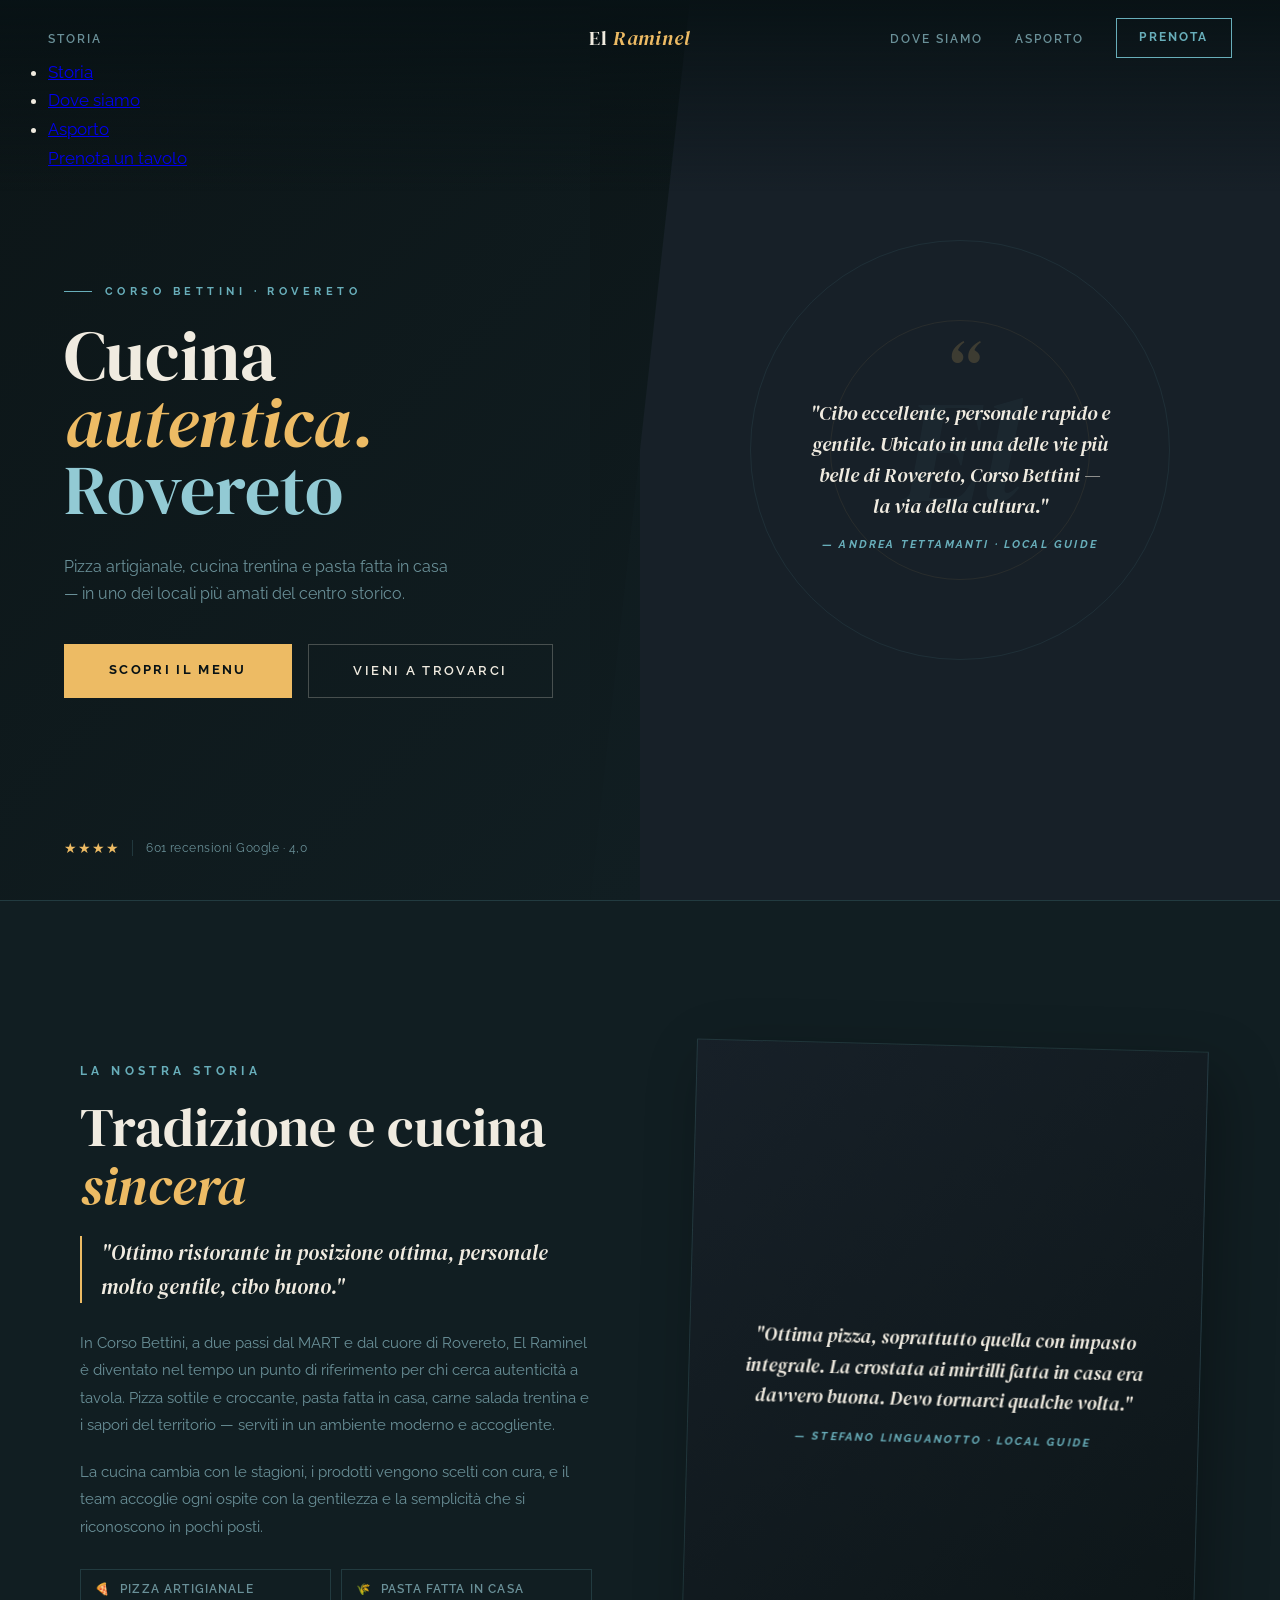
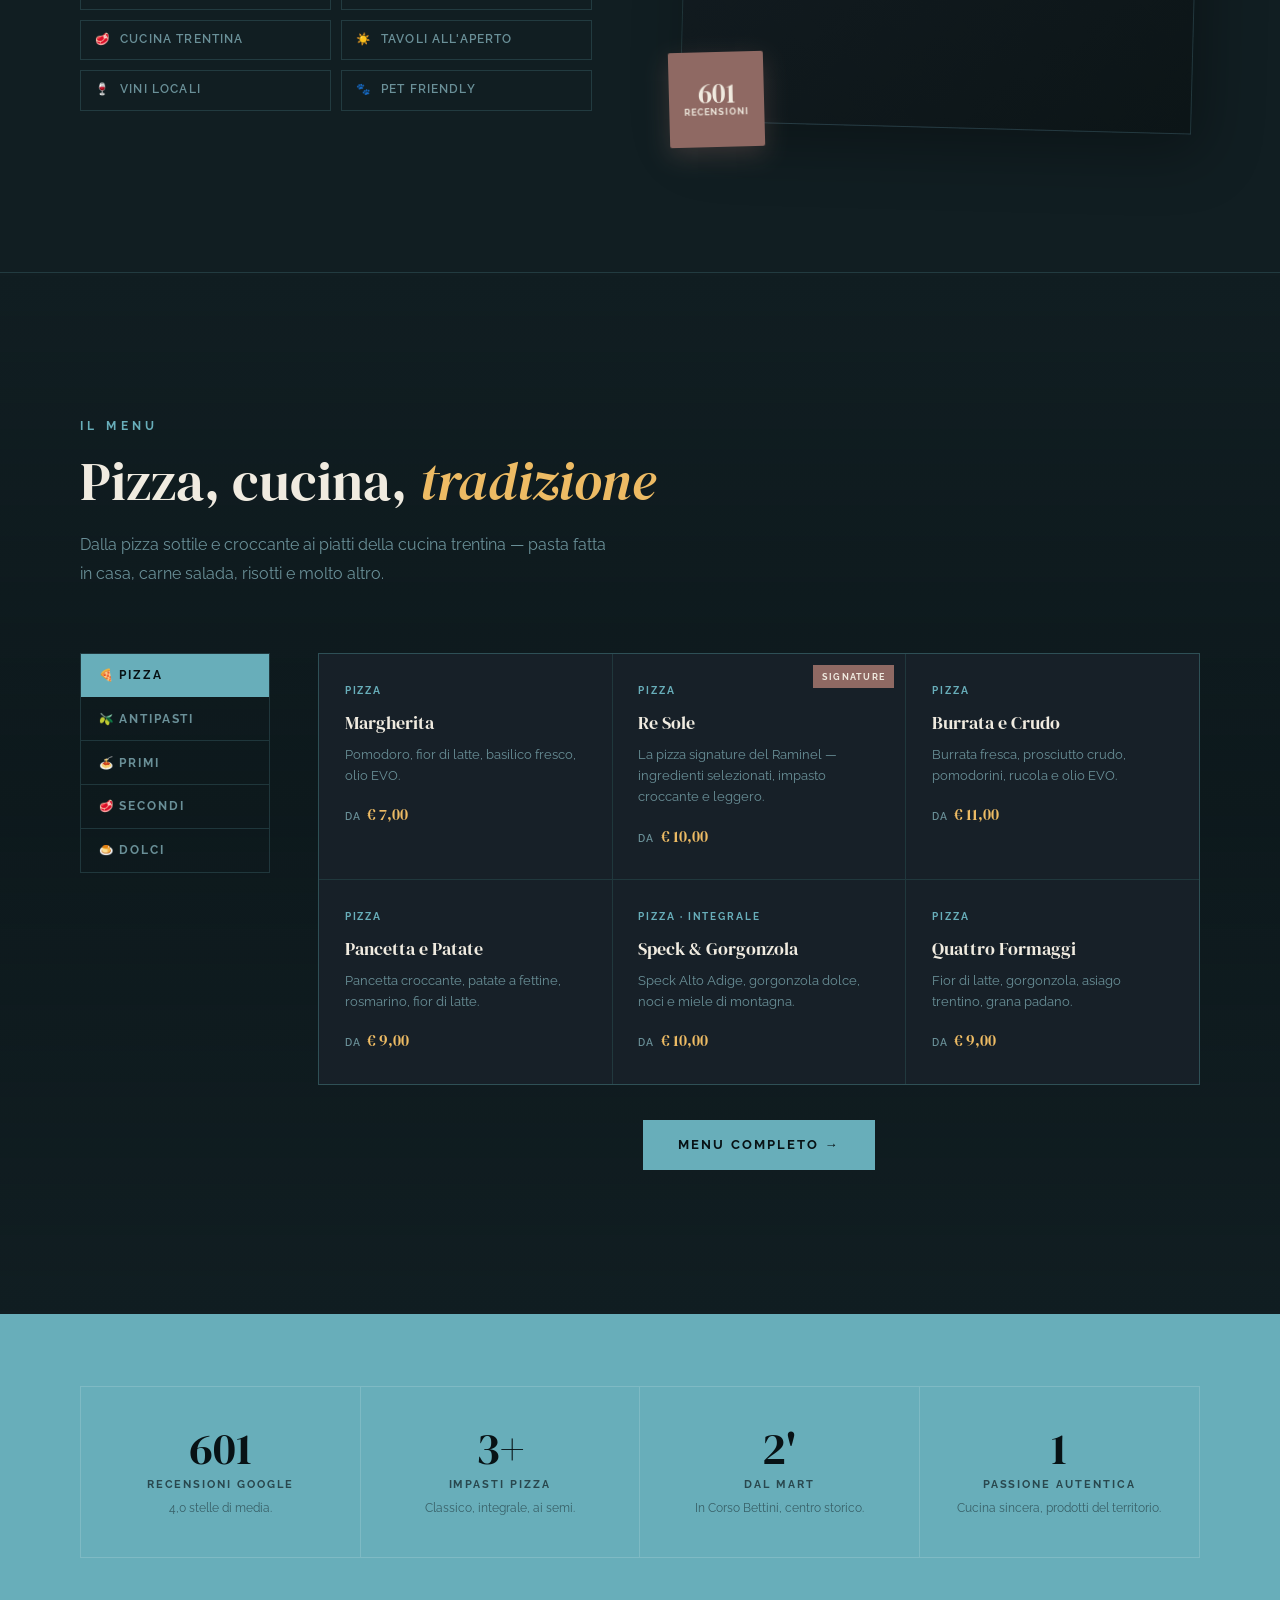
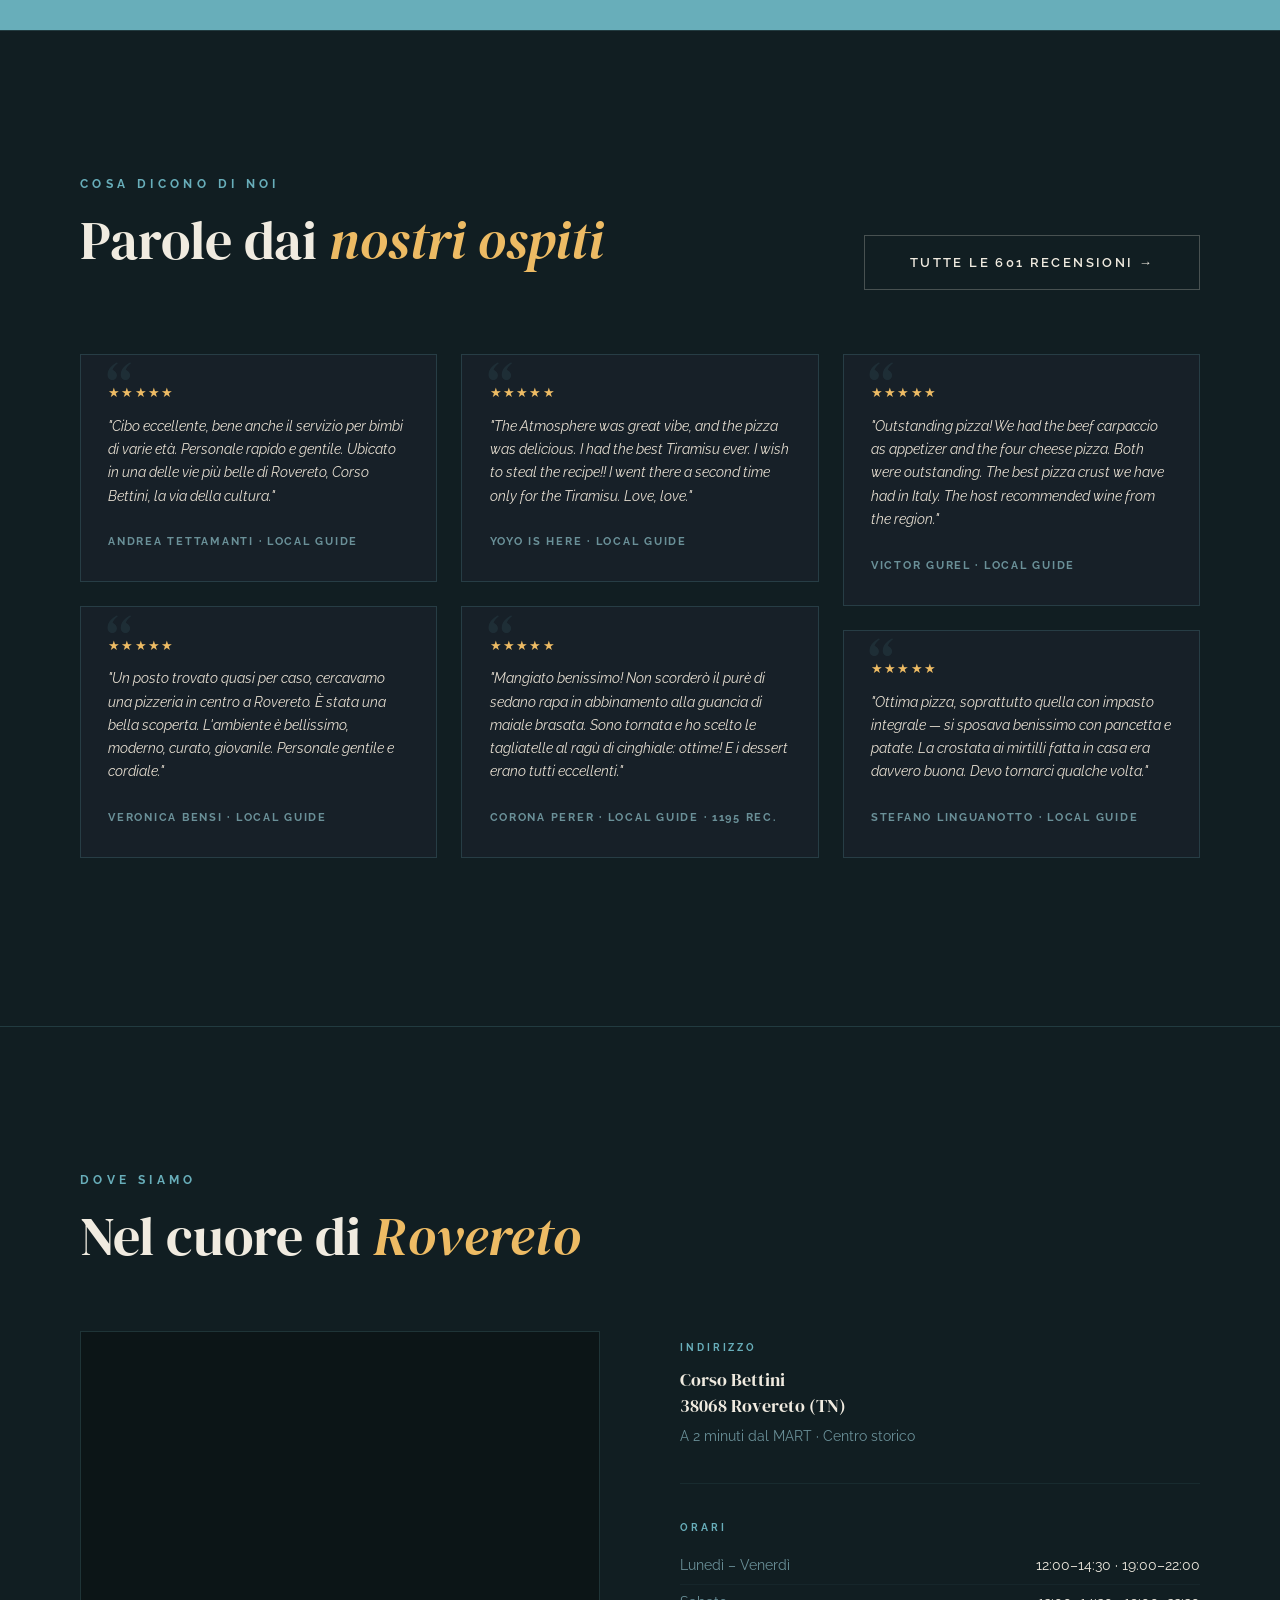
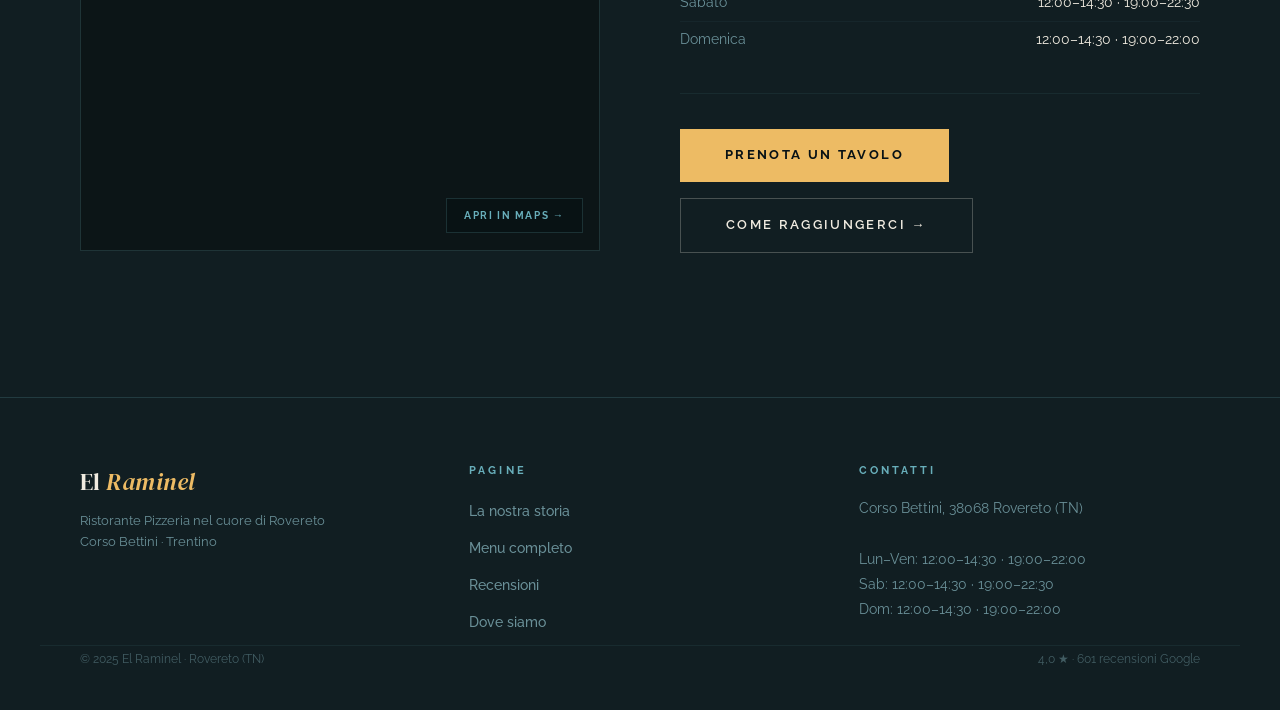
==== index.html @ fda4f600 "Refactor reviews section and update styles" ====
<!DOCTYPE html>
<html lang="it">
<head>
<meta charset="UTF-8">
<meta name="viewport" content="width=device-width, initial-scale=1.0">
<title>El Raminel — Ristorante Pizzeria · Rovereto</title>
<link rel="preconnect" href="https://fonts.googleapis.com">
<link href="https://fonts.googleapis.com/css2?family=DM+Serif+Display:ital@0;1&family=Raleway:ital,wght@0,300;0,400;0,500;0,600;0,700;0,800;1,400&display=swap" rel="stylesheet">
<link rel="stylesheet" href="raminel-base.css">
<link rel="stylesheet" href="raminel-responsive.css">
<style>
.hero {
  position:relative; min-height:100vh; z-index:1;
  display:grid; grid-template-columns:1fr 1fr; overflow:hidden;
}
.hero-left {
  background:linear-gradient(135deg,#0c1517 0%,#111e22 100%);
  padding:10rem 3.5rem 5rem 4rem;
  display:flex; flex-direction:column; justify-content:center;
  position:relative; z-index:1;
}
.hero-left::after {
  content:''; position:absolute; top:0; right:-50px; bottom:0; width:100px;
  background:linear-gradient(135deg,#0c1517 0%,#111e22 100%);
  clip-path:polygon(0 0,0 100%,100% 0); z-index:2;
}
.hero-right {
  background:var(--panel);
  display:flex; align-items:center; justify-content:center;
  position:relative; overflow:hidden;
}
.hero-right::before {
  content:''; position:absolute;
  width:420px; height:420px; border-radius:50%;
  border:1px solid rgba(104,174,186,.1);
  top:50%; left:50%; transform:translate(-50%,-50%);
}
.hero-right::after {
  content:''; position:absolute;
  width:260px; height:260px; border-radius:50%;
  border:1px solid rgba(237,187,100,.08);
  top:50%; left:50%; transform:translate(-50%,-50%);
}
.hero-eyebrow {
  font-size:.7rem; font-weight:700; letter-spacing:.4em; text-transform:uppercase;
  color:var(--teal); margin-bottom:1.4rem;
  display:flex; align-items:center; gap:.8rem;
  opacity:0; animation:fadeUp .8s .1s forwards;
}
.hero-eyebrow::before { content:''; width:28px; height:1px; background:var(--teal); flex-shrink:0; }
.hero-title {
  font-family:'DM Serif Display',serif;
  font-size:clamp(3rem,5.5vw,6rem);
  line-height:.95; font-weight:400; color:var(--cream); margin-bottom:1.8rem;
  opacity:0; animation:fadeUp .9s .25s forwards;
}
.hero-title em { font-style:italic; color:var(--amber); display:block; }
.hero-title span { color:var(--teal-lt); }
.hero-sub {
  font-size:.97rem; color:var(--muted); line-height:1.8; max-width:400px;
  opacity:0; animation:fadeUp .9s .45s forwards;
}
.hero-actions {
  display:flex; gap:1rem; margin-top:2.2rem; flex-wrap:wrap;
  opacity:0; animation:fadeUp .8s .65s forwards;
}
.hero-deco { position:relative; z-index:1; text-align:center; padding:2.5rem; opacity:0; animation:fadeIn 1.2s .5s forwards; }
.hero-deco-bg {
  font-family:'DM Serif Display',serif; font-style:italic;
  font-size:9rem; line-height:1; color:var(--teal); opacity:.05;
  position:absolute; top:50%; left:50%; transform:translate(-50%,-50%);
  white-space:nowrap; pointer-events:none;
}
.hero-quote {
  font-family:'DM Serif Display',serif; font-size:1.25rem; font-style:italic;
  color:var(--cream); line-height:1.55; max-width:300px; position:relative;
}
.hero-quote::before {
  content:'\201C'; font-size:5rem; line-height:.65;
  color:var(--amber); opacity:.18; display:block;
}
.hero-quote-author {
  font-family:'Raleway',sans-serif; font-size:.68rem; font-weight:700;
  letter-spacing:.2em; text-transform:uppercase;
  color:var(--teal); margin-top:.9rem; display:block;
}
.hero-badge {
  position:absolute; bottom:2.5rem; left:4rem;
  display:flex; align-items:center; gap:.8rem;
  opacity:0; animation:fadeUp .8s 1s forwards;
}
.hero-badge-stars { color:var(--amber); font-size:.9rem; letter-spacing:.06em; }
.hero-badge-sep { width:1px; height:16px; background:var(--border); }
.hero-badge-text { font-size:.75rem; color:var(--muted); letter-spacing:.04em; }

.about { padding:9rem 0; border-top:1px solid var(--border); }
.about-grid { display:grid; grid-template-columns:1fr 1fr; gap:6rem; align-items:center; }
.about-intro {
  font-family:'DM Serif Display',serif; font-size:1.3rem; font-style:italic;
  color:var(--cream); line-height:1.6; margin-bottom:1.6rem;
  padding-left:1.2rem; border-left:2px solid var(--amber);
}
.about-body { font-size:.93rem; color:var(--muted); line-height:1.85; margin-bottom:1.2rem; }
.about-features { display:grid; grid-template-columns:1fr 1fr; gap:.6rem; margin-top:1.8rem; }
.feature-tag {
  display:flex; align-items:center; gap:.6rem; padding:.6rem .9rem;
  border:1px solid var(--border);
  font-size:.72rem; font-weight:600; letter-spacing:.1em; text-transform:uppercase;
  color:var(--muted); transition:border-color .2s, color .2s;
}
.feature-tag:hover { border-color:var(--teal); color:var(--cream); }
.feature-tag .icon { color:var(--teal); }
.about-visual { position:relative; }
.about-frame {
  width:100%; aspect-ratio:3/4;
  background:linear-gradient(145deg,var(--panel) 0%,var(--deep) 100%);
  border:1px solid var(--border);
  display:flex; align-items:center; justify-content:center;
  position:relative; overflow:hidden;
  transform:rotate(1.5deg);
  box-shadow:12px 20px 60px rgba(0,0,0,.3);
}
.about-frame-text { text-align:center; padding:2.5rem; position:relative; z-index:1; }
.about-frame-text blockquote {
  font-family:'DM Serif Display',serif; font-size:1.2rem; font-style:italic;
  color:var(--cream); line-height:1.6;
}
.about-frame-text cite {
  display:block; margin-top:1rem;
  font-family:'Raleway',sans-serif; font-size:.68rem; font-weight:700;
  letter-spacing:.2em; text-transform:uppercase; color:var(--teal);
}
.about-badge-float {
  position:absolute; bottom:-1.2rem; left:-1.2rem;
  width:95px; height:95px; background:var(--rose);
  display:flex; flex-direction:column; align-items:center; justify-content:center;
  color:var(--cream); border-radius:2px;
  box-shadow:0 8px 24px rgba(143,105,99,.3); transform:rotate(-1.5deg);
}
.about-badge-float .big-num { font-family:'DM Serif Display',serif; font-size:1.7rem; line-height:1; }
.about-badge-float .small-txt { font-size:.56rem; font-weight:700; letter-spacing:.12em; text-transform:uppercase; text-align:center; line-height:1.3; }

.menu-preview { padding:9rem 0; border-top:1px solid var(--border); background:linear-gradient(to bottom,transparent,rgba(8,18,21,.4),transparent); }
.menu-preview-head { margin-bottom:4rem; }
.menu-preview-layout { display:grid; grid-template-columns:190px 1fr; gap:3rem; align-items:start; }
.menu-tabs-side { display:flex; flex-direction:column; border:1px solid var(--border); position:sticky; top:90px; }
.menu-tab-side {
  font-family:'Raleway',sans-serif; font-size:.72rem; font-weight:700;
  letter-spacing:.16em; text-transform:uppercase;
  background:transparent; color:var(--muted);
  border:none; border-bottom:1px solid var(--border);
  padding:.9rem 1.1rem; cursor:pointer; text-align:left;
  transition:background .2s, color .2s;
}
.menu-tab-side:last-child { border-bottom:none; }
.menu-tab-side.active { background:var(--teal); color:var(--ink); }
.menu-tab-side:hover:not(.active) { background:var(--teal-dim); color:var(--cream); }
.menu-tabs-top { display:none; gap:0; margin-bottom:2rem; border:1px solid var(--border); width:fit-content; }
.menu-tab-top {
  font-family:'Raleway',sans-serif; font-size:.72rem; font-weight:700;
  letter-spacing:.14em; text-transform:uppercase;
  background:transparent; color:var(--muted); border:none;
  border-right:1px solid var(--border); padding:.8rem 1.2rem; cursor:pointer;
  transition:background .2s, color .2s;
}
.menu-tab-top:last-child { border-right:none; }
.menu-tab-top.active { background:var(--teal); color:var(--ink); }
.menu-preview-grid {
  display:grid; grid-template-columns:repeat(3,1fr); gap:1px;
  background:var(--border); border:1px solid var(--border);
}
.menu-item {
  background:var(--panel); padding:1.8rem 1.6rem;
  transition:background .25s; position:relative; overflow:hidden;
}
.menu-item::after {
  content:''; position:absolute; bottom:0; left:0; right:0;
  height:2px; background:var(--teal); opacity:0; transition:opacity .2s;
}
.menu-item:hover { background:var(--panel-lt); }
.menu-item:hover::after { opacity:1; }
.menu-item-cat { font-family:'Raleway',sans-serif; font-size:.6rem; font-weight:700; letter-spacing:.2em; text-transform:uppercase; color:var(--teal); margin-bottom:.5rem; display:block; }
.menu-item-name { font-family:'DM Serif Display',serif; font-size:1.15rem; color:var(--cream); margin-bottom:.35rem; }
.menu-item-desc { font-size:.83rem; color:var(--muted); line-height:1.6; }
.menu-item-price { margin-top:1rem; font-family:'DM Serif Display',serif; font-size:.98rem; color:var(--amber); display:flex; align-items:baseline; gap:.4rem; }
.menu-item-price .from { font-family:'Raleway',sans-serif; font-size:.65rem; font-weight:600; letter-spacing:.1em; text-transform:uppercase; color:var(--muted); }
.menu-special-tag { position:absolute; top:.7rem; right:.7rem; font-family:'Raleway',sans-serif; font-size:.58rem; font-weight:700; letter-spacing:.14em; text-transform:uppercase; background:var(--rose); color:var(--cream); padding:.22rem .55rem; }

.stats-band { background:var(--teal); padding:4.5rem 0; position:relative; z-index:1; }
.stats-band-grid { display:grid; grid-template-columns:repeat(4,1fr); gap:0; border:1px solid rgba(255,255,255,.15); }
.stat-item { padding:2.5rem 1.8rem; text-align:center; border-right:1px solid rgba(255,255,255,.15); }
.stat-item:last-child { border-right:none; }
.stat-num { font-family:'DM Serif Display',serif; font-size:2.8rem; color:var(--ink); line-height:1; display:block; margin-bottom:.3rem; }
.stat-label { font-family:'Raleway',sans-serif; font-size:.68rem; font-weight:700; letter-spacing:.18em; text-transform:uppercase; color:var(--ink); opacity:.65; display:block; margin-bottom:.25rem; }
.stat-desc { font-size:.78rem; color:var(--ink); opacity:.5; line-height:1.5; }

.reviews-section { padding:9rem 0; border-top:1px solid var(--border); }
.reviews-head { margin-bottom:4rem; display:flex; justify-content:space-between; align-items:flex-end; flex-wrap:wrap; gap:1rem; }
.reviews-masonry { columns:3; gap:1.5rem; column-fill:balance; }
.review-card {
  break-inside:avoid; background:var(--panel); border:1px solid var(--border);
  padding:1.7rem; margin-bottom:1.5rem; position:relative; overflow:hidden;
  transition:border-color .2s;
}
.review-card:hover { border-color:rgba(104,174,186,.35); }
.review-card::before {
  content:'\201C'; font-family:'DM Serif Display',serif;
  font-size:4rem; line-height:.6; font-style:italic;
  color:var(--teal); opacity:.1;
  position:absolute; top:.9rem; left:1.1rem;
}
.review-stars { color:var(--amber); font-size:.82rem; letter-spacing:.1em; margin-bottom:.65rem; }
.review-text { font-size:.88rem; font-style:italic; color:var(--warm); line-height:1.65; margin-bottom:1.1rem; }
.review-author { font-family:'Raleway',sans-serif; font-size:.68rem; font-weight:700; letter-spacing:.16em; text-transform:uppercase; color:var(--muted); }
.reviews-cta { text-align:center; margin-top:3rem; }

.location-section { padding:9rem 0; border-top:1px solid var(--border); }
.location-split { display:grid; grid-template-columns:1fr 1fr; gap:5rem; align-items:start; }
.location-map-block { border:1px solid var(--border); overflow:hidden; position:relative; aspect-ratio:1; background:var(--deep); }
.location-map-block iframe { position:absolute; inset:0; width:100%; height:100%; border:0; display:block; filter:saturate(.65) contrast(1.05) brightness(.82) hue-rotate(160deg); }
.location-map-link {
  position:absolute; bottom:1rem; right:1rem; z-index:2;
  font-family:'Raleway',sans-serif; font-size:.65rem; font-weight:700;
  letter-spacing:.15em; text-transform:uppercase; color:var(--teal); text-decoration:none;
  background:rgba(8,18,21,.9); border:1px solid var(--border);
  padding:.48rem 1.1rem; backdrop-filter:blur(8px); transition:border-color .2s;
}
.location-map-link:hover { border-color:var(--teal); }
.info-block { margin-bottom:2.2rem; padding-bottom:2.2rem; border-bottom:1px solid var(--border-s); }
.info-block:last-child { border-bottom:none; margin-bottom:0; }
.info-label { font-family:'Raleway',sans-serif; font-size:.65rem; font-weight:700; letter-spacing:.28em; text-transform:uppercase; color:var(--teal); margin-bottom:.65rem; display:block; }
.info-value { font-family:'DM Serif Display',serif; font-size:1.1rem; color:var(--cream); line-height:1.5; }
.info-sub { font-size:.85rem; color:var(--muted); margin-top:.35rem; }
.hours-row { display:flex; justify-content:space-between; align-items:center; font-size:.88rem; color:var(--cream); padding:.38rem 0; border-bottom:1px solid rgba(104,174,186,.06); }
.hours-row:last-child { border-bottom:none; }
.hours-row .day { color:var(--muted); }
.hours-row.today, .hours-row.today .day { color:var(--amber); }
</style>
</head>
<body>

<nav id="nav">
  <ul class="nav-left">
    <li class="nav-links-item"><a href="#about">Storia</a></li>
  </ul>
  <a href="index.html" class="nav-logo">El <em>Raminel</em></a>
  <ul class="nav-right">
    <li class="nav-links-item"><a href="raminel-dove-siamo.html">Dove siamo</a></li>
    <li class="nav-links-item"><a href="raminel-asporto.html">Asporto</a></li>
    <li><a href="raminel-dove-siamo.html" class="nav-cta">Prenota</a></li>
  </ul>
  <button class="nav-hamburger" id="navHamburger" aria-label="Apri menu" aria-expanded="false">
    <span></span><span></span><span></span>
  </button>
  <ul class="nav-mobile-menu" id="mobileMenu">
    <li><a href="#about">Storia</a></li>
    <li><a href="raminel-dove-siamo.html">Dove siamo</a></li>
    <li><a href="raminel-asporto.html">Asporto</a></li>
    <a href="raminel-dove-siamo.html" class="nav-mobile-cta">Prenota un tavolo</a>
  </ul>
</nav>

<section class="hero">
  <div class="hero-left">
    <p class="hero-eyebrow">Corso Bettini · Rovereto</p>
    <h1 class="hero-title">Cucina<em>autentica.</em><span>Rovereto</span></h1>
    <p class="hero-sub">Pizza artigianale, cucina trentina e pasta fatta in casa — in uno dei locali più amati del centro storico.</p>
    <div class="hero-actions">
      <a href="raminel-menu.html" class="btn-primary">Scopri il menu</a>
      <a href="raminel-dove-siamo.html" class="btn-outline">Vieni a trovarci</a>
    </div>
    <div class="hero-badge">
      <span class="hero-badge-stars">★★★★</span>
      <div class="hero-badge-sep"></div>
      <span class="hero-badge-text">601 recensioni Google · 4,0</span>
    </div>
  </div>
  <div class="hero-right">
    <div class="hero-deco-bg">El</div>
    <div class="hero-deco">
      <blockquote class="hero-quote">
        "Cibo eccellente, personale rapido e gentile. Ubicato in una delle vie più belle di Rovereto, Corso Bettini — la via della cultura."
        <cite class="hero-quote-author">— Andrea Tettamanti · Local Guide</cite>
      </blockquote>
    </div>
  </div>
</section>

<section class="about" id="about">
  <div class="container">
    <div class="about-grid">
      <div class="about-content reveal">
        <span class="section-eyebrow">La nostra storia</span>
        <h2 class="section-title">Tradizione e cucina <em>sincera</em></h2>
        <p class="about-intro">"Ottimo ristorante in posizione ottima, personale molto gentile, cibo buono."</p>
        <p class="about-body">In Corso Bettini, a due passi dal MART e dal cuore di Rovereto, El Raminel è diventato nel tempo un punto di riferimento per chi cerca autenticità a tavola. Pizza sottile e croccante, pasta fatta in casa, carne salada trentina e i sapori del territorio — serviti in un ambiente moderno e accogliente.</p>
        <p class="about-body">La cucina cambia con le stagioni, i prodotti vengono scelti con cura, e il team accoglie ogni ospite con la gentilezza e la semplicità che si riconoscono in pochi posti.</p>
        <div class="about-features">
          <div class="feature-tag"><span class="icon">🍕</span>Pizza artigianale</div>
          <div class="feature-tag"><span class="icon">🌾</span>Pasta fatta in casa</div>
          <div class="feature-tag"><span class="icon">🥩</span>Cucina trentina</div>
          <div class="feature-tag"><span class="icon">☀️</span>Tavoli all'aperto</div>
          <div class="feature-tag"><span class="icon">🍷</span>Vini locali</div>
          <div class="feature-tag"><span class="icon">🐾</span>Pet friendly</div>
        </div>
      </div>
      <div class="about-visual reveal">
        <div class="about-frame">
          <div class="about-frame-text">
            <blockquote>"Ottima pizza, soprattutto quella con impasto integrale. La crostata ai mirtilli fatta in casa era davvero buona. Devo tornarci qualche volta."</blockquote>
            <cite>— Stefano Linguanotto · Local Guide</cite>
          </div>
        </div>
        <div class="about-badge-float">
          <span class="big-num">601</span>
          <span class="small-txt">recensioni</span>
        </div>
      </div>
    </div>
  </div>
</section>

<section class="menu-preview" id="menu">
  <div class="container">
    <div class="menu-preview-head reveal">
      <span class="section-eyebrow">Il menu</span>
      <h2 class="section-title">Pizza, cucina, <em>tradizione</em></h2>
      <p class="section-body">Dalla pizza sottile e croccante ai piatti della cucina trentina — pasta fatta in casa, carne salada, risotti e molto altro.</p>
    </div>
    <div class="menu-preview-layout reveal">
      <div class="menu-tabs-side">
        <button class="menu-tab-side active" data-cat="pizza">🍕 Pizza</button>
        <button class="menu-tab-side" data-cat="antipasti">🫒 Antipasti</button>
        <button class="menu-tab-side" data-cat="primi">🍝 Primi</button>
        <button class="menu-tab-side" data-cat="secondi">🥩 Secondi</button>
        <button class="menu-tab-side" data-cat="dolci">🍮 Dolci</button>
      </div>
      <div>
        <div class="menu-tabs-top" id="menuTabsTop">
          <button class="menu-tab-top active" data-cat="pizza">Pizza</button>
          <button class="menu-tab-top" data-cat="antipasti">Antipasti</button>
          <button class="menu-tab-top" data-cat="primi">Primi</button>
          <button class="menu-tab-top" data-cat="secondi">Secondi</button>
          <button class="menu-tab-top" data-cat="dolci">Dolci</button>
        </div>
        <div class="menu-preview-grid" id="menuPreviewGrid">
          <div class="menu-item" data-cat="pizza"><span class="menu-item-cat">Pizza</span><div class="menu-item-name">Margherita</div><div class="menu-item-desc">Pomodoro, fior di latte, basilico fresco, olio EVO.</div><div class="menu-item-price"><span class="from">da</span>€ 7,00</div></div>
          <div class="menu-item" data-cat="pizza"><span class="menu-special-tag">Signature</span><span class="menu-item-cat">Pizza</span><div class="menu-item-name">Re Sole</div><div class="menu-item-desc">La pizza signature del Raminel — ingredienti selezionati, impasto croccante e leggero.</div><div class="menu-item-price"><span class="from">da</span>€ 10,00</div></div>
          <div class="menu-item" data-cat="pizza"><span class="menu-item-cat">Pizza</span><div class="menu-item-name">Burrata e Crudo</div><div class="menu-item-desc">Burrata fresca, prosciutto crudo, pomodorini, rucola e olio EVO.</div><div class="menu-item-price"><span class="from">da</span>€ 11,00</div></div>
          <div class="menu-item" data-cat="pizza"><span class="menu-item-cat">Pizza</span><div class="menu-item-name">Pancetta e Patate</div><div class="menu-item-desc">Pancetta croccante, patate a fettine, rosmarino, fior di latte.</div><div class="menu-item-price"><span class="from">da</span>€ 9,00</div></div>
          <div class="menu-item" data-cat="pizza"><span class="menu-item-cat">Pizza · Integrale</span><div class="menu-item-name">Speck &amp; Gorgonzola</div><div class="menu-item-desc">Speck Alto Adige, gorgonzola dolce, noci e miele di montagna.</div><div class="menu-item-price"><span class="from">da</span>€ 10,00</div></div>
          <div class="menu-item" data-cat="pizza"><span class="menu-item-cat">Pizza</span><div class="menu-item-name">Quattro Formaggi</div><div class="menu-item-desc">Fior di latte, gorgonzola, asiago trentino, grana padano.</div><div class="menu-item-price"><span class="from">da</span>€ 9,00</div></div>

          <div class="menu-item" data-cat="antipasti"><span class="menu-special-tag">Del territorio</span><span class="menu-item-cat">Antipasto</span><div class="menu-item-name">Carne Salada Trentina</div><div class="menu-item-desc">Affettata finemente con fagioli bianchi, olio EVO e rucola fresca.</div><div class="menu-item-price">€ 10,00</div></div>
          <div class="menu-item" data-cat="antipasti"><span class="menu-item-cat">Antipasto</span><div class="menu-item-name">Carpaccio di Manzo</div><div class="menu-item-desc">Con scaglie di grana, rucola selvatica e limone.</div><div class="menu-item-price">€ 12,00</div></div>
          <div class="menu-item" data-cat="antipasti"><span class="menu-item-cat">Antipasto</span><div class="menu-item-name">Verdure Grigliate</div><div class="menu-item-desc">Selezione stagionale con olio aromatico e erbe del Trentino.</div><div class="menu-item-price">€ 9,00</div></div>
          <div class="menu-item" data-cat="antipasti"><span class="menu-item-cat">Antipasto · Mare</span><div class="menu-item-name">Pepata di Cozze</div><div class="menu-item-desc">Cozze fresche in brodetto di pomodoro e pepe nero. Ottima, genuina.</div><div class="menu-item-price">€ 11,00</div></div>
          <div class="menu-item" data-cat="antipasti"><span class="menu-item-cat">Antipasto</span><div class="menu-item-name">Insalatona El Raminel</div><div class="menu-item-desc">Insalata mista abbondante con ingredienti freschi di stagione.</div><div class="menu-item-price">€ 8,00</div></div>
          <div class="menu-item" data-cat="antipasti"><span class="menu-item-cat">Antipasto</span><div class="menu-item-name">Tomino Caldo</div><div class="menu-item-desc">Tomino gratinato con miele, noci e pane tostato.</div><div class="menu-item-price">€ 9,00</div></div>

          <div class="menu-item" data-cat="primi"><span class="menu-special-tag">Signature</span><span class="menu-item-cat">Primo · Mare</span><div class="menu-item-name">Spaghetti allo Scoglio</div><div class="menu-item-desc">Pasta fresca con frutti di mare, pomodorini, aglio e prezzemolo.</div><div class="menu-item-price">€ 15,00</div></div>
          <div class="menu-item" data-cat="primi"><span class="menu-item-cat">Primo · Terra</span><div class="menu-item-name">Tagliatelle al Ragù di Cinghiale</div><div class="menu-item-desc">Pasta fatta in casa al ragù di cinghiale trentino — lenta cottura.</div><div class="menu-item-price">€ 14,00</div></div>
          <div class="menu-item" data-cat="primi"><span class="menu-item-cat">Primo · Trentino</span><div class="menu-item-name">Canederli</div><div class="menu-item-desc">Canederli allo speck in brodo o asciutti. Tradizione trentina.</div><div class="menu-item-price">€ 12,00</div></div>
          <div class="menu-item" data-cat="primi"><span class="menu-item-cat">Primo</span><div class="menu-item-name">Risotto ai Funghi</div><div class="menu-item-desc">Cremoso con funghi porcini e riduzione di vino bianco trentino.</div><div class="menu-item-price">€ 13,00</div></div>
          <div class="menu-item" data-cat="primi"><span class="menu-item-cat">Primo · Trentino</span><div class="menu-item-name">Risotto Mirtilli &amp; Burrata</div><div class="menu-item-desc">Risotto ai mirtilli neri con burrata pugliese. Abbinamento sorprendente.</div><div class="menu-item-price">€ 14,00</div></div>
          <div class="menu-item" data-cat="primi"><span class="menu-item-cat">Primo · Trentino</span><div class="menu-item-name">Spätzle</div><div class="menu-item-desc">Spätzle trentini con burro, speck e salvia — delicati e avvolgenti.</div><div class="menu-item-price">€ 12,00</div></div>

          <div class="menu-item" data-cat="secondi"><span class="menu-item-cat">Secondo · Terra</span><div class="menu-item-name">Coniglio in Umido</div><div class="menu-item-desc">Coniglio trentino in umido con erbe aromatiche e polenta.</div><div class="menu-item-price">€ 16,00</div></div>
          <div class="menu-item" data-cat="secondi"><span class="menu-item-cat">Secondo</span><div class="menu-item-name">Tagliata di Manzo</div><div class="menu-item-desc">Con rucola, scaglie di grana e olio EVO. Cotta al punto giusto.</div><div class="menu-item-price">€ 18,00</div></div>
          <div class="menu-item" data-cat="secondi"><span class="menu-item-cat">Secondo · Trentino</span><div class="menu-item-name">Guancia di Maiale Brasata</div><div class="menu-item-desc">Brasata lentamente con purè di sedano rapa. Un secondo da antologia.</div><div class="menu-item-price">€ 17,00</div></div>
          <div class="menu-item" data-cat="secondi"><span class="menu-item-cat">Secondo · Mare</span><div class="menu-item-name">Branzino al Forno</div><div class="menu-item-desc">Intero al forno con erbe aromatiche e verdure di stagione.</div><div class="menu-item-price">€ 19,00</div></div>
          <div class="menu-item" data-cat="secondi"><span class="menu-item-cat">Secondo</span><div class="menu-item-name">Costine alla Brace</div><div class="menu-item-desc">Alla brace con salsa BBQ trentina e crauti caramellati.</div><div class="menu-item-price">€ 16,00</div></div>
          <div class="menu-item" data-cat="secondi"><span class="menu-item-cat">Secondo · Trentino</span><div class="menu-item-name">Ragù di Cervo</div><div class="menu-item-desc">Con polenta e mirtilli rossi. I sapori profondi della montagna.</div><div class="menu-item-price">€ 18,00</div></div>

          <div class="menu-item" data-cat="dolci"><span class="menu-special-tag">Top</span><span class="menu-item-cat">Dolce</span><div class="menu-item-name">Tiramisù Fatto in Casa</div><div class="menu-item-desc">"Il miglior tiramisù che abbia mai assaggiato — ci sono tornata solo per questo."</div><div class="menu-item-price">€ 6,00</div></div>
          <div class="menu-item" data-cat="dolci"><span class="menu-item-cat">Dolce</span><div class="menu-item-name">Crème Brûlée</div><div class="menu-item-desc">Aromatizzata alla cannella con semi di papavero. Superlativa.</div><div class="menu-item-price">€ 6,00</div></div>
          <div class="menu-item" data-cat="dolci"><span class="menu-item-cat">Dolce · Fatto in casa</span><div class="menu-item-name">Crostata ai Mirtilli</div><div class="menu-item-desc">Fatta in casa con marmellata di mirtilli del Trentino.</div><div class="menu-item-price">€ 5,00</div></div>
          <div class="menu-item" data-cat="dolci"><span class="menu-item-cat">Dolce</span><div class="menu-item-name">Semifreddo alla Cannella</div><div class="menu-item-desc">Con semi di papavero. Artigianale, delicato, stagionale.</div><div class="menu-item-price">€ 6,00</div></div>
          <div class="menu-item" data-cat="dolci"><span class="menu-item-cat">Dolce</span><div class="menu-item-name">Biscottini della Casa</div><div class="menu-item-desc">Artigianali con il caffè. Un piccolo regalo di fine pasto.</div><div class="menu-item-price">€ 3,00</div></div>
          <div class="menu-item" data-cat="dolci"><span class="menu-item-cat">Dolce · Stagionale</span><div class="menu-item-name">Dolce del Giorno</div><div class="menu-item-desc">Creazione quotidiana della cucina con prodotti stagionali.</div><div class="menu-item-price">€ 6,00</div></div>
        </div>
        <div style="text-align:center;margin-top:2.2rem;">
          <a href="raminel-menu.html" class="btn-teal">Menu completo →</a>
        </div>
      </div>
    </div>
  </div>
</section>

<div class="stats-band">
  <div class="container">
    <div class="stats-band-grid">
      <div class="stat-item"><span class="stat-num">601</span><span class="stat-label">Recensioni Google</span><div class="stat-desc">4,0 stelle di media.</div></div>
      <div class="stat-item"><span class="stat-num">3+</span><span class="stat-label">Impasti pizza</span><div class="stat-desc">Classico, integrale, ai semi.</div></div>
      <div class="stat-item"><span class="stat-num">2'</span><span class="stat-label">Dal MART</span><div class="stat-desc">In Corso Bettini, centro storico.</div></div>
      <div class="stat-item"><span class="stat-num">1</span><span class="stat-label">Passione autentica</span><div class="stat-desc">Cucina sincera, prodotti del territorio.</div></div>
    </div>
  </div>
</div>

<section class="reviews-section" id="reviews">
  <div class="container">
    <div class="reviews-head reveal">
      <div>
        <span class="section-eyebrow">Cosa dicono di noi</span>
        <h2 class="section-title">Parole dai <em>nostri ospiti</em></h2>
      </div>
      <a href="raminel-recensioni.html" class="btn-outline">Tutte le 601 recensioni →</a>
    </div>
    <div class="reviews-masonry reveal">
      <div class="review-card"><div class="review-stars">★★★★★</div><p class="review-text">"Cibo eccellente, bene anche il servizio per bimbi di varie età. Personale rapido e gentile. Ubicato in una delle vie più belle di Rovereto, Corso Bettini, la via della cultura."</p><span class="review-author">Andrea Tettamanti · Local Guide</span></div>
      <div class="review-card"><div class="review-stars">★★★★★</div><p class="review-text">"Un posto trovato quasi per caso, cercavamo una pizzeria in centro a Rovereto. È stata una bella scoperta. L'ambiente è bellissimo, moderno, curato, giovanile. Personale gentile e cordiale."</p><span class="review-author">Veronica Bensi · Local Guide</span></div>
      <div class="review-card"><div class="review-stars">★★★★★</div><p class="review-text">"The Atmosphere was great vibe, and the pizza was delicious. I had the best Tiramisu ever. I wish to steal the recipe!! I went there a second time only for the Tiramisu. Love, love."</p><span class="review-author">Yoyo Is Here · Local Guide</span></div>
      <div class="review-card"><div class="review-stars">★★★★★</div><p class="review-text">"Mangiato benissimo! Non scorderò il purè di sedano rapa in abbinamento alla guancia di maiale brasata. Sono tornata e ho scelto le tagliatelle al ragù di cinghiale: ottime! E i dessert erano tutti eccellenti."</p><span class="review-author">Corona Perer · Local Guide · 1195 rec.</span></div>
      <div class="review-card"><div class="review-stars">★★★★★</div><p class="review-text">"Outstanding pizza! We had the beef carpaccio as appetizer and the four cheese pizza. Both were outstanding. The best pizza crust we have had in Italy. The host recommended wine from the region."</p><span class="review-author">Victor Gurel · Local Guide</span></div>
      <div class="review-card"><div class="review-stars">★★★★★</div><p class="review-text">"Ottima pizza, soprattutto quella con impasto integrale — si sposava benissimo con pancetta e patate. La crostata ai mirtilli fatta in casa era davvero buona. Devo tornarci qualche volta."</p><span class="review-author">Stefano Linguanotto · Local Guide</span></div>
    </div>
  </div>
</section>

<section class="location-section" id="location">
  <div class="container">
    <div class="reveal" style="margin-bottom:4rem;">
      <span class="section-eyebrow">Dove siamo</span>
      <h2 class="section-title">Nel cuore di <em>Rovereto</em></h2>
    </div>
    <div class="location-split">
      <div class="location-map-block reveal">
        <iframe src="https://maps.google.com/maps?q=El+Raminel+Rovereto+Corso+Bettini&output=embed&z=16" loading="lazy" allowfullscreen referrerpolicy="no-referrer-when-downgrade" title="El Raminel"></iframe>
        <a href="https://maps.google.com/?q=El+Raminel+Rovereto" target="_blank" class="location-map-link">Apri in Maps →</a>
      </div>
      <div class="reveal" style="padding-top:.5rem;">
        <div class="info-block">
          <span class="info-label">Indirizzo</span>
          <div class="info-value">Corso Bettini<br>38068 Rovereto (TN)</div>
          <div class="info-sub">A 2 minuti dal MART · Centro storico</div>
        </div>
        <div class="info-block">
          <span class="info-label">Orari</span>
          <div class="hours-row"><span class="day">Lunedì – Venerdì</span><span class="time">12:00–14:30 · 19:00–22:00</span></div>
          <div class="hours-row"><span class="day">Sabato</span><span class="time">12:00–14:30 · 19:00–22:30</span></div>
          <div class="hours-row"><span class="day">Domenica</span><span class="time">12:00–14:30 · 19:00–22:00</span></div>
        </div>
        <div style="display:flex;gap:1rem;flex-wrap:wrap;margin-top:1.5rem;">
          <a href="tel:+390464" class="btn-primary">Prenota un tavolo</a>
          <a href="raminel-dove-siamo.html" class="btn-outline">Come raggiungerci →</a>
        </div>
      </div>
    </div>
  </div>
</section>

<footer>
  <div class="footer-inner">
    <div class="footer-brand">
      <div class="footer-logo">El <em>Raminel</em></div>
      <div class="footer-tagline">Ristorante Pizzeria nel cuore di Rovereto<br>Corso Bettini · Trentino</div>
    </div>
    <div>
      <span class="footer-col-title">Pagine</span>
      <ul class="footer-links">
        <li><a href="#about">La nostra storia</a></li>
        <li><a href="raminel-menu.html">Menu completo</a></li>
        <li><a href="raminel-recensioni.html">Recensioni</a></li>
        <li><a href="raminel-dove-siamo.html">Dove siamo</a></li>
      </ul>
    </div>
    <div>
      <span class="footer-col-title">Contatti</span>
      <div class="footer-address">Corso Bettini, 38068 Rovereto (TN)<br><br>Lun–Ven: 12:00–14:30 · 19:00–22:00<br>Sab: 12:00–14:30 · 19:00–22:30<br>Dom: 12:00–14:30 · 19:00–22:00</div>
    </div>
  </div>
  <div class="footer-bottom">
    <div class="footer-copy">© 2025 El Raminel · Rovereto (TN)</div>
    <div class="footer-copy">4,0 ★ · 601 recensioni Google</div>
  </div>
</footer>

<script>
  const nav = document.getElementById('nav');
  window.addEventListener('scroll', () => nav.classList.toggle('scrolled', window.scrollY > 60));

  document.getElementById('navHamburger').addEventListener('click', function() {
    const open = nav.classList.toggle('nav-open');
    this.setAttribute('aria-expanded', open);
  });
  document.addEventListener('click', e => { if (!nav.contains(e.target)) nav.classList.remove('nav-open'); });

  function handleHash() {
    const hash = window.location.hash; if(!hash) return;
    const t = document.querySelector(hash); if(!t) return;
    t.querySelectorAll('.reveal').forEach(el => el.classList.add('visible'));
    document.querySelectorAll('.reveal').forEach(el => { if(el.getBoundingClientRect().top < window.innerHeight*1.5) el.classList.add('visible'); });
    setTimeout(() => t.scrollIntoView({behavior:'smooth',block:'start'}), 60);
  }
  handleHash(); window.addEventListener('load', handleHash);

  const observer = new IntersectionObserver((entries) => {
    entries.forEach(e => {
      if(e.isIntersecting) {
        const siblings = [...e.target.parentElement.querySelectorAll('.reveal')];
        e.target.style.transitionDelay = `${siblings.indexOf(e.target) * 0.1}s`;
        e.target.classList.add('visible'); observer.unobserve(e.target);
      }
    });
  }, {threshold:0.1});
  document.querySelectorAll('.reveal').forEach(el => observer.observe(el));

  const menuItems = document.querySelectorAll('#menuPreviewGrid .menu-item');
  function filterMenuPreview(cat) { menuItems.forEach(i => { i.style.display = i.dataset.cat === cat ? '' : 'none'; }); }
  filterMenuPreview('pizza');
  document.querySelectorAll('.menu-tab-side, .menu-tab-top').forEach(btn => {
    btn.addEventListener('click', () => {
      document.querySelectorAll('.menu-tab-side, .menu-tab-top').forEach(b => b.classList.toggle('active', b.dataset.cat === btn.dataset.cat));
      filterMenuPreview(btn.dataset.cat);
    });
  });
</script>
</body>
</html>
---- raminel-base.css ----
/*
 * raminel-base.css
 * Base styles for Ristorante Pizzeria El Raminel — Rovereto
 * Fonts: DM Serif Display (display) · Raleway (body)
 */

/* ─── VARIABLES ─── */
:root {
  --ink:       #081215;
  --charcoal:  #111e22;
  --deep:      #0c1517;
  --panel:     #172028;
  --panel-lt:  #1d2c35;
  --cream:     #f0ebe0;
  --warm:      #e5ddd0;
  --teal:      #68aeba;
  --teal-lt:   #92cad4;
  --teal-dim:  rgba(104,174,186,.15);
  --rose:      #8f6963;
  --rose-lt:   #b89490;
  --amber:     #edbb64;
  --amber-lt:  #f5d494;
  --muted:     #6a9098;
  --border:    rgba(104,174,186,.2);
  --border-s:  rgba(104,174,186,.09);
}

/* ─── RESET & BASE ─── */
*, *::before, *::after { margin:0; padding:0; box-sizing:border-box; }
html { scroll-behavior:smooth; scroll-padding-top:74px; }

body {
  background: var(--charcoal);
  color: var(--cream);
  font-family: 'Raleway', sans-serif;
  font-size: 17px;
  line-height: 1.7;
  overflow-x: hidden;
}

/* Subtle noise texture */
body::before {
  content:''; position:fixed; inset:0; z-index:0; pointer-events:none;
  background-image: url("data:image/svg+xml,%3Csvg viewBox='0 0 200 200' xmlns='http://www.w3.org/2000/svg'%3E%3Cfilter id='n'%3E%3CfeTurbulence type='fractalNoise' baseFrequency='.75' numOctaves='4' stitchTiles='stitch'/%3E%3C/filter%3E%3Crect width='100%25' height='100%25' filter='url(%23n)' opacity='.035'/%3E%3C/svg%3E");
  opacity:.5;
}

section { position:relative; z-index:1; }
.container { max-width:1200px; margin:0 auto; padding:0 2.5rem; }

/* ─── NAV — centered logo, links both sides ─── */
nav {
  position:fixed; top:0; left:0; right:0; z-index:100;
  display:grid;
  grid-template-columns: 1fr auto 1fr;
  align-items:center;
  padding:1.1rem 3rem;
  background: linear-gradient(to bottom, rgba(8,18,21,.96) 0%, rgba(8,18,21,0) 100%);
  transition: background .4s;
}
nav.scrolled {
  background: rgba(8,18,21,.97);
  backdrop-filter: blur(14px);
  border-bottom: 1px solid var(--border);
}

.nav-left, .nav-right {
  display:flex; gap:2rem; list-style:none; align-items:center;
}
.nav-right { justify-content:flex-end; }

.nav-links-item a {
  font-family:'Raleway', sans-serif;
  font-size:.78rem; font-weight:600;
  letter-spacing:.16em; text-transform:uppercase;
  color:var(--muted); text-decoration:none;
  transition: color .2s;
}
.nav-links-item a:hover,
.nav-links-item a.active { color:var(--teal-lt); }

.nav-logo {
  font-family:'DM Serif Display', serif;
  font-size:1.25rem; letter-spacing:.04em;
  color:var(--cream); text-decoration:none;
  text-align:center; white-space:nowrap;
}
.nav-logo em { font-style:italic; color:var(--amber); }

.nav-cta {
  font-family:'Raleway', sans-serif;
  font-size:.75rem; font-weight:700;
  letter-spacing:.18em; text-transform:uppercase;
  background:transparent; color:var(--teal);
  border: 1.5px solid var(--teal);
  padding:.55rem 1.4rem; cursor:pointer;
  text-decoration:none; display:inline-block;
  transition: background .2s, color .2s;
}
.nav-cta:hover { background:var(--teal); color:var(--ink); }

/* ─── BUTTONS ─── */
.btn-primary {
  font-family:'Raleway', sans-serif;
  font-size:.82rem; font-weight:700;
  letter-spacing:.18em; text-transform:uppercase;
  background:var(--amber); color:var(--ink);
  border:none; padding:.95rem 2.8rem; cursor:pointer;
  transition: background .2s, transform .15s, box-shadow .2s;
  text-decoration:none; display:inline-block;
}
.btn-primary:hover { background:var(--amber-lt); transform:translateY(-2px); box-shadow:0 8px 28px rgba(237,187,100,.25); }

.btn-outline {
  font-family:'Raleway', sans-serif;
  font-size:.82rem; font-weight:600;
  letter-spacing:.18em; text-transform:uppercase;
  background:transparent; color:var(--cream);
  border: 1.5px solid rgba(240,235,224,.25);
  padding:.95rem 2.8rem; cursor:pointer;
  transition: border-color .2s, color .2s, transform .15s;
  text-decoration:none; display:inline-block;
}
.btn-outline:hover { border-color:var(--teal); color:var(--teal-lt); transform:translateY(-2px); }

.btn-teal {
  font-family:'Raleway', sans-serif;
  font-size:.82rem; font-weight:700;
  letter-spacing:.16em; text-transform:uppercase;
  background:var(--teal); color:var(--ink);
  border:none; padding:.85rem 2.2rem; cursor:pointer;
  text-decoration:none; display:inline-block;
  transition:background .2s, transform .15s;
}
.btn-teal:hover { background:var(--teal-lt); transform:translateY(-1px); }

/* ─── ANIMATIONS ─── */
@keyframes fadeUp {
  from { opacity:0; transform:translateY(22px); }
  to   { opacity:1; transform:translateY(0); }
}
@keyframes fadeIn {
  from { opacity:0; }
  to   { opacity:1; }
}

.reveal {
  opacity:0; transform:translateY(26px);
  transition:opacity .7s ease, transform .7s ease;
}
.reveal.visible { opacity:1; transform:translateY(0); }

/* ─── SECTION COMMONS ─── */
.section-eyebrow {
  font-family:'Raleway', sans-serif;
  font-size:.72rem; font-weight:700;
  letter-spacing:.38em; text-transform:uppercase;
  color:var(--teal); margin-bottom:1rem; display:block;
}
.section-title {
  font-family:'DM Serif Display', serif;
  font-size:clamp(2.2rem,4.5vw,3.4rem);
  line-height:1.1; font-weight:400; color:var(--cream);
  margin-bottom:1.2rem;
}
.section-title em { font-style:italic; color:var(--amber); }
.section-body { font-size:1rem; color:var(--muted); line-height:1.8; max-width:540px; font-weight:400; }

/* ─── PAGE HERO BASE ─── */
.page-hero {
  position:relative; z-index:1;
  padding:10rem 3rem 5rem;
  border-bottom:1px solid var(--border);
  overflow:hidden;
}
.eyebrow {
  font-family:'Raleway', sans-serif;
  font-size:.72rem; font-weight:700;
  letter-spacing:.38em; text-transform:uppercase;
  color:var(--teal); margin-bottom:1rem; display:block;
  opacity:0; animation:fadeUp .7s .1s forwards;
}
.page-title {
  font-family:'DM Serif Display', serif;
  font-size:clamp(2.8rem,6.5vw,5rem);
  font-weight:400; line-height:.98; color:var(--cream);
  opacity:0; animation:fadeUp .8s .25s forwards;
}
.page-title em { display:block; font-style:italic; color:var(--amber); }
.page-sub {
  margin-top:1.4rem; font-size:1rem; color:var(--muted);
  max-width:440px; font-weight:400; line-height:1.8;
  opacity:0; animation:fadeUp .8s .4s forwards;
}

/* ─── FOOTER ─── */
footer {
  position:relative; z-index:1;
  border-top:1px solid var(--border);
  padding:4rem 0 2.5rem;
}
.footer-inner {
  max-width:1200px; margin:0 auto; padding:0 2.5rem;
  display:grid; grid-template-columns:1fr 1fr 1fr;
  gap:3rem; align-items:start;
}
.footer-brand {}
.footer-logo {
  font-family:'DM Serif Display', serif;
  font-size:1.5rem; font-weight:400;
  color:var(--cream); margin-bottom:.4rem;
  letter-spacing:.02em;
}
.footer-logo em { font-style:italic; color:var(--amber); }
.footer-tagline {
  font-size:.82rem; color:var(--muted); line-height:1.6;
  margin-top:.5rem;
}
.footer-col-title {
  font-family:'Raleway', sans-serif;
  font-size:.68rem; font-weight:700;
  letter-spacing:.28em; text-transform:uppercase;
  color:var(--teal); margin-bottom:1rem; display:block;
}
.footer-links {
  display:flex; flex-direction:column; gap:.5rem;
  list-style:none;
}
.footer-links a {
  font-size:.85rem; color:var(--muted); text-decoration:none;
  transition:color .2s; font-weight:500;
}
.footer-links a:hover { color:var(--cream); }
.footer-address {
  font-size:.88rem; color:var(--muted); line-height:1.8; font-weight:400;
}
.footer-bottom {
  max-width:1200px; margin:.6rem auto 0; padding:.2rem 2.5rem 0;
  border-top:1px solid var(--border-s);
  display:flex; justify-content:space-between; align-items:center;
  flex-wrap:wrap; gap:.5rem;
}
.footer-copy { font-size:.75rem; color:var(--muted); opacity:.55; font-weight:400; }

/* ─── NAV HAMBURGER ─── */
.nav-hamburger {
  display:none;
  flex-direction:column;
  justify-content:space-between;
  width:26px; height:18px;
  background:none; border:none; cursor:pointer; padding:0; flex-shrink:0;
}
.nav-hamburger span {
  display:block; width:100%; height:1.5px;
  background:var(--teal-lt); border-radius:2px;
  transition: transform .3s ease, opacity .3s ease;
  transform-origin: center;
}
nav.nav-open .nav-hamburger span:nth-child(1) { transform:translateY(8.25px) rotate(45deg); }
nav.nav-open .nav-hamburger span:nth-child(2) { opacity:0; }
nav.nav-open .nav-hamburger span:nth-child(3) { transform:translateY(-8.25px) rotate(-45deg); }
---- raminel-responsive.css ----
/*
 * raminel-responsive.css
 * Mobile/tablet — desktop layout NEVER touched.
 * 900px tablet | 600px mobile
 */

/* ══════════════════════════════════════
   TABLET ≤ 900px
══════════════════════════════════════ */
@media (max-width: 900px) {

  /* ── Nav: switch to hamburger ── */
  nav {
    grid-template-columns: 1fr auto auto !important;
    padding: .9rem 1.5rem !important;
  }
  .nav-left, .nav-right { display:none !important; }
  .nav-logo { text-align:left; }
  .nav-hamburger { display:flex; }
  .nav-cta { display:none; }

  /* Mobile nav dropdown */
  .nav-left.mobile-open,
  .nav-right.mobile-open { display:none !important; }

  .nav-mobile-menu {
    display:none;
    position:absolute; top:100%; left:0; right:0;
    background:rgba(8,18,21,.98); backdrop-filter:blur(16px);
    border-bottom:1px solid var(--border);
    padding:.5rem 0 1.2rem; flex-direction:column;
  }
  nav.nav-open .nav-mobile-menu { display:flex !important; }

  .nav-mobile-menu li { list-style:none; }
  .nav-mobile-menu a {
    display:block; padding:.85rem 1.8rem;
    font-family:'Raleway', sans-serif; font-size:.85rem; font-weight:600;
    letter-spacing:.14em; text-transform:uppercase;
    color:var(--muted); text-decoration:none;
    border-bottom:1px solid rgba(104,174,186,.07);
    transition:color .2s, background .2s;
  }
  .nav-mobile-menu a:hover, .nav-mobile-menu a.active {
    color:var(--teal-lt); background:rgba(104,174,186,.05);
  }
  .nav-mobile-cta {
    margin: .8rem 1.8rem 0;
    display:inline-block; align-self:flex-start;
    font-family:'Raleway', sans-serif; font-size:.75rem; font-weight:700;
    letter-spacing:.16em; text-transform:uppercase;
    background:var(--teal); color:var(--ink);
    border:none; padding:.6rem 1.5rem; text-decoration:none;
  }

  /* ── Container ── */
  .container { padding: 0 1.5rem; }

  /* ── Page hero ── */
  .page-hero { padding: 9rem 1.5rem 3.5rem !important; }

  /* ── Hero (homepage) ── */
  .hero-split { grid-template-columns: 1fr !important; }
  .hero-deco { display:none; }
  .hero { padding: 6rem 1.5rem 5rem; }
  .hero-title { font-size: clamp(3.2rem,11vw,5.5rem) !important; }
  .hero-actions { flex-direction:column; align-items:flex-start; gap:.8rem; }

  /* ── About ── */
  .about { padding: 6rem 0; }
  .about-grid { grid-template-columns: 1fr !important; gap:3rem !important; }
  .about-visual { max-width:500px; }

  /* ── Menu preview (homepage) ── */
  .menu-preview { padding: 6rem 0; }
  .menu-tabs-side { display:none; }
  .menu-tabs-top { display:flex !important; }
  .menu-preview-grid { grid-template-columns: 1fr 1fr !important; }

  /* ── Stats band ── */
  .stats-band-grid { grid-template-columns: 1fr 1fr !important; }

  /* ── Location ── */
  .location-split { grid-template-columns: 1fr !important; gap:0 !important; }
  .location-map-block { min-height:380px; }

  /* ── Reviews ── */
  .reviews-section { padding:6rem 0; }
  .reviews-masonry { columns: 2 !important; }

  /* ── Menu page ── */
  .menu-page-layout { grid-template-columns: 1fr !important; }
  .menu-sidebar { display:none; }
  .menu-cat-bar { display:flex !important; }
  .menu-search-row { padding:1.5rem 1.5rem 0 !important; }
  .menu-cards-area { padding:2rem 1.5rem 5rem !important; }
  .menu-cards-grid { grid-template-columns: 1fr 1fr !important; }
  .dough-legend { padding:2.5rem 1.5rem !important; grid-template-columns:1fr !important; }

  /* ── Recensioni page ── */
  .recens-hero-grid { grid-template-columns:1fr !important; }
  .score-breakdown { display:none; }
  .recens-filters { padding:1.5rem 1.5rem !important; }
  .recens-main { padding:3rem 1.5rem 6rem !important; }
  .recens-grid { columns:2 !important; }

  /* ── Dove siamo page ── */
  .dove-split { grid-template-columns:1fr !important; }
  .dove-map { border-right:none !important; border-bottom:1px solid var(--border); min-height:400px; }
  .dove-map iframe { min-height:360px; }
  .dove-info { padding:3rem 1.5rem !important; }
  .services-grid { grid-template-columns:1fr 1fr !important; }
  .poi-grid { grid-template-columns:1fr 1fr !important; }
  .neighbourhood { padding:4rem 1.5rem !important; }

  /* ── Footer ── */
  .footer-inner { grid-template-columns:1fr 1fr !important; gap:2rem !important; }
  .footer-bottom { flex-direction:column; align-items:flex-start; }
}

/* ══════════════════════════════════════
   MOBILE ≤ 600px
══════════════════════════════════════ */
@media (max-width: 600px) {

  body { font-size:16px; }
  .container { padding:0 1.2rem; }

  /* ── Nav ── */
  nav { padding:.85rem 1.2rem !important; }

  /* ── Hero ── */
  .hero { padding:7rem 1.2rem 4rem; }
  .hero-title { font-size:clamp(2.6rem,13vw,4rem) !important; }
  .hero-eyebrow { font-size:.68rem; }
  .hero-actions { flex-direction:column; gap:.8rem; }
  .hero-actions .btn-primary,
  .hero-actions .btn-outline { width:100%; text-align:center; }

  /* ── Section titles ── */
  .section-title { font-size:clamp(1.8rem,7vw,2.6rem); }
  .page-title    { font-size:clamp(2.2rem,10vw,3.2rem) !important; }
  .page-hero { padding:8rem 1.2rem 2.5rem !important; }

  /* ── About ── */
  .about { padding:4rem 0; }
  .about-frame { aspect-ratio:3/2; }

  /* ── Menu preview (homepage) ── */
  .menu-preview-grid { grid-template-columns:1fr !important; }
  .menu-tabs-top { flex-wrap:wrap; }

  /* ── Stats band ── */
  .stats-band-grid { grid-template-columns:1fr 1fr !important; }

  /* ── Reviews ── */
  .reviews-masonry { columns:1 !important; }

  /* ── Menu page ── */
  .menu-cards-grid { grid-template-columns:1fr !important; }
  .menu-cat-bar { overflow-x:auto; -webkit-overflow-scrolling:touch; }
  .menu-cat-btn { font-size:.72rem !important; padding:.85rem .9rem !important; white-space:nowrap; }

  /* ── Recensioni ── */
  .recens-grid { columns:1 !important; }
  .hero-score { gap:1.5rem; }
  .score-big { font-size:3.5rem; }

  /* ── Dove siamo ── */
  .dove-map, .dove-map iframe { min-height:280px !important; }
  .services-grid { grid-template-columns:1fr !important; }
  .poi-grid { grid-template-columns:1fr 1fr !important; }
  .cta-row { flex-direction:column; }
  .cta-row .btn-primary,
  .cta-row .btn-outline,
  .cta-row .btn-teal { text-align:center; }

  /* ── Footer ── */
  .footer-inner { grid-template-columns:1fr !important; }
  .footer-bottom { flex-direction:column; align-items:flex-start; }

  /* ── Buttons ── */
  .btn-primary, .btn-outline, .btn-teal { padding:.85rem 2rem; font-size:.8rem; }
}
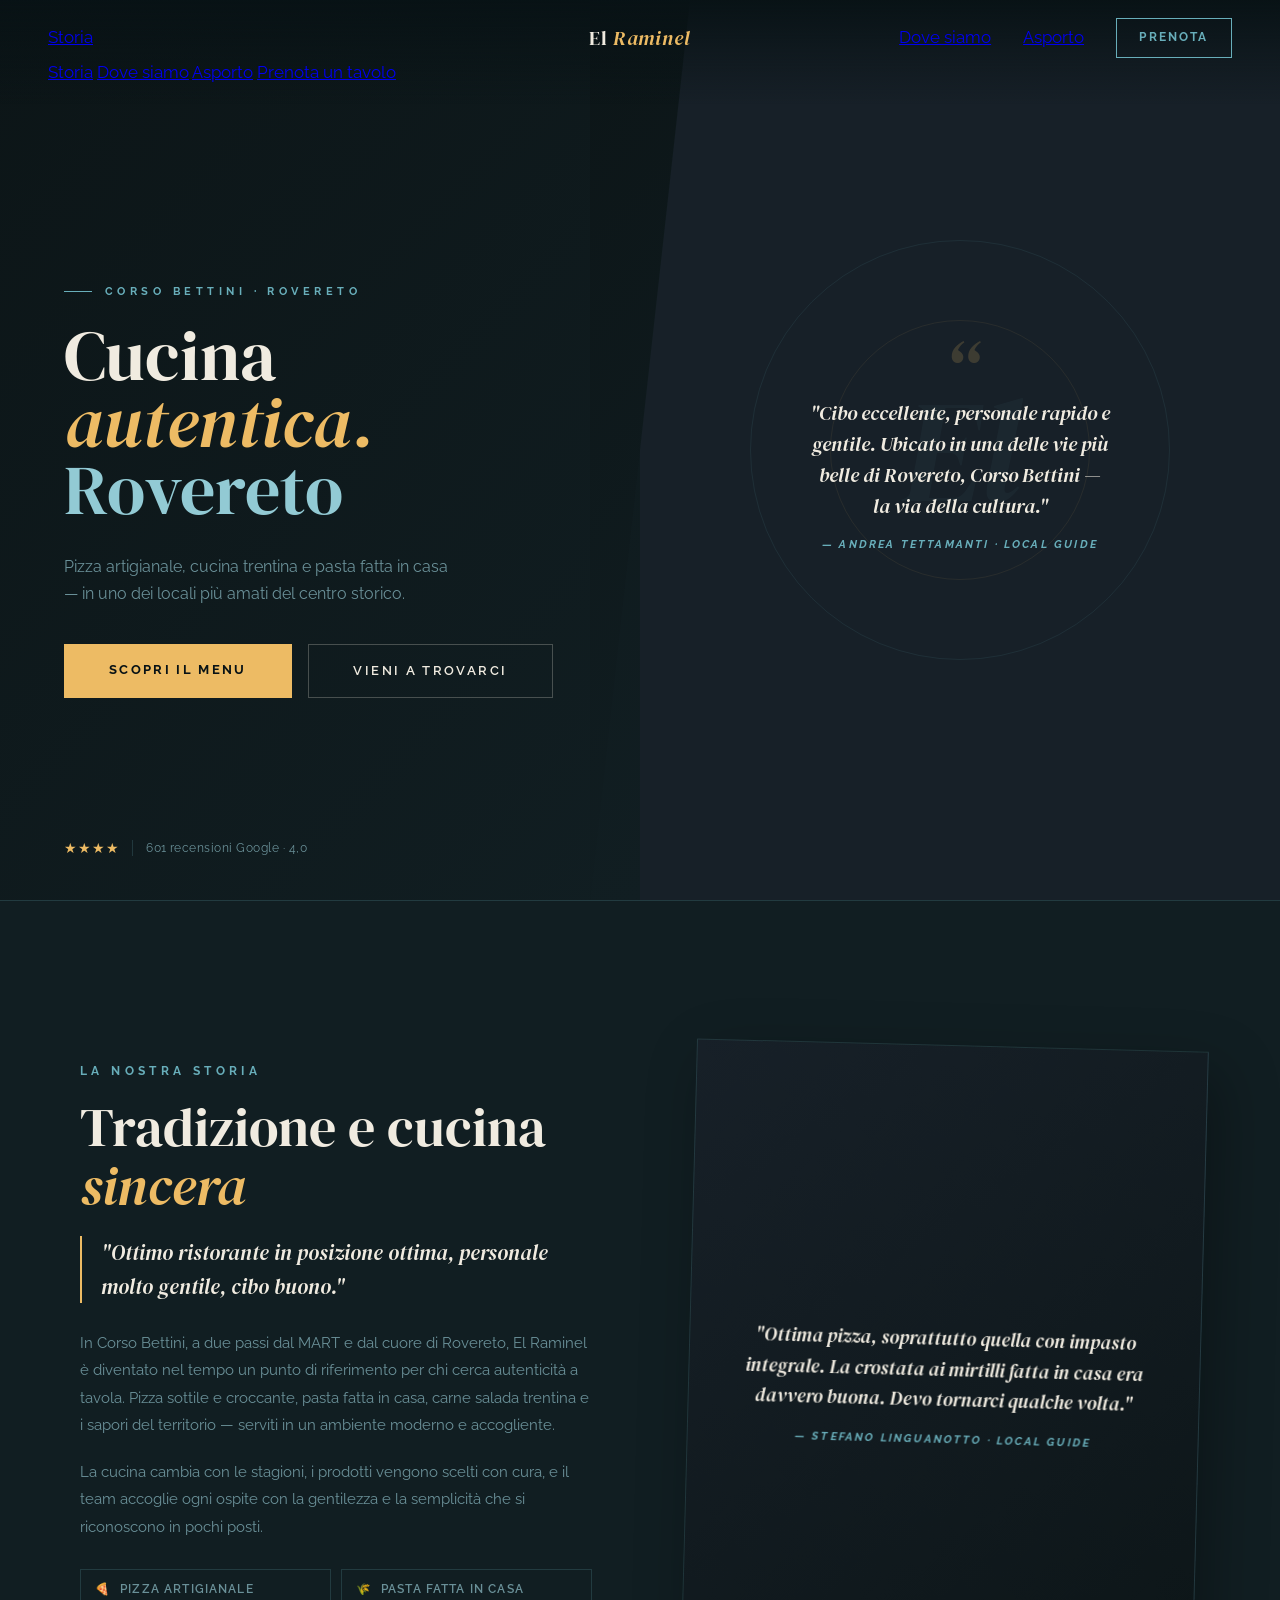
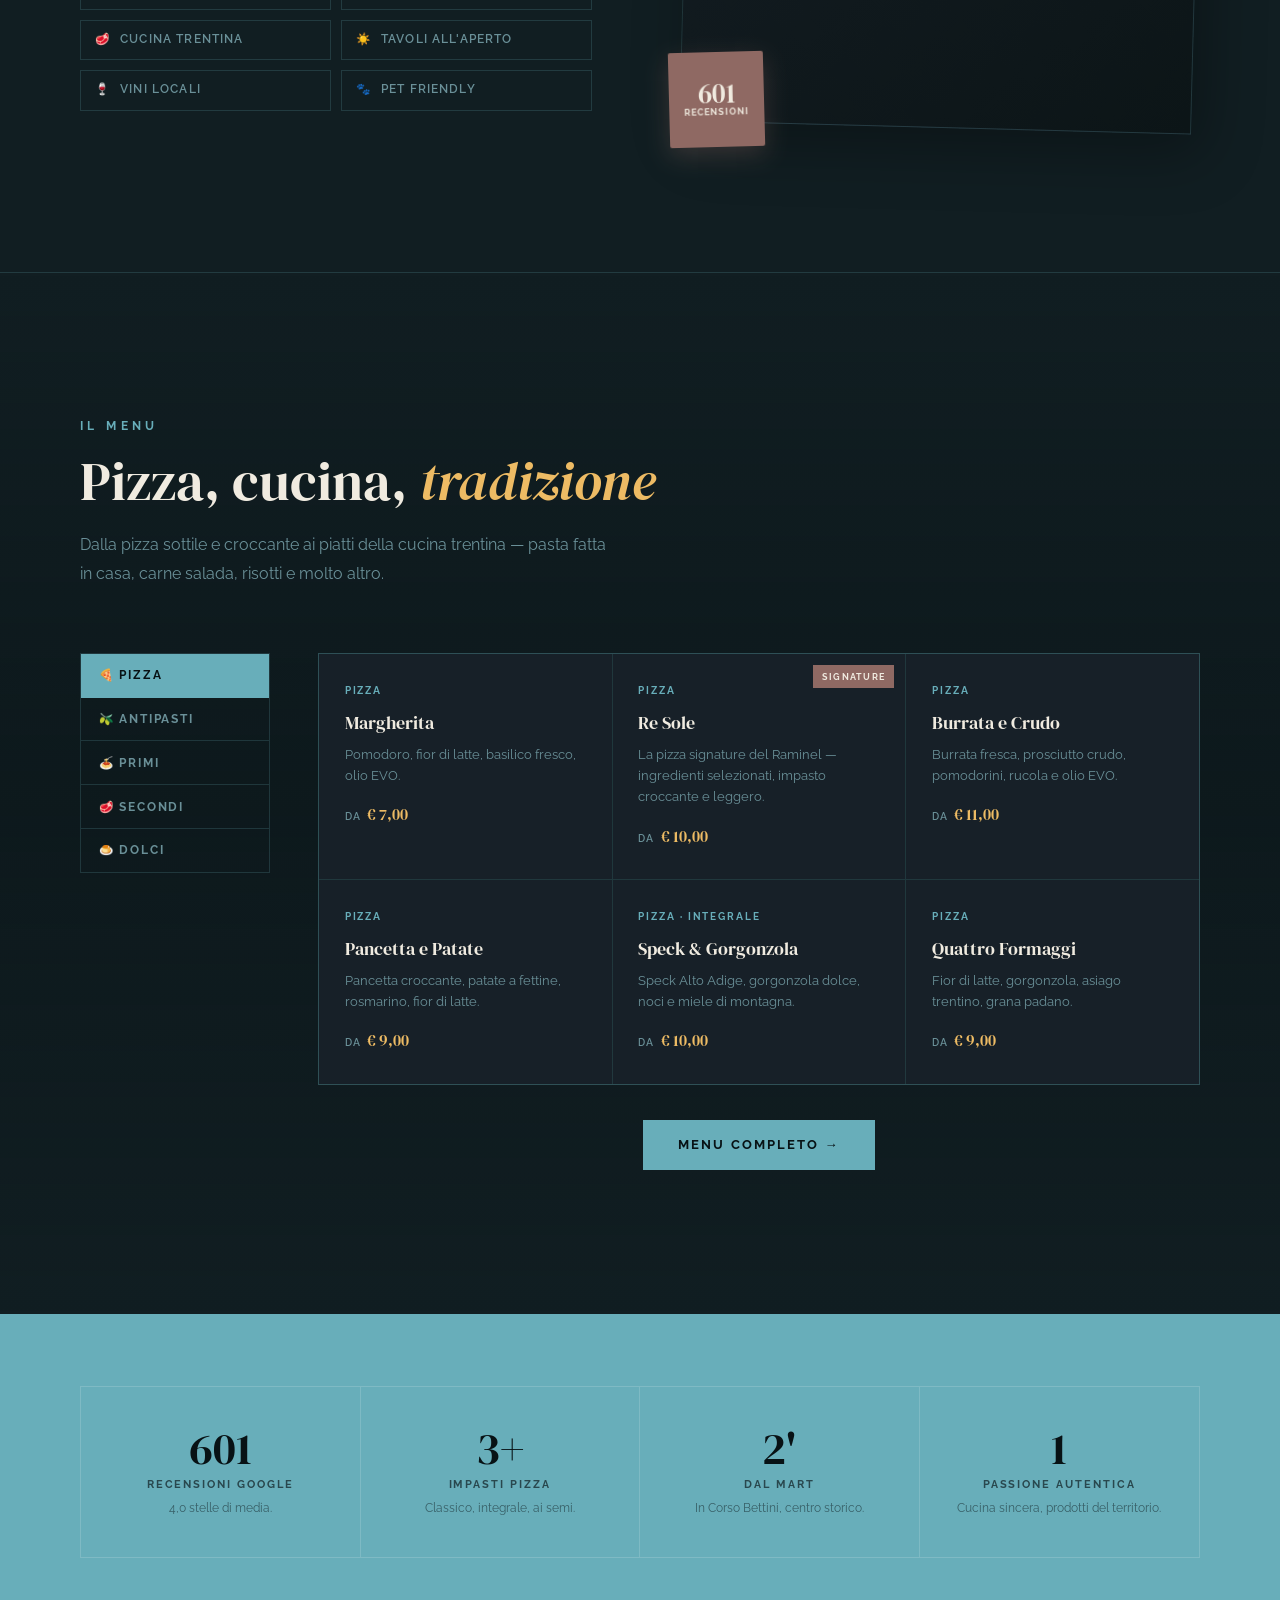
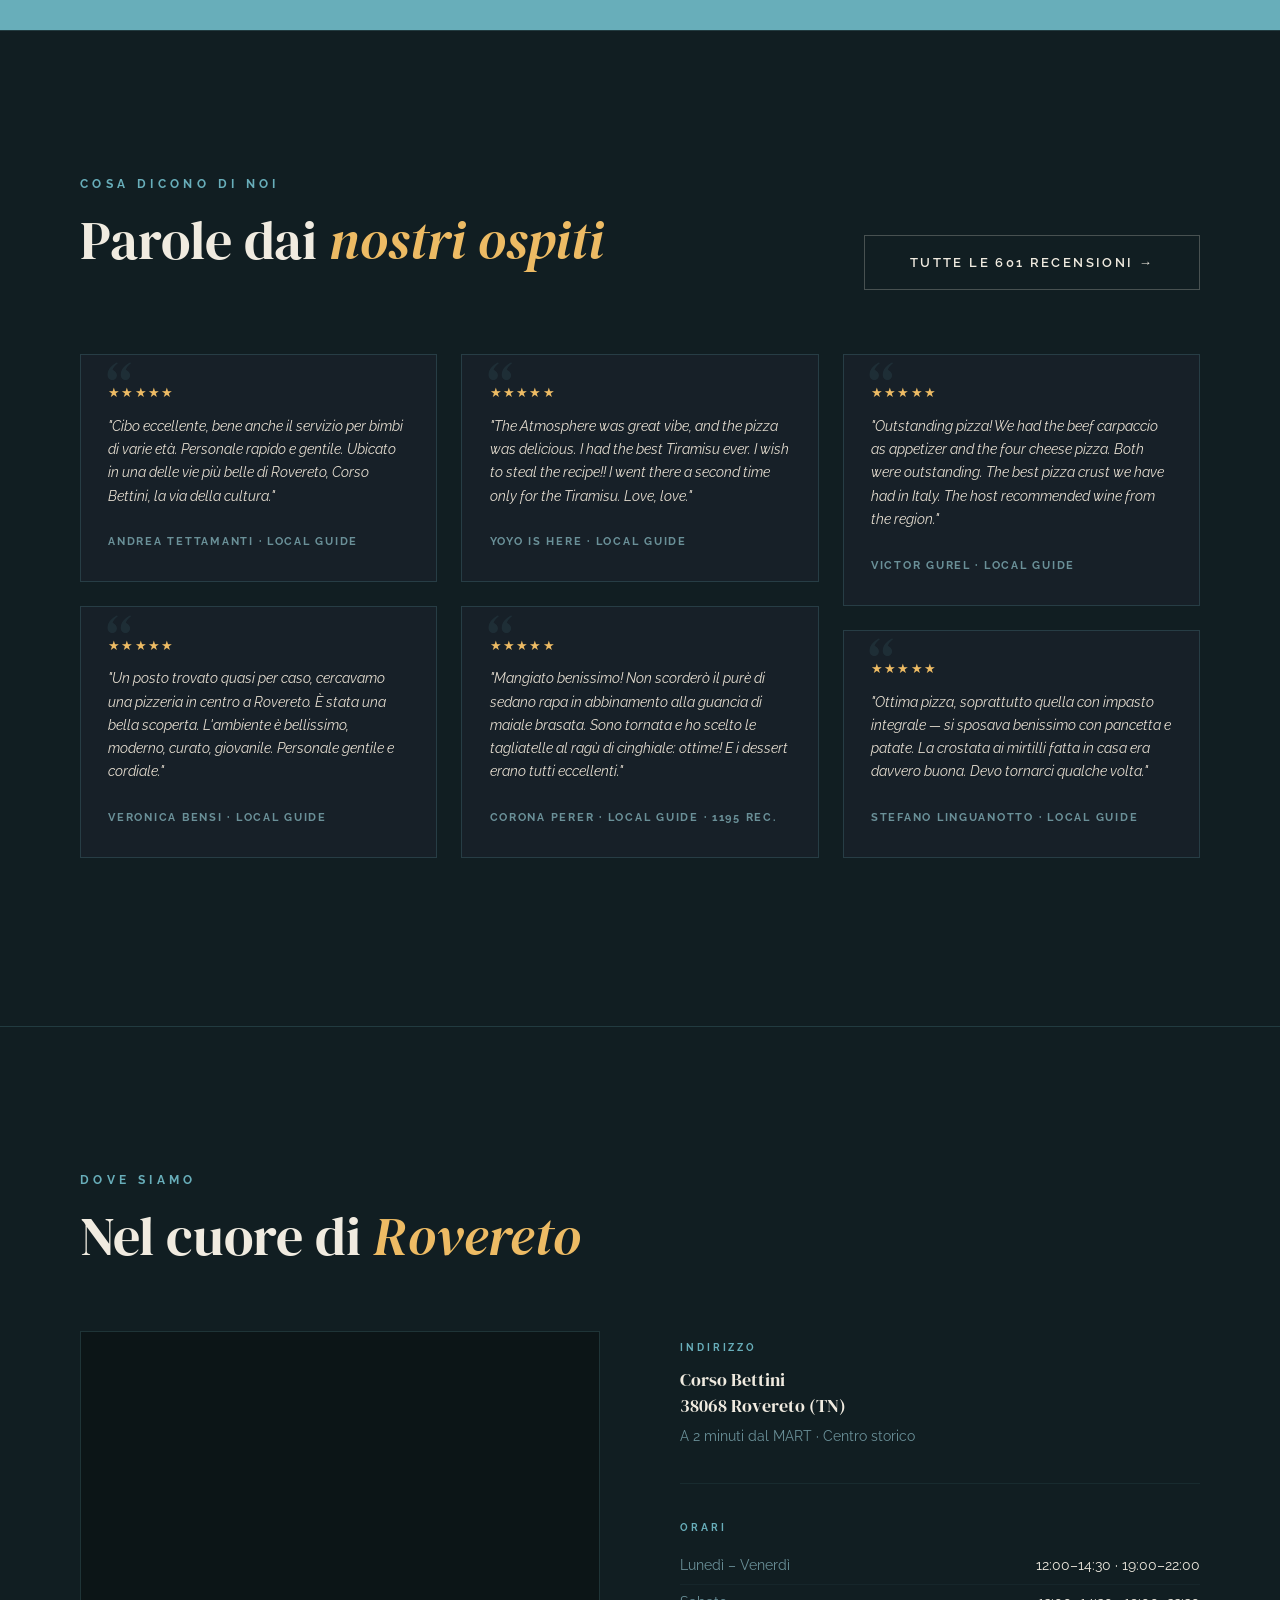
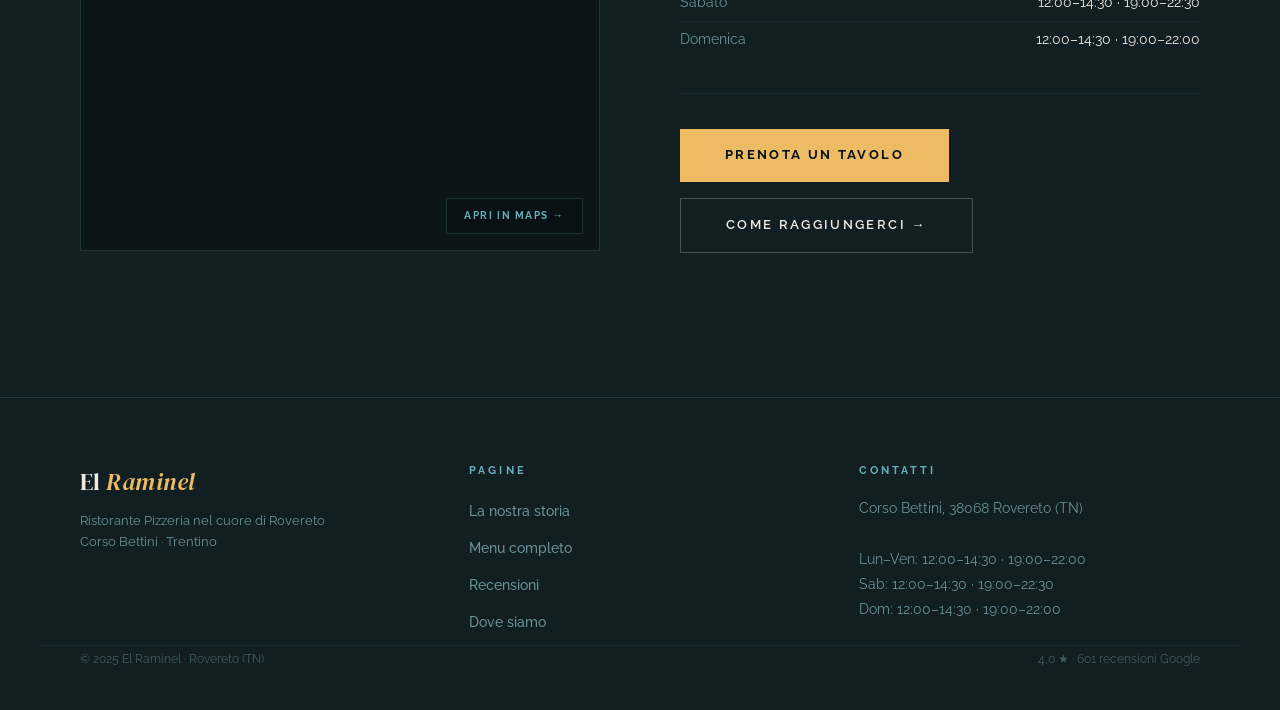
==== commit b14ae4c9: "Refactor navigation structure in index.html" ====
--- a/index.html
+++ b/index.html
@@ -240,24 +240,24 @@
 <body>
 
 <nav id="nav">
-  <ul class="nav-left">
-    <li class="nav-links-item"><a href="#about">Storia</a></li>
-  </ul>
+  <div class="nav-left">
+    <a href="#about" class="nav-links-item">Storia</a>
+  </div>
   <a href="index.html" class="nav-logo">El <em>Raminel</em></a>
-  <ul class="nav-right">
-    <li class="nav-links-item"><a href="raminel-dove-siamo.html">Dove siamo</a></li>
-    <li class="nav-links-item"><a href="raminel-asporto.html">Asporto</a></li>
-    <li><a href="raminel-dove-siamo.html" class="nav-cta">Prenota</a></li>
-  </ul>
+  <div class="nav-right">
+    <a href="raminel-dove-siamo.html" class="nav-links-item">Dove siamo</a>
+    <a href="raminel-asporto.html" class="nav-links-item">Asporto</a>
+    <a href="raminel-dove-siamo.html" class="nav-cta">Prenota</a>
+  </div>
   <button class="nav-hamburger" id="navHamburger" aria-label="Apri menu" aria-expanded="false">
     <span></span><span></span><span></span>
   </button>
-  <ul class="nav-mobile-menu" id="mobileMenu">
-    <li><a href="#about">Storia</a></li>
-    <li><a href="raminel-dove-siamo.html">Dove siamo</a></li>
-    <li><a href="raminel-asporto.html">Asporto</a></li>
+  <div class="nav-mobile-menu" id="mobileMenu">
+    <a href="#about">Storia</a>
+    <a href="raminel-dove-siamo.html">Dove siamo</a>
+    <a href="raminel-asporto.html">Asporto</a>
     <a href="raminel-dove-siamo.html" class="nav-mobile-cta">Prenota un tavolo</a>
-  </ul>
+  </div>
 </nav>
 
 <section class="hero">
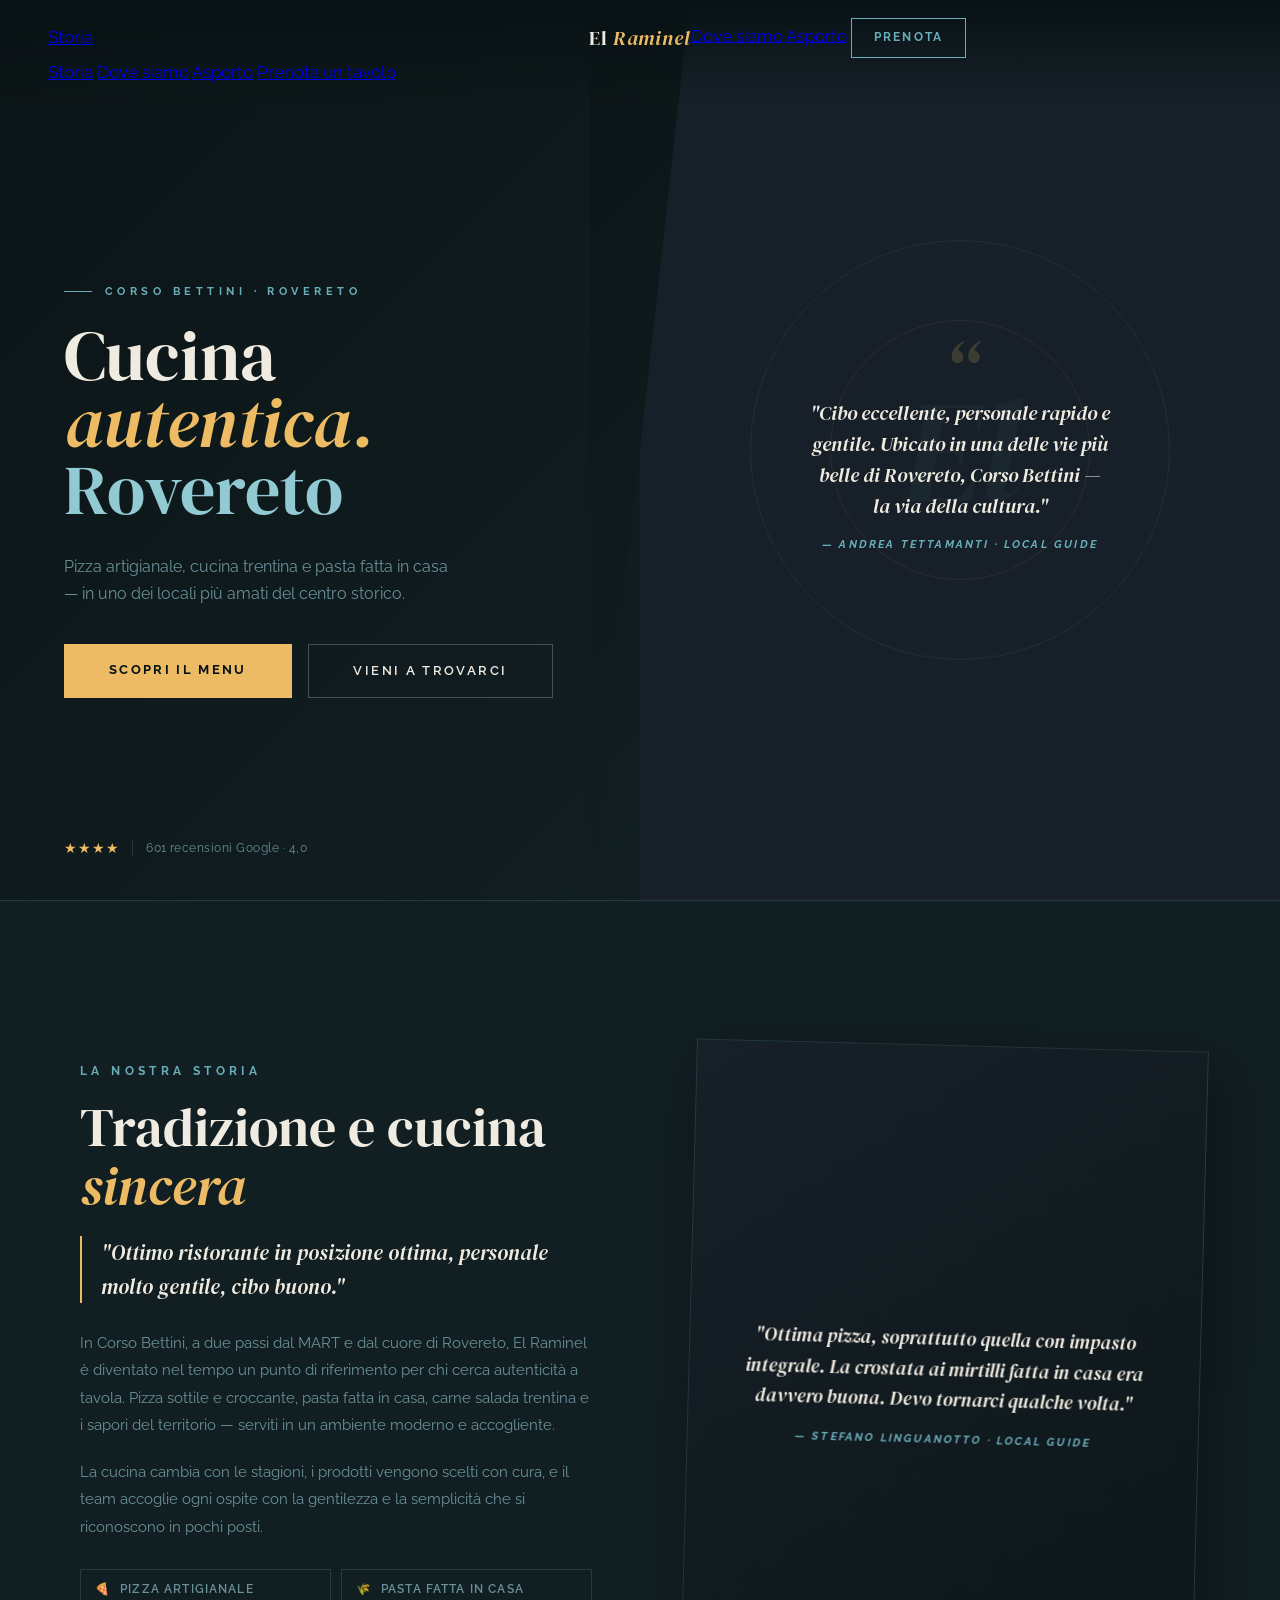
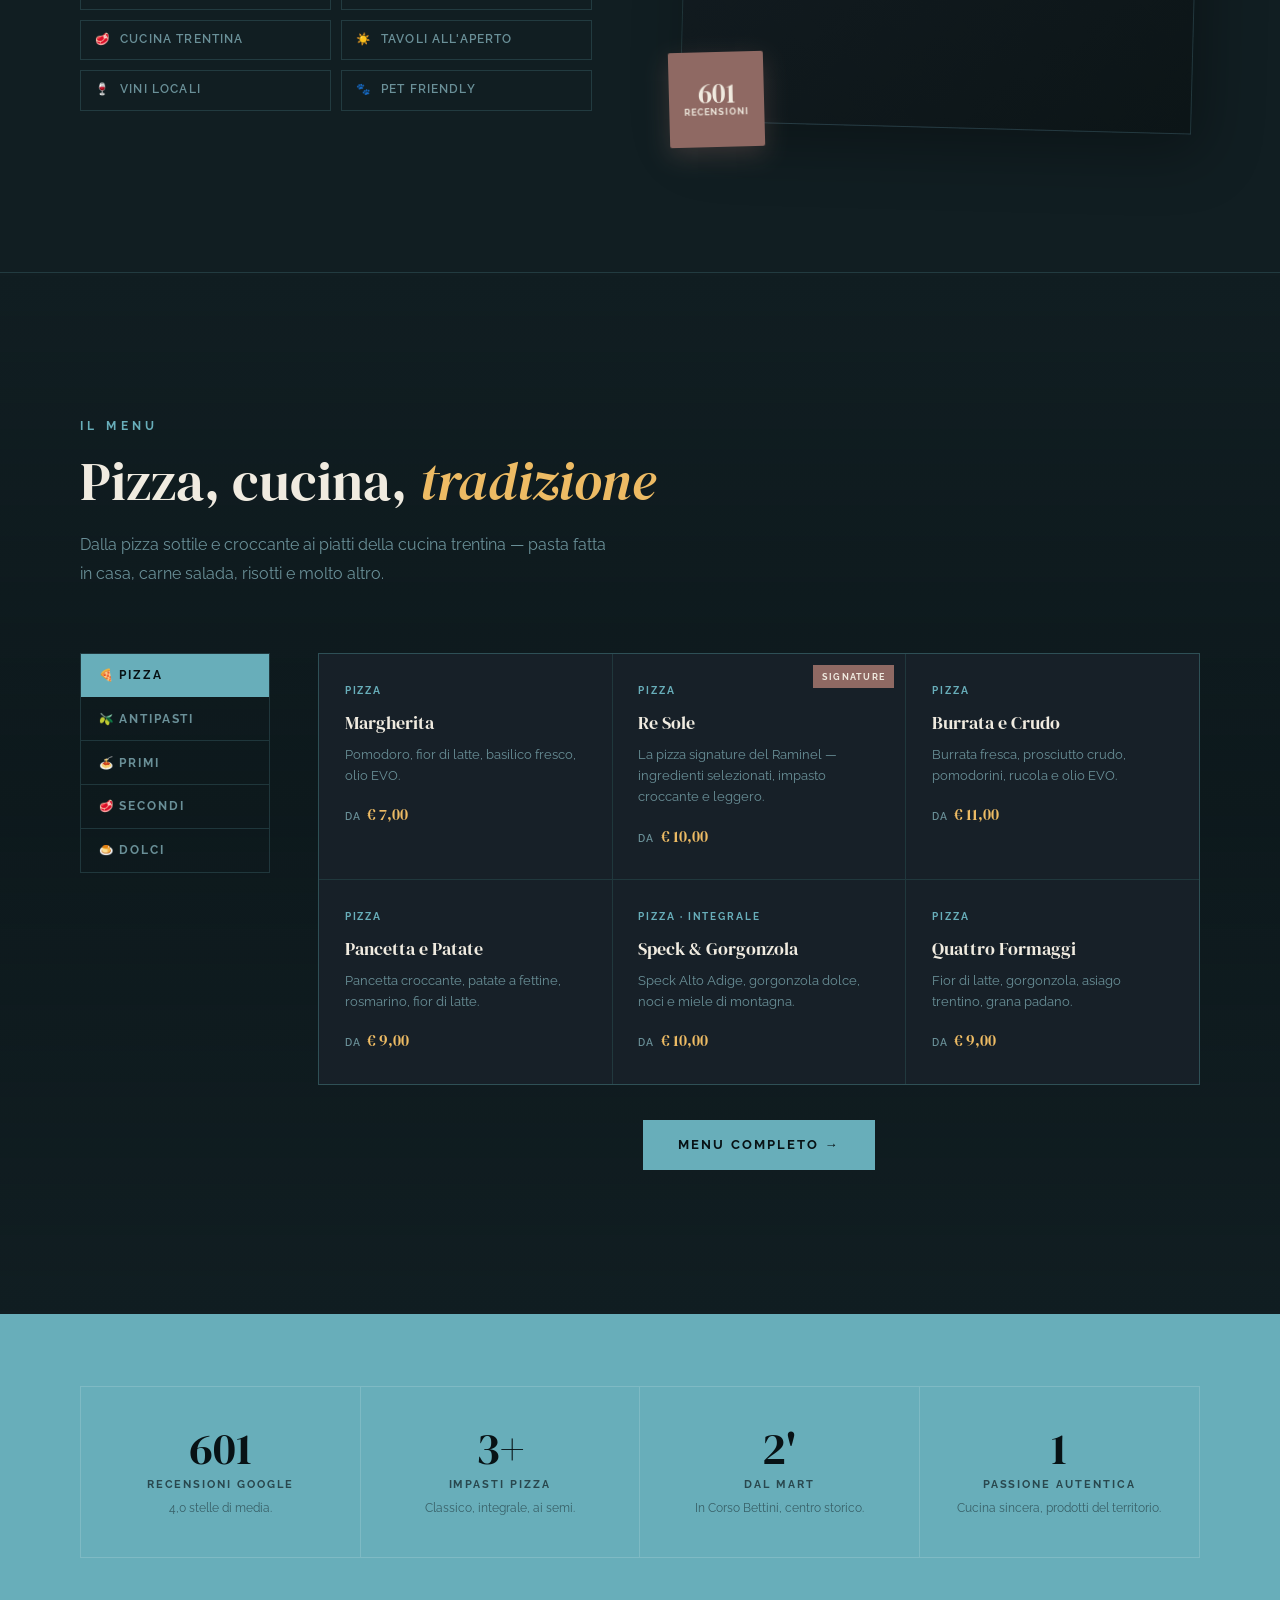
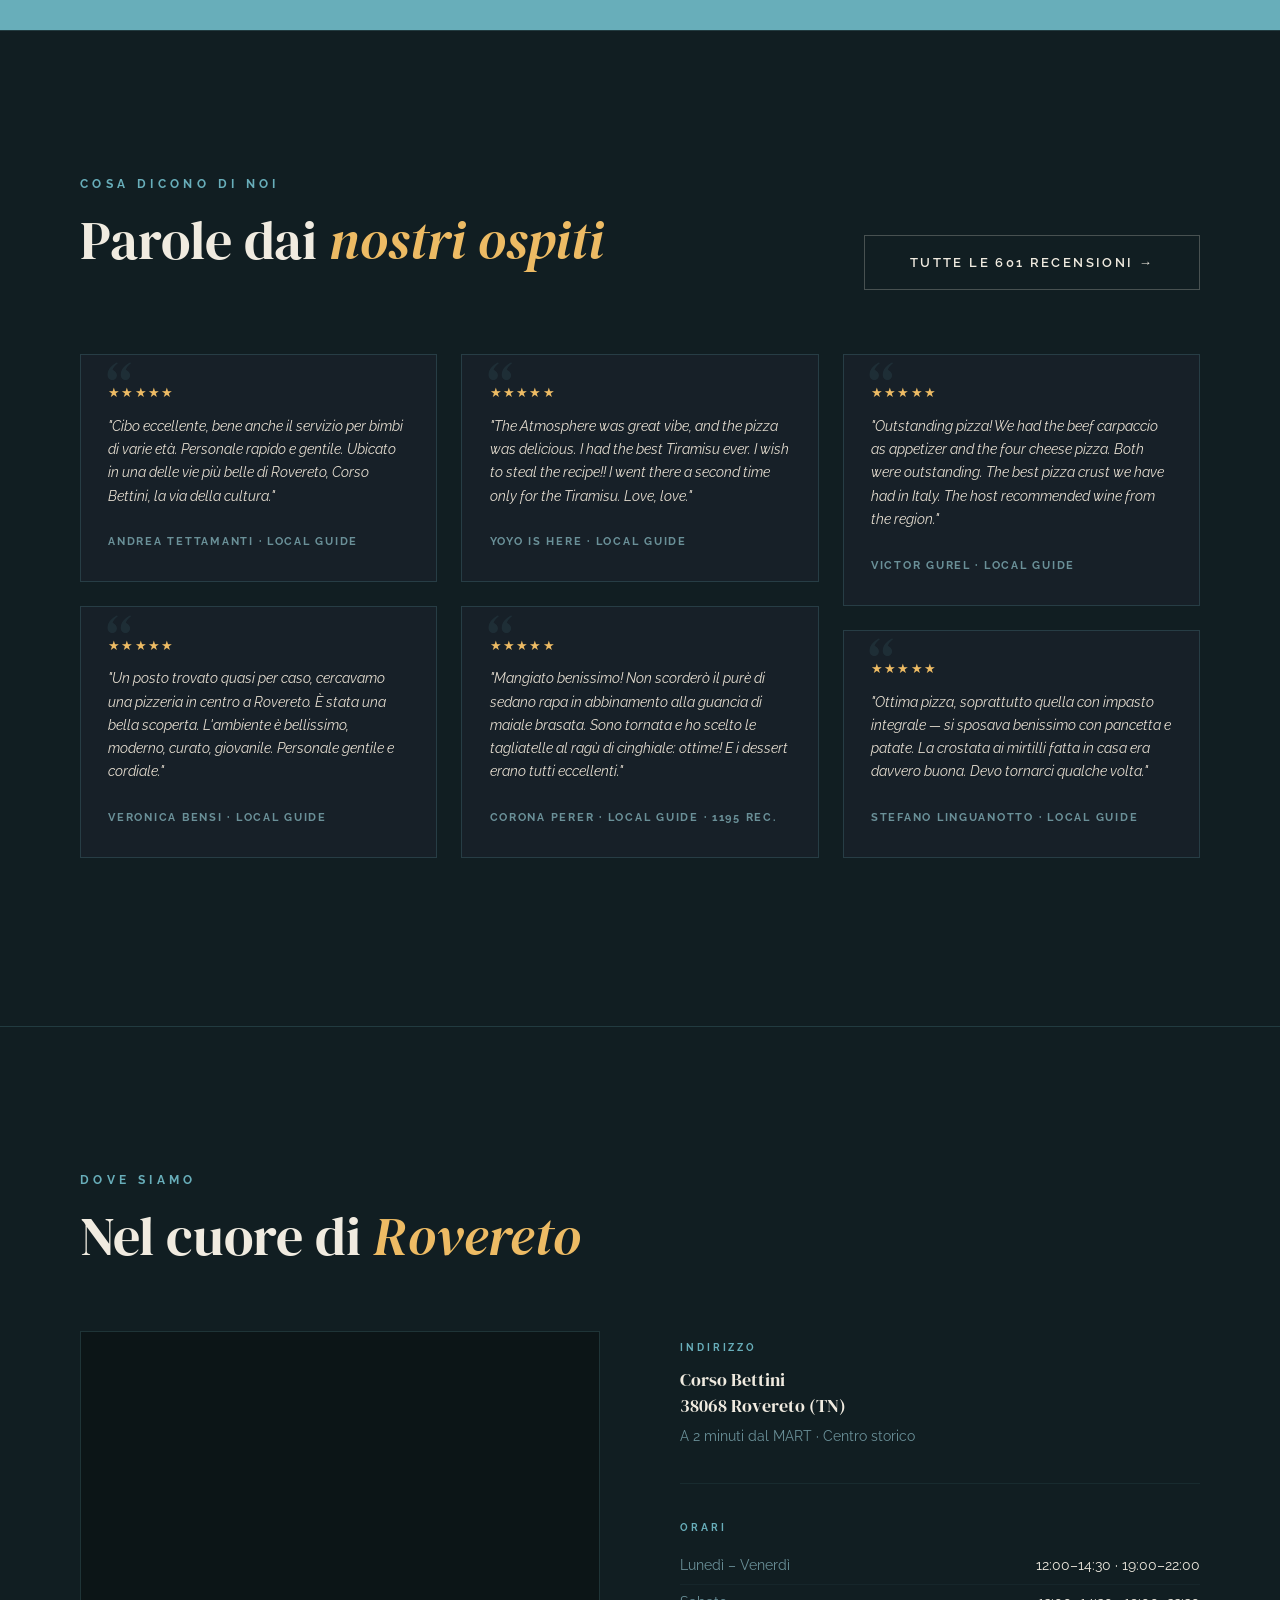
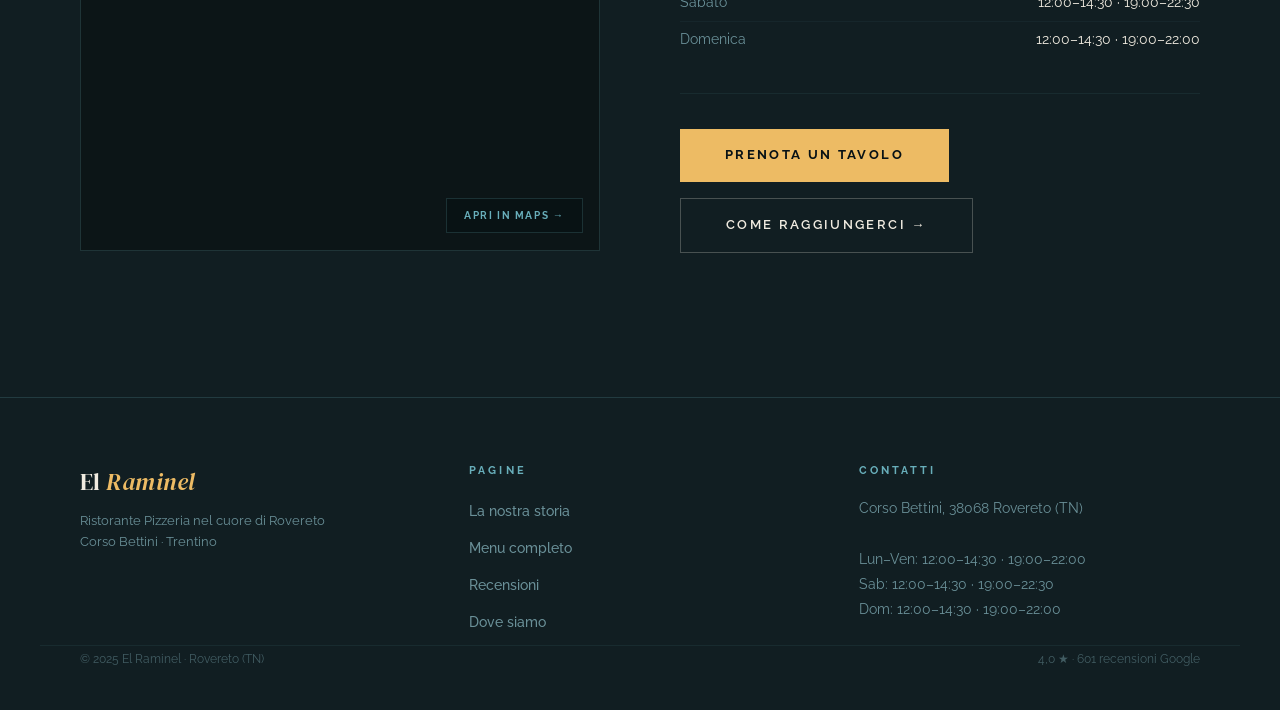
==== commit 6df1ad66: "Refactor navigation structure in index.html" ====
--- a/index.html
+++ b/index.html
@@ -240,13 +240,13 @@
 <body>
 
 <nav id="nav">
-  <div class="nav-left">
-    <a href="#about" class="nav-links-item">Storia</a>
+  <div class="nav-links">
+    <a href="#about">Storia</a>
   </div>
   <a href="index.html" class="nav-logo">El <em>Raminel</em></a>
-  <div class="nav-right">
-    <a href="raminel-dove-siamo.html" class="nav-links-item">Dove siamo</a>
-    <a href="raminel-asporto.html" class="nav-links-item">Asporto</a>
+  <div class="nav-links nav-links-right">
+    <a href="raminel-dove-siamo.html">Dove siamo</a>
+    <a href="raminel-asporto.html">Asporto</a>
     <a href="raminel-dove-siamo.html" class="nav-cta">Prenota</a>
   </div>
   <button class="nav-hamburger" id="navHamburger" aria-label="Apri menu" aria-expanded="false">
--- a/raminel-base.css
+++ b/raminel-base.css
@@ -65,19 +65,19 @@
 }
 
 .nav-left, .nav-right {
-  display:flex; gap:2rem; list-style:none; align-items:center;
+  display:flex; gap:2rem; align-items:center;
 }
 .nav-right { justify-content:flex-end; }
 
-.nav-links-item a {
+.nav-links-item {
   font-family:'Raleway', sans-serif;
   font-size:.78rem; font-weight:600;
   letter-spacing:.16em; text-transform:uppercase;
   color:var(--muted); text-decoration:none;
   transition: color .2s;
 }
-.nav-links-item a:hover,
-.nav-links-item a.active { color:var(--teal-lt); }
+.nav-links-item:hover,
+.nav-links-item.active { color:var(--teal-lt); }
 
 .nav-logo {
   font-family:'DM Serif Display', serif;
--- a/raminel-responsive.css
+++ b/raminel-responsive.css
@@ -32,7 +32,6 @@
   }
   nav.nav-open .nav-mobile-menu { display:flex !important; }
 
-  .nav-mobile-menu li { list-style:none; }
   .nav-mobile-menu a {
     display:block; padding:.85rem 1.8rem;
     font-family:'Raleway', sans-serif; font-size:.85rem; font-weight:600;
@@ -51,6 +50,7 @@
     letter-spacing:.16em; text-transform:uppercase;
     background:var(--teal); color:var(--ink);
     border:none; padding:.6rem 1.5rem; text-decoration:none;
+    border-bottom:none !important;
   }
 
   /* ── Container ── */
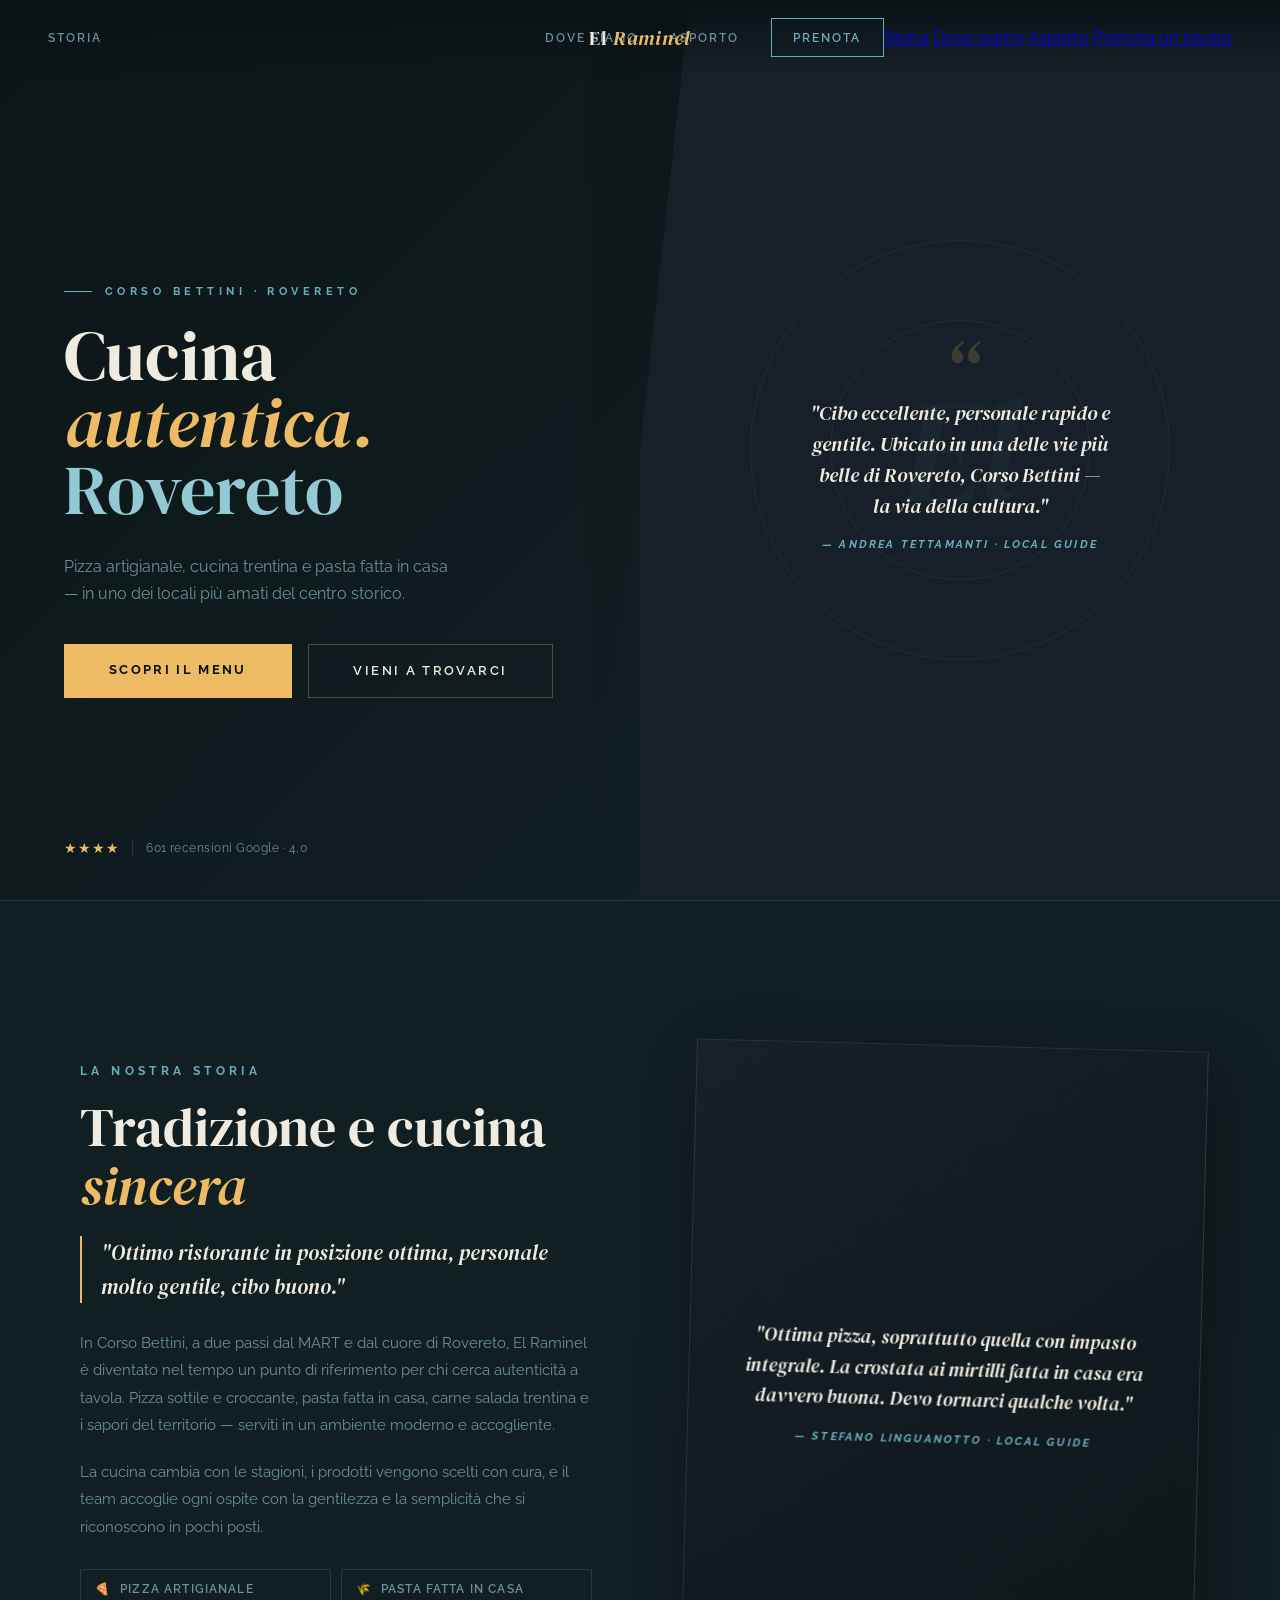
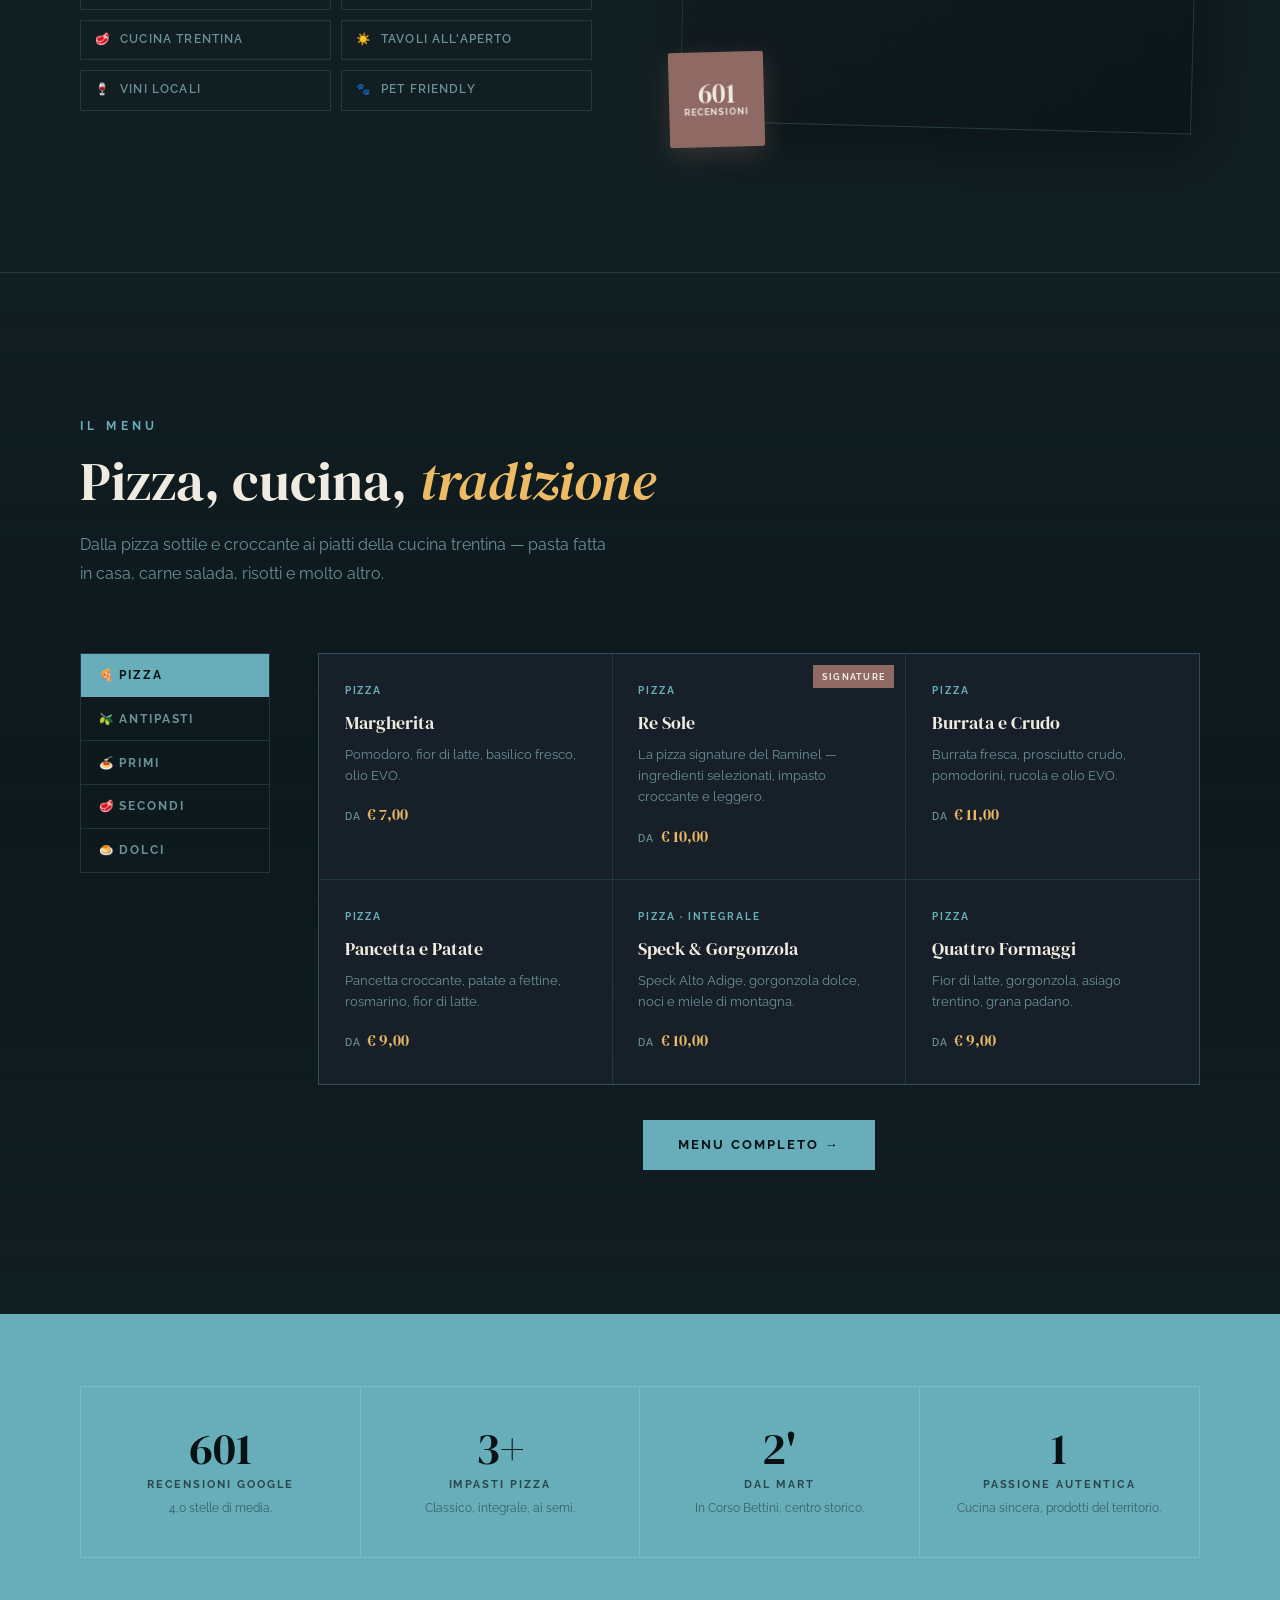
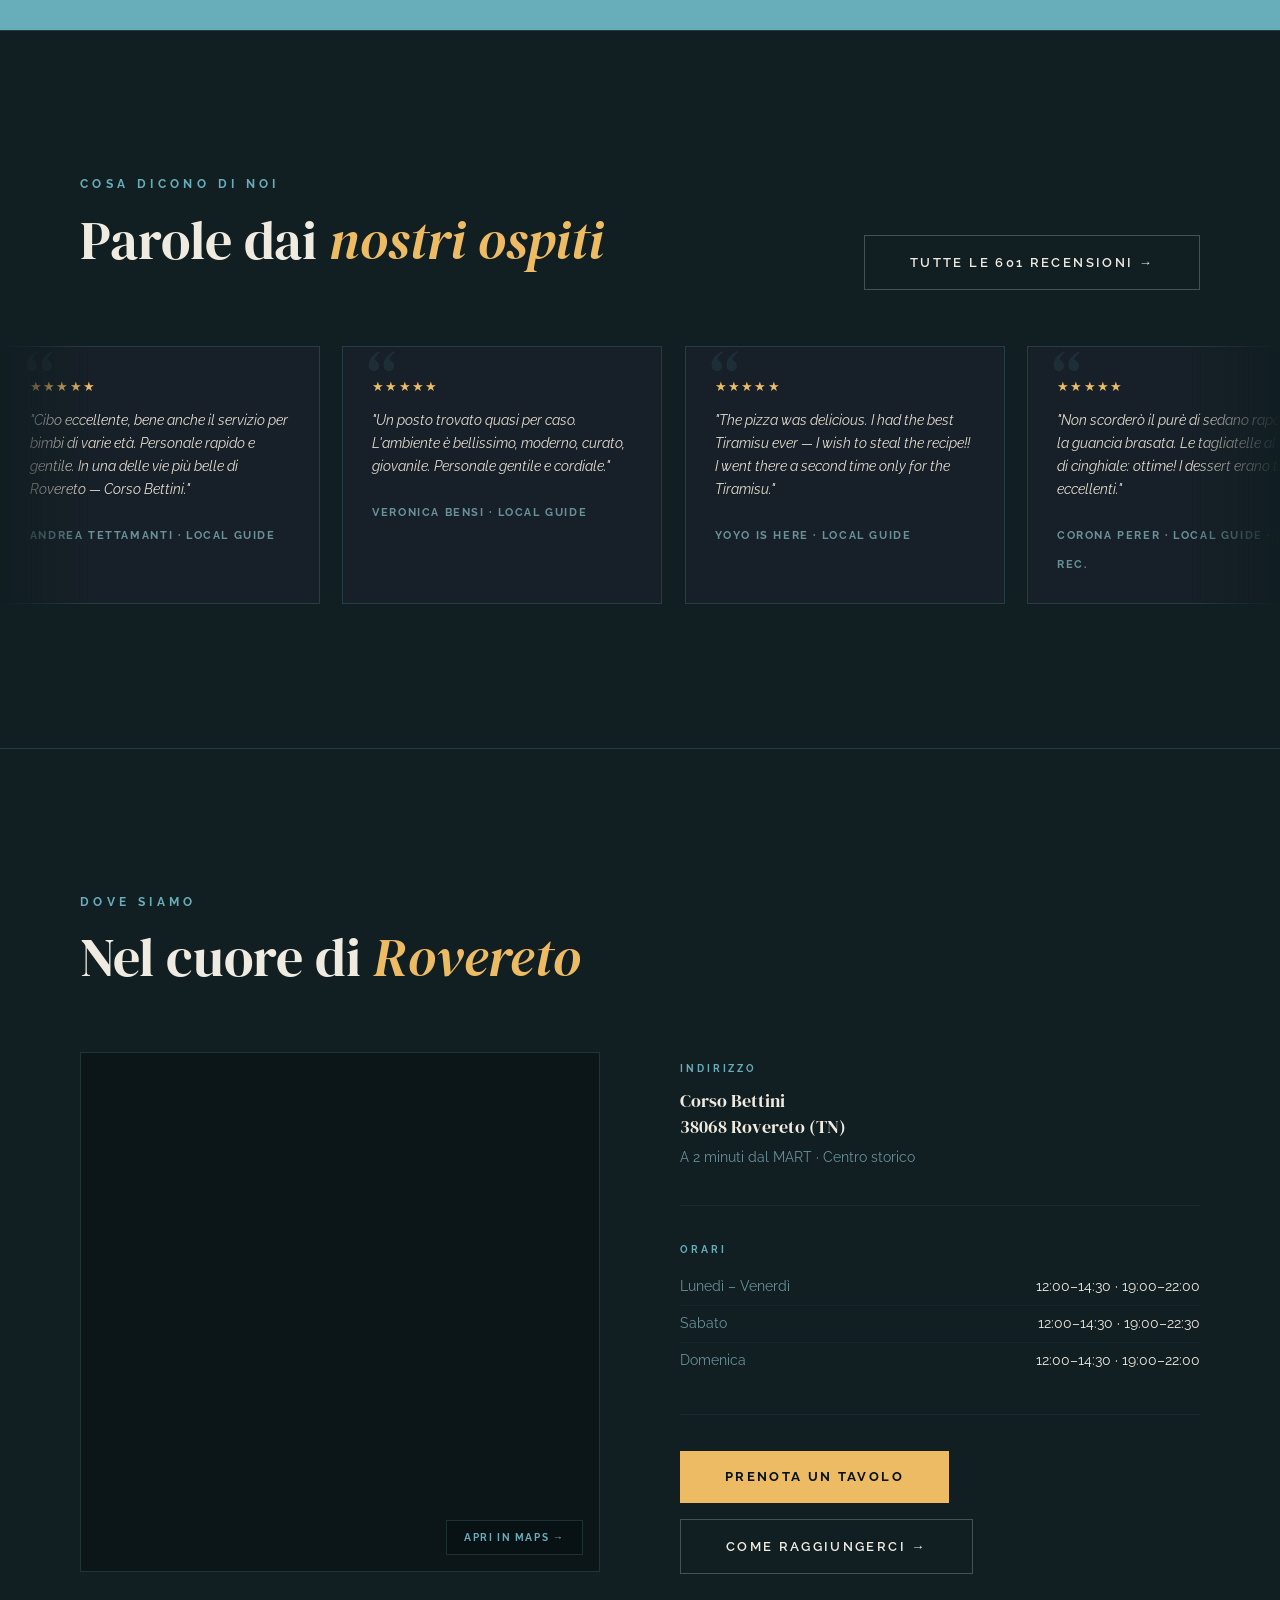
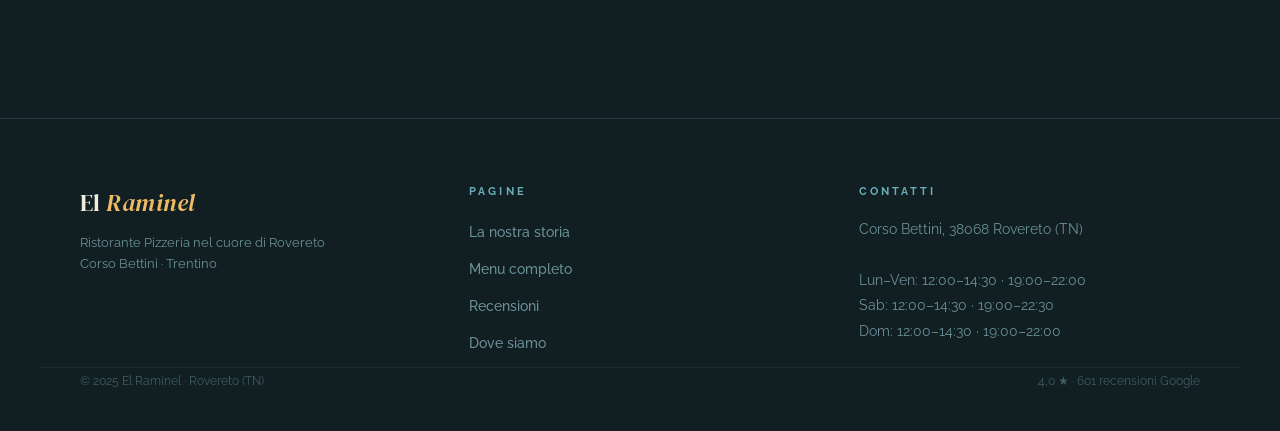
==== commit 3cb5ceb5: "Refactor reviews section with new carousel layout" ====
--- a/index.html
+++ b/index.html
@@ -195,24 +195,39 @@
 .stat-desc { font-size:.78rem; color:var(--ink); opacity:.5; line-height:1.5; }
 
 .reviews-section { padding:9rem 0; border-top:1px solid var(--border); }
-.reviews-head { margin-bottom:4rem; display:flex; justify-content:space-between; align-items:flex-end; flex-wrap:wrap; gap:1rem; }
-.reviews-masonry { columns:3; gap:1.5rem; column-fill:balance; }
-.review-card {
-  break-inside:avoid; background:var(--panel); border:1px solid var(--border);
-  padding:1.7rem; margin-bottom:1.5rem; position:relative; overflow:hidden;
-  transition:border-color .2s;
-}
-.review-card:hover { border-color:rgba(104,174,186,.35); }
-.review-card::before {
+.reviews-head { margin-bottom:3.5rem; display:flex; justify-content:space-between; align-items:flex-end; flex-wrap:wrap; gap:1rem; }
+
+/* ── Infinite carousel ── */
+.rev-wrap {
+  overflow:hidden; position:relative;
+  mask-image: linear-gradient(to right, transparent 0%, black 7%, black 93%, transparent 100%);
+  -webkit-mask-image: linear-gradient(to right, transparent 0%, black 7%, black 93%, transparent 100%);
+}
+.rev-track {
+  display:flex; gap:1.4rem; width:max-content;
+  animation: rev-scroll 50s linear infinite;
+}
+.rev-track:hover { animation-play-state: paused; }
+@keyframes rev-scroll {
+  from { transform: translateX(0); }
+  to   { transform: translateX(-50%); }
+}
+.rev-card {
+  flex-shrink:0; width:320px;
+  background:var(--panel); border:1px solid var(--border);
+  padding:1.8rem 1.8rem 1.6rem; position:relative; overflow:hidden;
+  transition:border-color .25s, transform .25s;
+}
+.rev-card:hover { border-color:rgba(104,174,186,.4); transform:translateY(-3px); }
+.rev-card::before {
   content:'\201C'; font-family:'DM Serif Display',serif;
-  font-size:4rem; line-height:.6; font-style:italic;
+  font-size:4.5rem; line-height:.6; font-style:italic;
   color:var(--teal); opacity:.1;
-  position:absolute; top:.9rem; left:1.1rem;
-}
-.review-stars { color:var(--amber); font-size:.82rem; letter-spacing:.1em; margin-bottom:.65rem; }
-.review-text { font-size:.88rem; font-style:italic; color:var(--warm); line-height:1.65; margin-bottom:1.1rem; }
-.review-author { font-family:'Raleway',sans-serif; font-size:.68rem; font-weight:700; letter-spacing:.16em; text-transform:uppercase; color:var(--muted); }
-.reviews-cta { text-align:center; margin-top:3rem; }
+  position:absolute; top:.6rem; left:1rem; pointer-events:none;
+}
+.rev-stars { color:var(--amber); font-size:.8rem; letter-spacing:.1em; margin-bottom:.7rem; }
+.rev-text  { font-size:.88rem; font-style:italic; color:var(--warm); line-height:1.65; margin-bottom:1.1rem; }
+.rev-author { font-family:'Raleway',sans-serif; font-size:.67rem; font-weight:700; letter-spacing:.15em; text-transform:uppercase; color:var(--muted); }
 
 .location-section { padding:9rem 0; border-top:1px solid var(--border); }
 .location-split { display:grid; grid-template-columns:1fr 1fr; gap:5rem; align-items:start; }
@@ -259,6 +274,7 @@
     <a href="raminel-dove-siamo.html" class="nav-mobile-cta">Prenota un tavolo</a>
   </div>
 </nav>
+
 
 <section class="hero">
   <div class="hero-left">
@@ -407,13 +423,25 @@
       </div>
       <a href="raminel-recensioni.html" class="btn-outline">Tutte le 601 recensioni →</a>
     </div>
-    <div class="reviews-masonry reveal">
-      <div class="review-card"><div class="review-stars">★★★★★</div><p class="review-text">"Cibo eccellente, bene anche il servizio per bimbi di varie età. Personale rapido e gentile. Ubicato in una delle vie più belle di Rovereto, Corso Bettini, la via della cultura."</p><span class="review-author">Andrea Tettamanti · Local Guide</span></div>
-      <div class="review-card"><div class="review-stars">★★★★★</div><p class="review-text">"Un posto trovato quasi per caso, cercavamo una pizzeria in centro a Rovereto. È stata una bella scoperta. L'ambiente è bellissimo, moderno, curato, giovanile. Personale gentile e cordiale."</p><span class="review-author">Veronica Bensi · Local Guide</span></div>
-      <div class="review-card"><div class="review-stars">★★★★★</div><p class="review-text">"The Atmosphere was great vibe, and the pizza was delicious. I had the best Tiramisu ever. I wish to steal the recipe!! I went there a second time only for the Tiramisu. Love, love."</p><span class="review-author">Yoyo Is Here · Local Guide</span></div>
-      <div class="review-card"><div class="review-stars">★★★★★</div><p class="review-text">"Mangiato benissimo! Non scorderò il purè di sedano rapa in abbinamento alla guancia di maiale brasata. Sono tornata e ho scelto le tagliatelle al ragù di cinghiale: ottime! E i dessert erano tutti eccellenti."</p><span class="review-author">Corona Perer · Local Guide · 1195 rec.</span></div>
-      <div class="review-card"><div class="review-stars">★★★★★</div><p class="review-text">"Outstanding pizza! We had the beef carpaccio as appetizer and the four cheese pizza. Both were outstanding. The best pizza crust we have had in Italy. The host recommended wine from the region."</p><span class="review-author">Victor Gurel · Local Guide</span></div>
-      <div class="review-card"><div class="review-stars">★★★★★</div><p class="review-text">"Ottima pizza, soprattutto quella con impasto integrale — si sposava benissimo con pancetta e patate. La crostata ai mirtilli fatta in casa era davvero buona. Devo tornarci qualche volta."</p><span class="review-author">Stefano Linguanotto · Local Guide</span></div>
+  </div>
+  <div class="rev-wrap">
+    <div class="rev-track">
+      <div class="rev-card"><div class="rev-stars">★★★★★</div><p class="rev-text">"Cibo eccellente, bene anche il servizio per bimbi di varie età. Personale rapido e gentile. In una delle vie più belle di Rovereto — Corso Bettini."</p><span class="rev-author">Andrea Tettamanti · Local Guide</span></div>
+      <div class="rev-card"><div class="rev-stars">★★★★★</div><p class="rev-text">"Un posto trovato quasi per caso. L'ambiente è bellissimo, moderno, curato, giovanile. Personale gentile e cordiale."</p><span class="rev-author">Veronica Bensi · Local Guide</span></div>
+      <div class="rev-card"><div class="rev-stars">★★★★★</div><p class="rev-text">"The pizza was delicious. I had the best Tiramisu ever — I wish to steal the recipe!! I went there a second time only for the Tiramisu."</p><span class="rev-author">Yoyo Is Here · Local Guide</span></div>
+      <div class="rev-card"><div class="rev-stars">★★★★★</div><p class="rev-text">"Non scorderò il purè di sedano rapa con la guancia brasata. Le tagliatelle al ragù di cinghiale: ottime! I dessert erano tutti eccellenti."</p><span class="rev-author">Corona Perer · Local Guide · 1195 rec.</span></div>
+      <div class="rev-card"><div class="rev-stars">★★★★★</div><p class="rev-text">"Outstanding pizza! The best pizza crust we have had in Italy. The host recommended wine from the region — a perfect evening."</p><span class="rev-author">Victor Gurel · Local Guide</span></div>
+      <div class="rev-card"><div class="rev-stars">★★★★★</div><p class="rev-text">"Ottima pizza integrale con pancetta e patate. La crostata ai mirtilli fatta in casa era davvero buona. Devo tornarci."</p><span class="rev-author">Stefano Linguanotto · Local Guide</span></div>
+      <div class="rev-card"><div class="rev-stars">★★★★★</div><p class="rev-text">"Eccellente sotto tutti i punti di vista — cortesia, servizio veloce, varietà del menù. Non abbiamo mai aspettato neanche con il locale pieno."</p><span class="rev-author">Emanuela Buonpane · Local Guide</span></div>
+      <div class="rev-card"><div class="rev-stars">★★★★★</div><p class="rev-text">"Pizza fantastica, personale molto cordiale, locale impeccabile. Un punto di riferimento ogni volta che siamo a Rovereto."</p><span class="rev-author">Caterina Peschedasch · Local Guide</span></div>
+      <div class="rev-card"><div class="rev-stars">★★★★★</div><p class="rev-text">"Cibo eccellente, bene anche il servizio per bimbi di varie età. Personale rapido e gentile. In una delle vie più belle di Rovereto — Corso Bettini."</p><span class="rev-author">Andrea Tettamanti · Local Guide</span></div>
+      <div class="rev-card"><div class="rev-stars">★★★★★</div><p class="rev-text">"Un posto trovato quasi per caso. L'ambiente è bellissimo, moderno, curato, giovanile. Personale gentile e cordiale."</p><span class="rev-author">Veronica Bensi · Local Guide</span></div>
+      <div class="rev-card"><div class="rev-stars">★★★★★</div><p class="rev-text">"The pizza was delicious. I had the best Tiramisu ever — I wish to steal the recipe!! I went there a second time only for the Tiramisu."</p><span class="rev-author">Yoyo Is Here · Local Guide</span></div>
+      <div class="rev-card"><div class="rev-stars">★★★★★</div><p class="rev-text">"Non scorderò il purè di sedano rapa con la guancia brasata. Le tagliatelle al ragù di cinghiale: ottime! I dessert erano tutti eccellenti."</p><span class="rev-author">Corona Perer · Local Guide · 1195 rec.</span></div>
+      <div class="rev-card"><div class="rev-stars">★★★★★</div><p class="rev-text">"Outstanding pizza! The best pizza crust we have had in Italy. The host recommended wine from the region — a perfect evening."</p><span class="rev-author">Victor Gurel · Local Guide</span></div>
+      <div class="rev-card"><div class="rev-stars">★★★★★</div><p class="rev-text">"Ottima pizza integrale con pancetta e patate. La crostata ai mirtilli fatta in casa era davvero buona. Devo tornarci."</p><span class="rev-author">Stefano Linguanotto · Local Guide</span></div>
+      <div class="rev-card"><div class="rev-stars">★★★★★</div><p class="rev-text">"Eccellente sotto tutti i punti di vista — cortesia, servizio veloce, varietà del menù. Non abbiamo mai aspettato neanche con il locale pieno."</p><span class="rev-author">Emanuela Buonpane · Local Guide</span></div>
+      <div class="rev-card"><div class="rev-stars">★★★★★</div><p class="rev-text">"Pizza fantastica, personale molto cordiale, locale impeccabile. Un punto di riferimento ogni volta che siamo a Rovereto."</p><span class="rev-author">Caterina Peschedasch · Local Guide</span></div>
     </div>
   </div>
 </section>
--- a/raminel-base.css
+++ b/raminel-base.css
@@ -48,12 +48,10 @@
 section { position:relative; z-index:1; }
 .container { max-width:1200px; margin:0 auto; padding:0 2.5rem; }
 
-/* ─── NAV — centered logo, links both sides ─── */
+/* ─── NAV — flat flex, logo absolutely centered ─── */
 nav {
   position:fixed; top:0; left:0; right:0; z-index:100;
-  display:grid;
-  grid-template-columns: 1fr auto 1fr;
-  align-items:center;
+  display:flex; align-items:center;
   padding:1.1rem 3rem;
   background: linear-gradient(to bottom, rgba(8,18,21,.96) 0%, rgba(8,18,21,0) 100%);
   transition: background .4s;
@@ -64,40 +62,48 @@
   border-bottom: 1px solid var(--border);
 }
 
-.nav-left, .nav-right {
-  display:flex; gap:2rem; align-items:center;
-}
-.nav-right { justify-content:flex-end; }
-
-.nav-links-item {
+/* Left link group */
+.nav-links {
+  display:flex; gap:2rem; align-items:center; flex:1;
+}
+/* Right link group — push to far right */
+.nav-links-right {
+  flex:1; justify-content:flex-end;
+}
+
+/* All nav links */
+.nav-links a {
   font-family:'Raleway', sans-serif;
   font-size:.78rem; font-weight:600;
   letter-spacing:.16em; text-transform:uppercase;
   color:var(--muted); text-decoration:none;
   transition: color .2s;
 }
-.nav-links-item:hover,
-.nav-links-item.active { color:var(--teal-lt); }
-
+.nav-links a:hover,
+.nav-links a.active { color:var(--teal-lt); }
+
+/* Logo — absolutely centered in the bar */
 .nav-logo {
+  position:absolute; left:50%; transform:translateX(-50%);
   font-family:'DM Serif Display', serif;
   font-size:1.25rem; letter-spacing:.04em;
   color:var(--cream); text-decoration:none;
-  text-align:center; white-space:nowrap;
+  white-space:nowrap;
 }
 .nav-logo em { font-style:italic; color:var(--amber); }
 
+/* CTA button */
 .nav-cta {
   font-family:'Raleway', sans-serif;
   font-size:.75rem; font-weight:700;
   letter-spacing:.18em; text-transform:uppercase;
-  background:transparent; color:var(--teal);
+  background:transparent; color:var(--teal) !important;
   border: 1.5px solid var(--teal);
-  padding:.55rem 1.4rem; cursor:pointer;
+  padding:.52rem 1.35rem; cursor:pointer;
   text-decoration:none; display:inline-block;
   transition: background .2s, color .2s;
 }
-.nav-cta:hover { background:var(--teal); color:var(--ink); }
+.nav-cta:hover { background:var(--teal); color:var(--ink) !important; }
 
 /* ─── BUTTONS ─── */
 .btn-primary {
--- a/raminel-responsive.css
+++ b/raminel-responsive.css
@@ -11,18 +11,17 @@
 
   /* ── Nav: switch to hamburger ── */
   nav {
-    grid-template-columns: 1fr auto auto !important;
     padding: .9rem 1.5rem !important;
   }
-  .nav-left, .nav-right { display:none !important; }
-  .nav-logo { text-align:left; }
+  .nav-links { display:none !important; }
+  .nav-logo {
+    position:static; transform:none;
+    flex:1; text-align:left;
+  }
   .nav-hamburger { display:flex; }
   .nav-cta { display:none; }
 
   /* Mobile nav dropdown */
-  .nav-left.mobile-open,
-  .nav-right.mobile-open { display:none !important; }
-
   .nav-mobile-menu {
     display:none;
     position:absolute; top:100%; left:0; right:0;
@@ -49,8 +48,7 @@
     font-family:'Raleway', sans-serif; font-size:.75rem; font-weight:700;
     letter-spacing:.16em; text-transform:uppercase;
     background:var(--teal); color:var(--ink);
-    border:none; padding:.6rem 1.5rem; text-decoration:none;
-    border-bottom:none !important;
+    border:none !important; padding:.6rem 1.5rem; text-decoration:none;
   }
 
   /* ── Container ── */
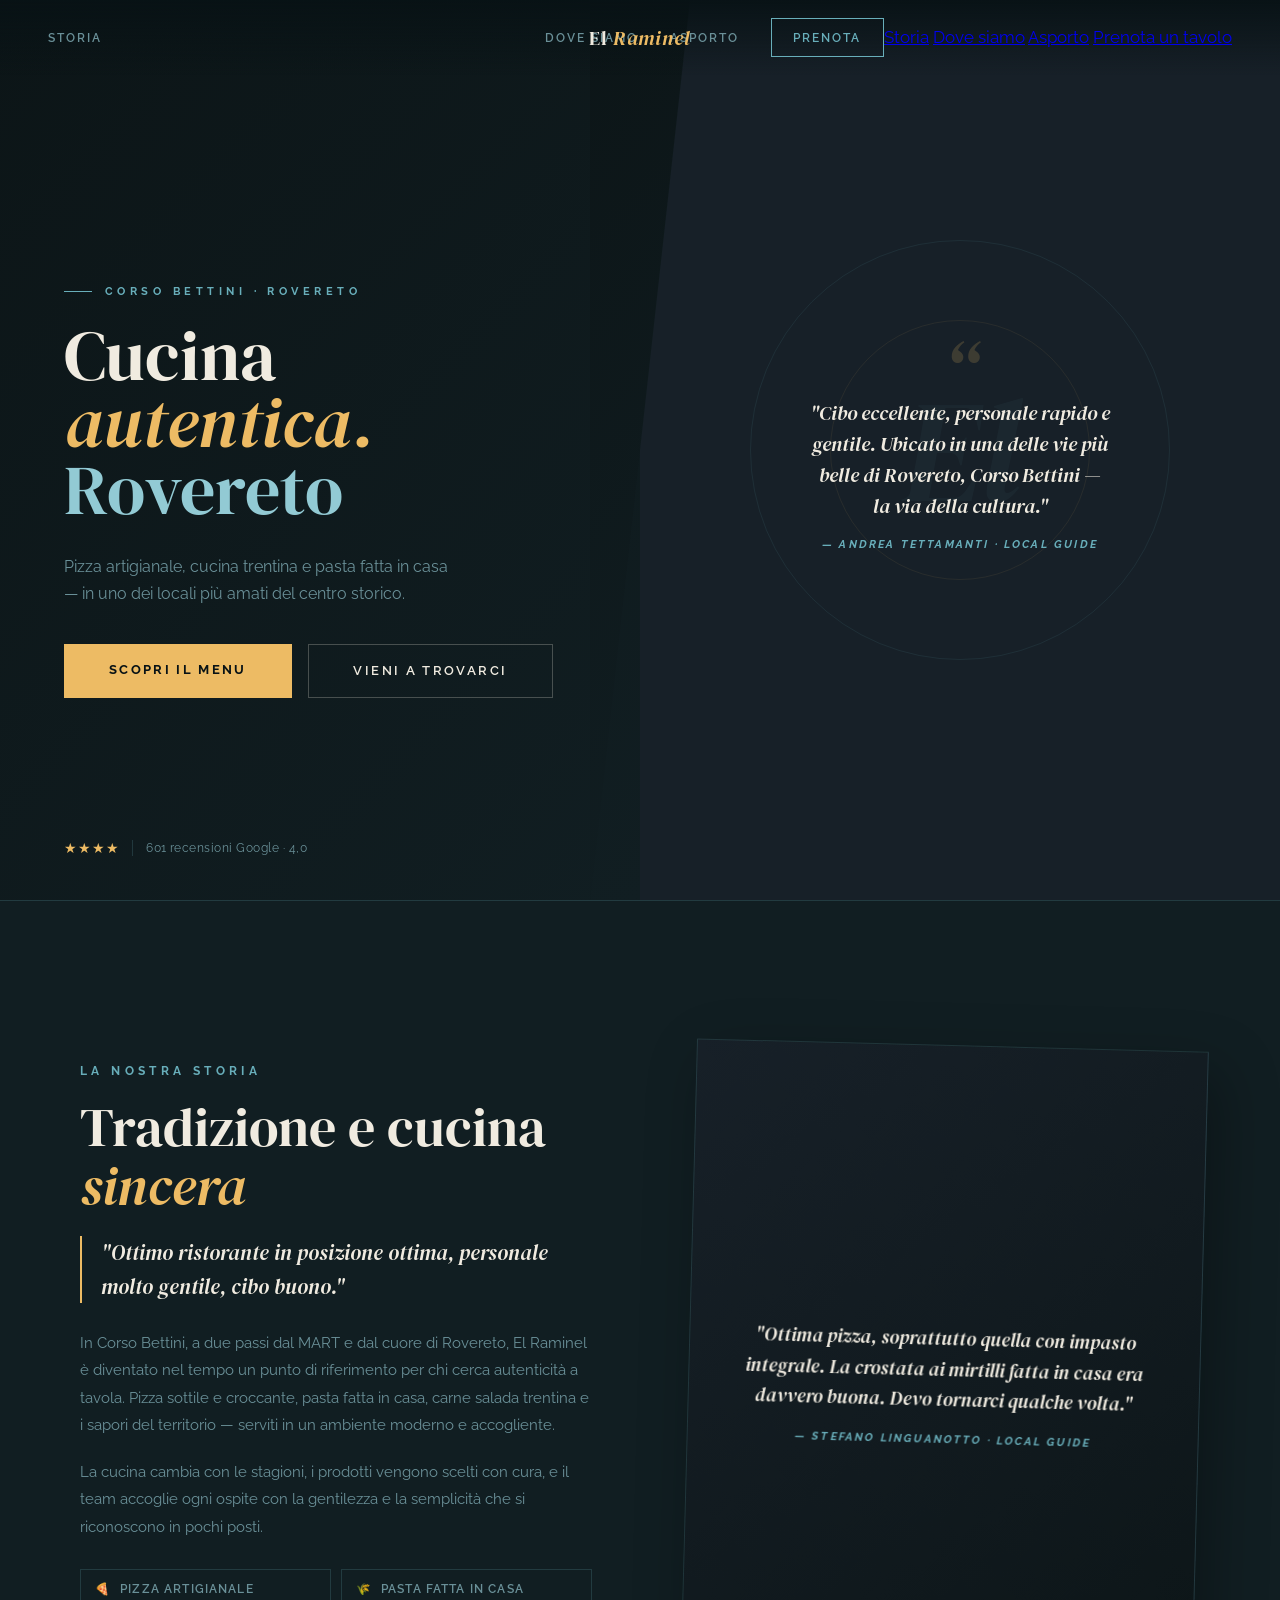
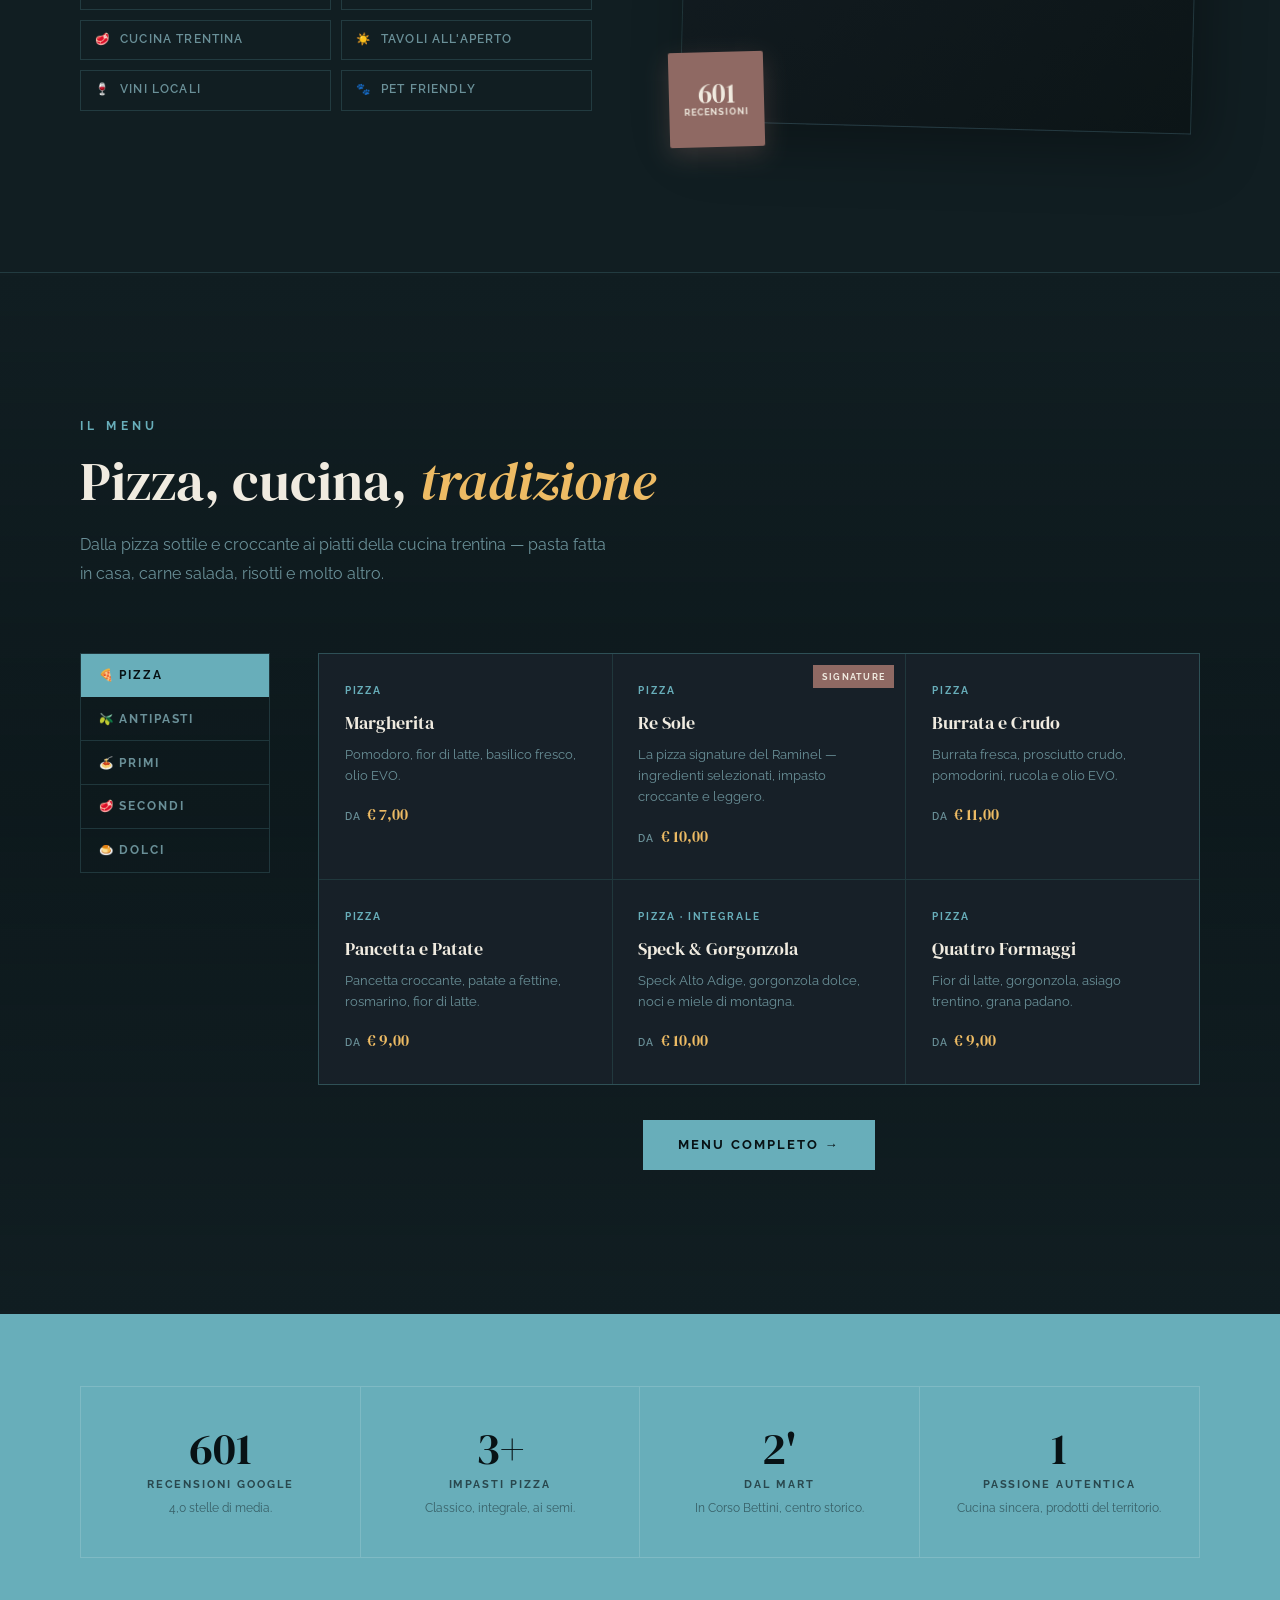
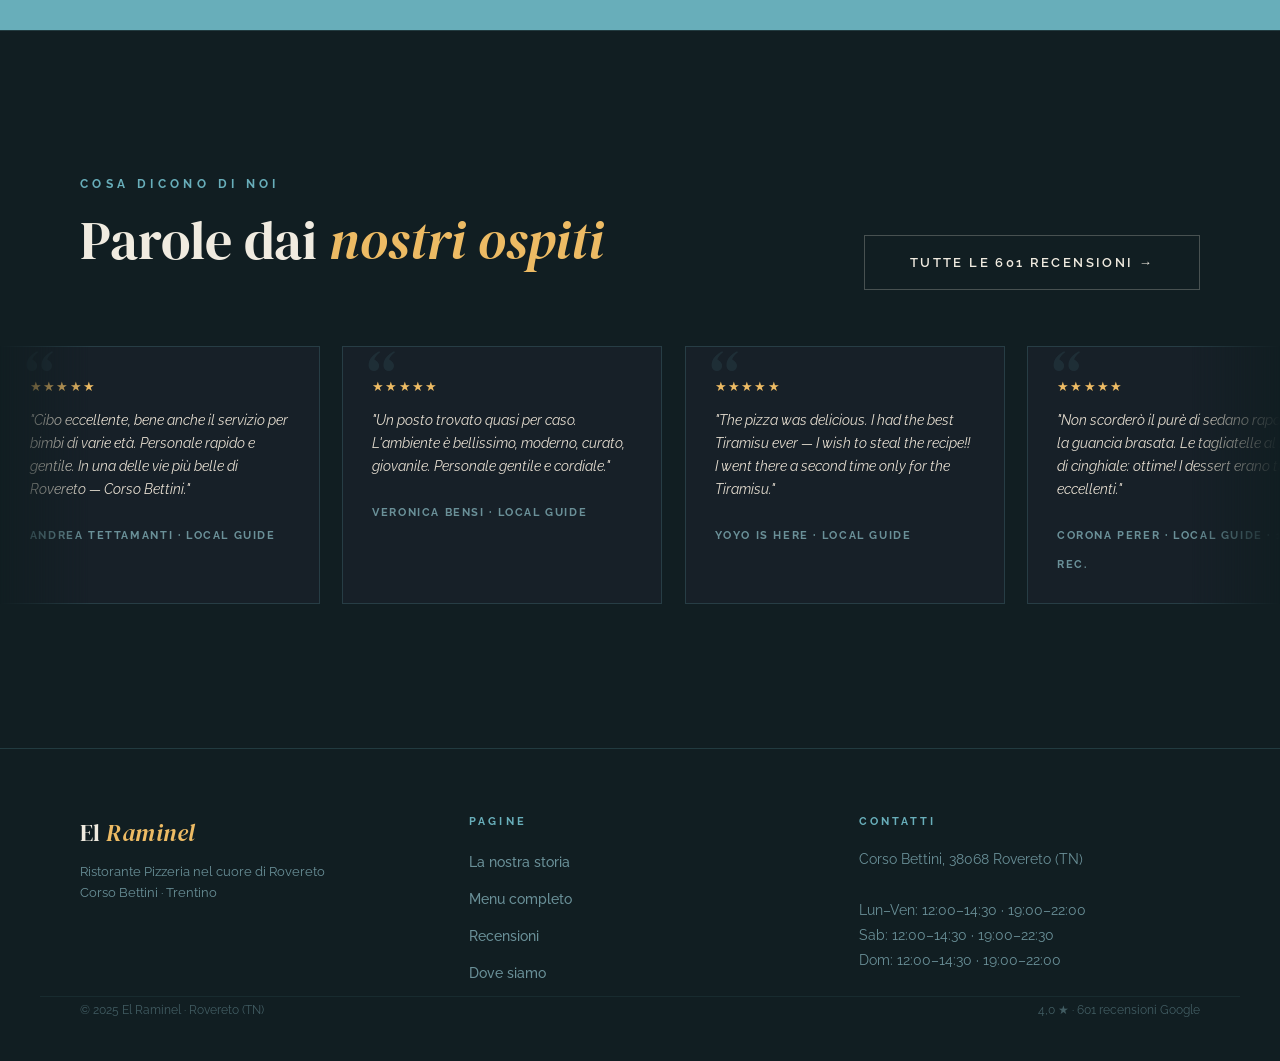
==== commit d9c896bd: "Remove location section and associated styles Removed location section and related styles from index" ====
--- a/index.html
+++ b/index.html
@@ -228,28 +228,6 @@
 .rev-stars { color:var(--amber); font-size:.8rem; letter-spacing:.1em; margin-bottom:.7rem; }
 .rev-text  { font-size:.88rem; font-style:italic; color:var(--warm); line-height:1.65; margin-bottom:1.1rem; }
 .rev-author { font-family:'Raleway',sans-serif; font-size:.67rem; font-weight:700; letter-spacing:.15em; text-transform:uppercase; color:var(--muted); }
-
-.location-section { padding:9rem 0; border-top:1px solid var(--border); }
-.location-split { display:grid; grid-template-columns:1fr 1fr; gap:5rem; align-items:start; }
-.location-map-block { border:1px solid var(--border); overflow:hidden; position:relative; aspect-ratio:1; background:var(--deep); }
-.location-map-block iframe { position:absolute; inset:0; width:100%; height:100%; border:0; display:block; filter:saturate(.65) contrast(1.05) brightness(.82) hue-rotate(160deg); }
-.location-map-link {
-  position:absolute; bottom:1rem; right:1rem; z-index:2;
-  font-family:'Raleway',sans-serif; font-size:.65rem; font-weight:700;
-  letter-spacing:.15em; text-transform:uppercase; color:var(--teal); text-decoration:none;
-  background:rgba(8,18,21,.9); border:1px solid var(--border);
-  padding:.48rem 1.1rem; backdrop-filter:blur(8px); transition:border-color .2s;
-}
-.location-map-link:hover { border-color:var(--teal); }
-.info-block { margin-bottom:2.2rem; padding-bottom:2.2rem; border-bottom:1px solid var(--border-s); }
-.info-block:last-child { border-bottom:none; margin-bottom:0; }
-.info-label { font-family:'Raleway',sans-serif; font-size:.65rem; font-weight:700; letter-spacing:.28em; text-transform:uppercase; color:var(--teal); margin-bottom:.65rem; display:block; }
-.info-value { font-family:'DM Serif Display',serif; font-size:1.1rem; color:var(--cream); line-height:1.5; }
-.info-sub { font-size:.85rem; color:var(--muted); margin-top:.35rem; }
-.hours-row { display:flex; justify-content:space-between; align-items:center; font-size:.88rem; color:var(--cream); padding:.38rem 0; border-bottom:1px solid rgba(104,174,186,.06); }
-.hours-row:last-child { border-bottom:none; }
-.hours-row .day { color:var(--muted); }
-.hours-row.today, .hours-row.today .day { color:var(--amber); }
 </style>
 </head>
 <body>
@@ -446,38 +424,6 @@
   </div>
 </section>
 
-<section class="location-section" id="location">
-  <div class="container">
-    <div class="reveal" style="margin-bottom:4rem;">
-      <span class="section-eyebrow">Dove siamo</span>
-      <h2 class="section-title">Nel cuore di <em>Rovereto</em></h2>
-    </div>
-    <div class="location-split">
-      <div class="location-map-block reveal">
-        <iframe src="https://maps.google.com/maps?q=El+Raminel+Rovereto+Corso+Bettini&output=embed&z=16" loading="lazy" allowfullscreen referrerpolicy="no-referrer-when-downgrade" title="El Raminel"></iframe>
-        <a href="https://maps.google.com/?q=El+Raminel+Rovereto" target="_blank" class="location-map-link">Apri in Maps →</a>
-      </div>
-      <div class="reveal" style="padding-top:.5rem;">
-        <div class="info-block">
-          <span class="info-label">Indirizzo</span>
-          <div class="info-value">Corso Bettini<br>38068 Rovereto (TN)</div>
-          <div class="info-sub">A 2 minuti dal MART · Centro storico</div>
-        </div>
-        <div class="info-block">
-          <span class="info-label">Orari</span>
-          <div class="hours-row"><span class="day">Lunedì – Venerdì</span><span class="time">12:00–14:30 · 19:00–22:00</span></div>
-          <div class="hours-row"><span class="day">Sabato</span><span class="time">12:00–14:30 · 19:00–22:30</span></div>
-          <div class="hours-row"><span class="day">Domenica</span><span class="time">12:00–14:30 · 19:00–22:00</span></div>
-        </div>
-        <div style="display:flex;gap:1rem;flex-wrap:wrap;margin-top:1.5rem;">
-          <a href="tel:+390464" class="btn-primary">Prenota un tavolo</a>
-          <a href="raminel-dove-siamo.html" class="btn-outline">Come raggiungerci →</a>
-        </div>
-      </div>
-    </div>
-  </div>
-</section>
-
 <footer>
   <div class="footer-inner">
     <div class="footer-brand">
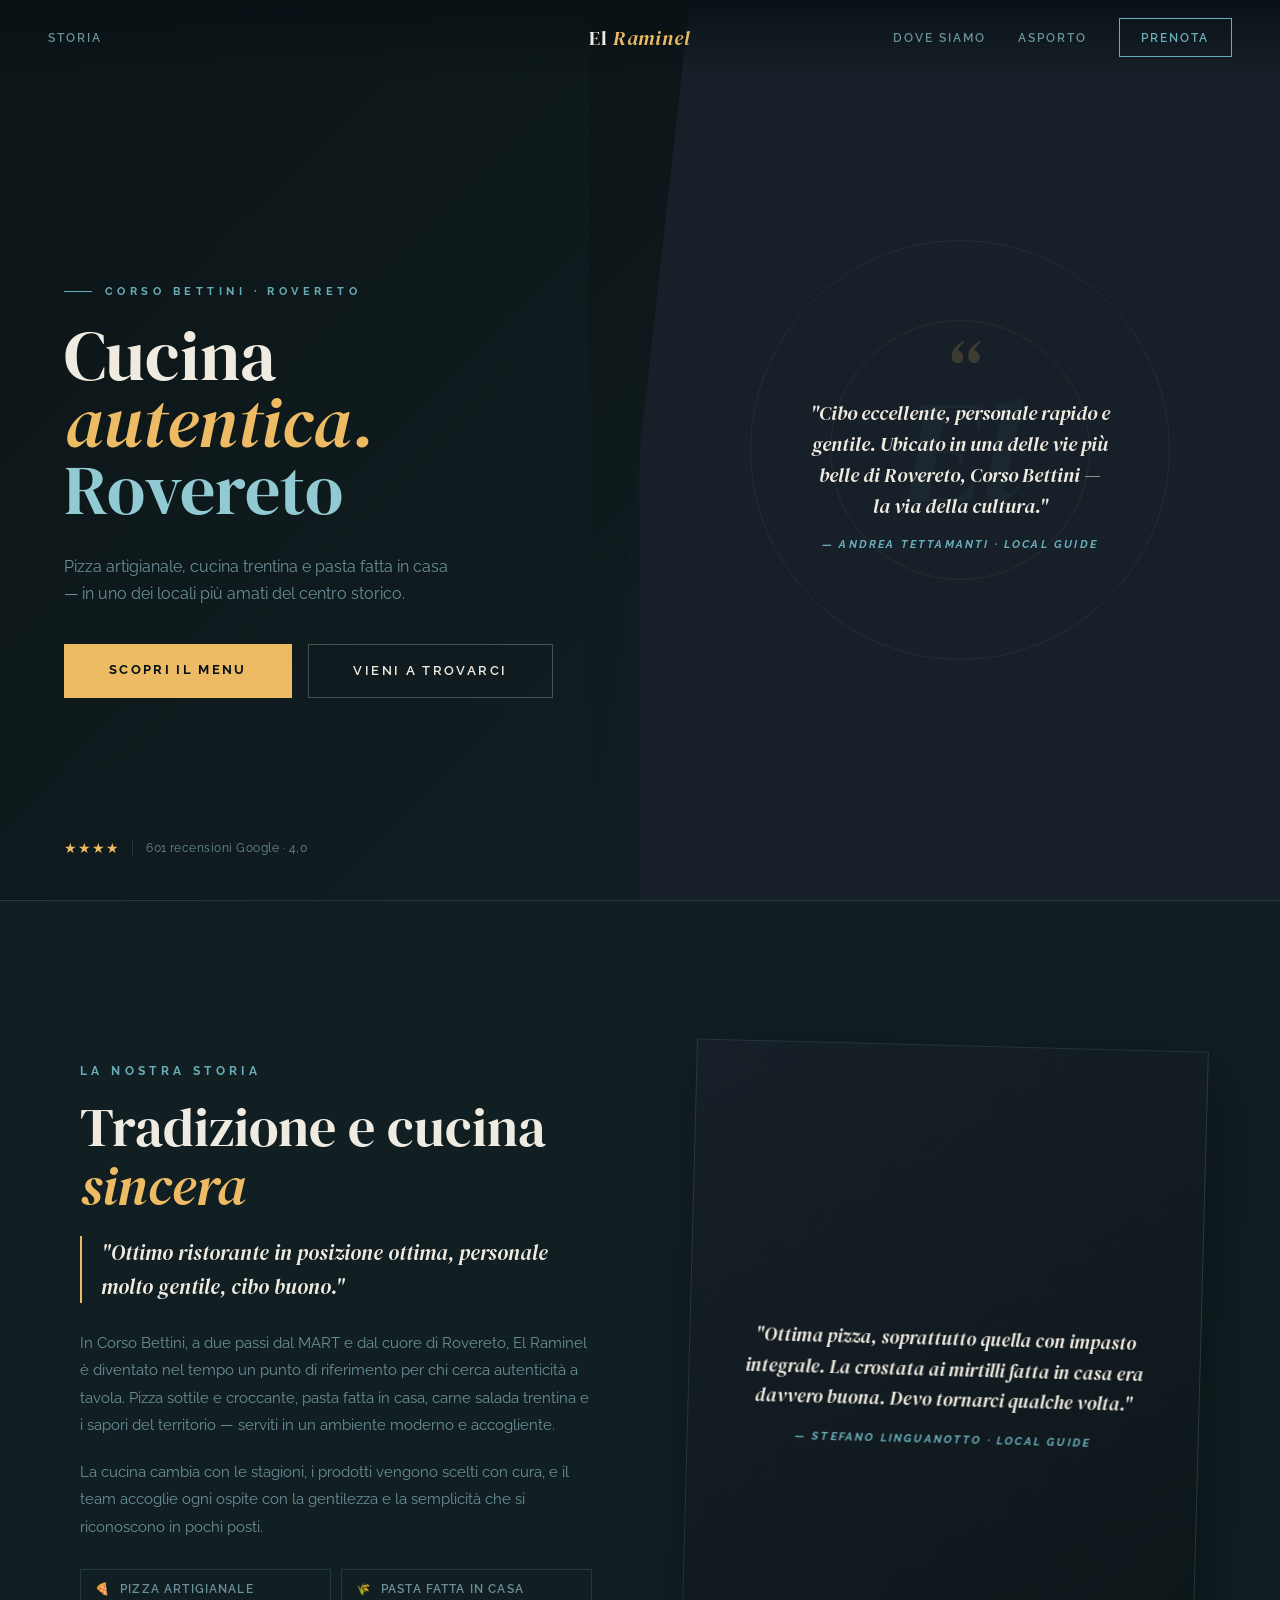
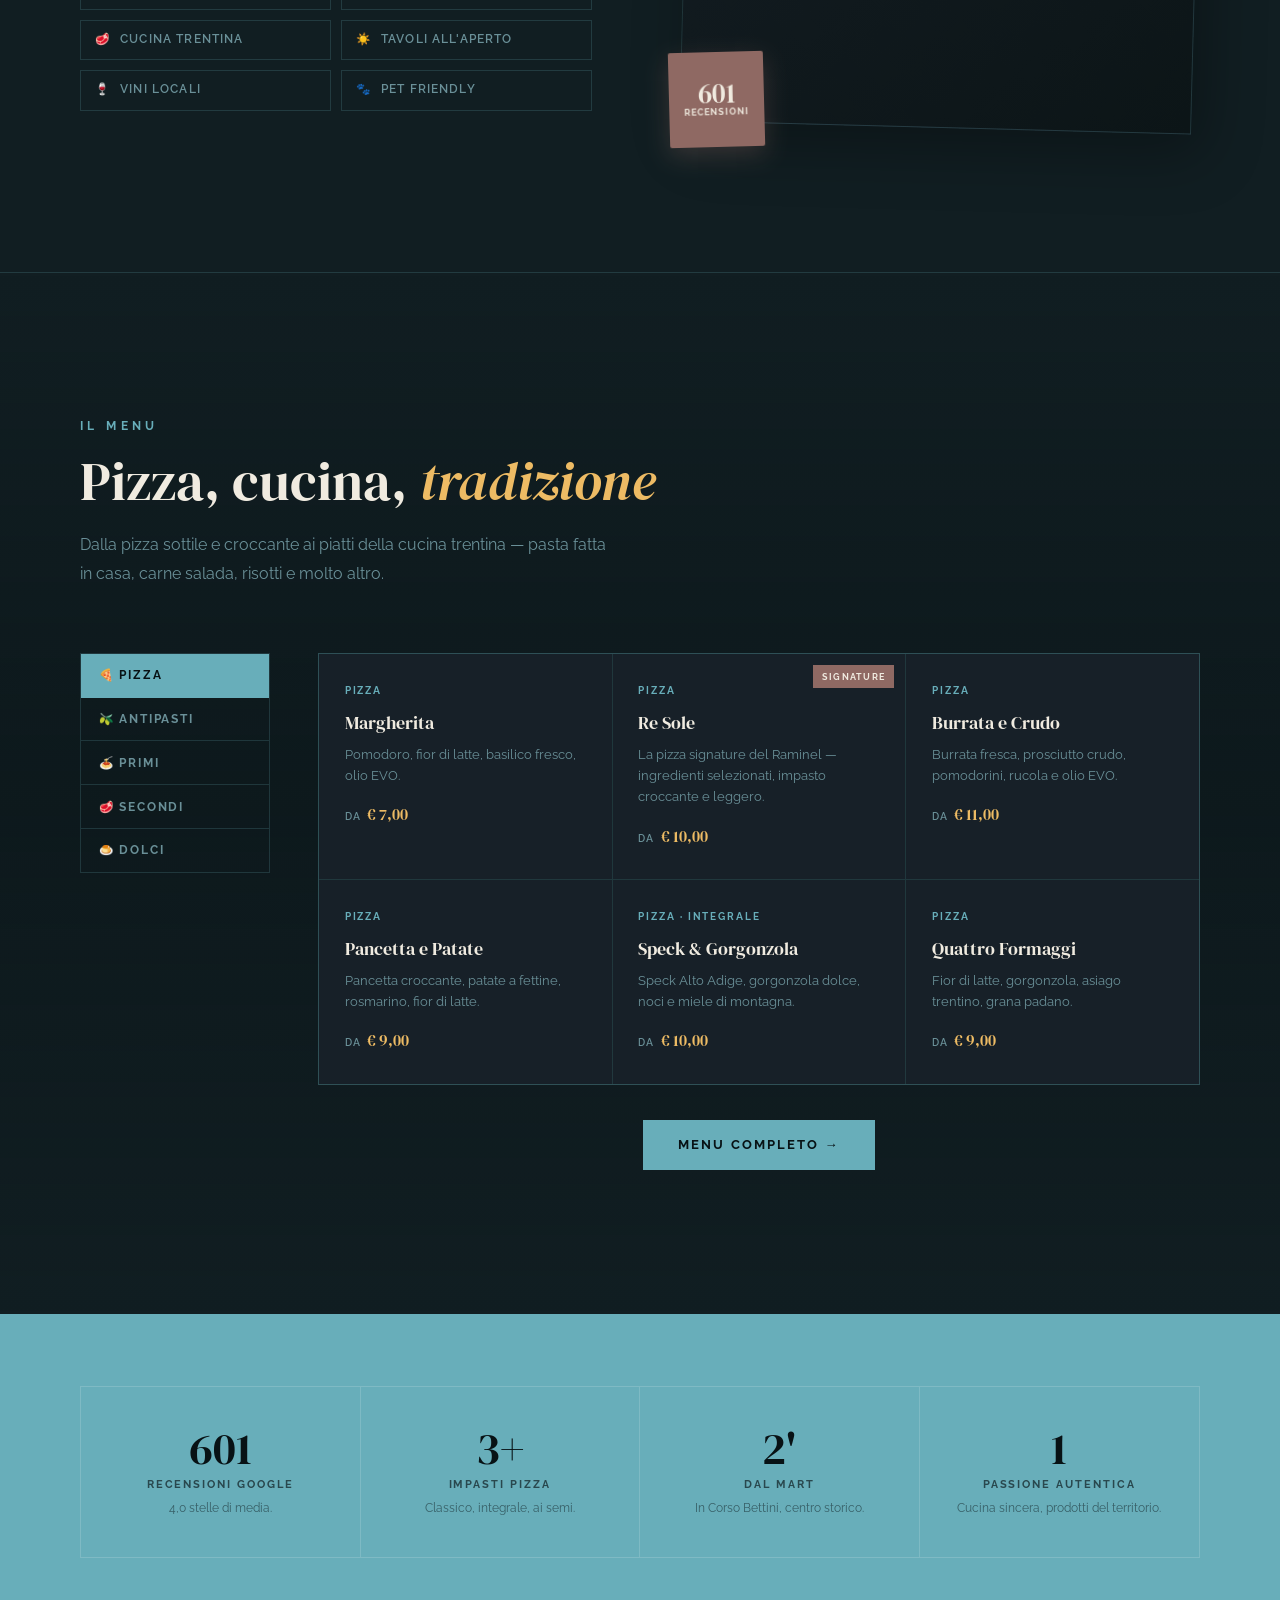
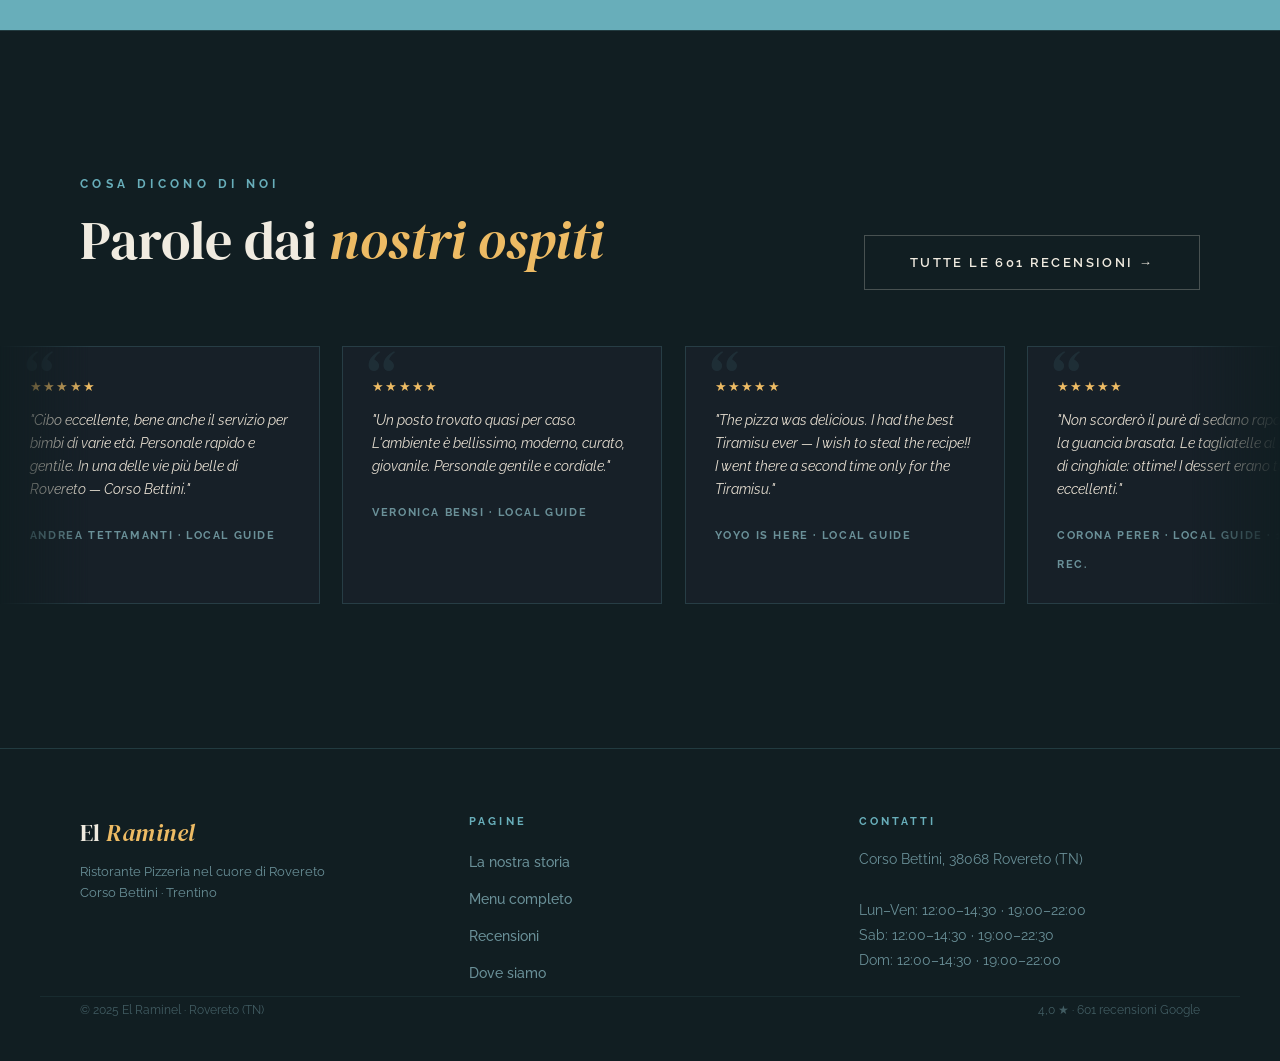
==== commit e68b5002: "Enhance SEO and social media metadata in index.html Added meta tags for SEO and social media sharing" ====
--- a/index.html
+++ b/index.html
@@ -3,8 +3,34 @@
 <head>
 <meta charset="UTF-8">
 <meta name="viewport" content="width=device-width, initial-scale=1.0">
-<title>El Raminel — Ristorante Pizzeria · Rovereto</title>
+<meta http-equiv="X-UA-Compatible" content="IE=edge">
+<title>El Raminel — Ristorante Pizzeria a Rovereto | Corso Bettini</title>
+<meta name="description" content="Ristorante Pizzeria El Raminel a Rovereto. Pizza artigianale su impasto classico, integrale o semi verdi, cucina trentina, vini selezionati. Corso Bettini, vicino al MART. Prenota online.">
+<meta name="robots" content="index,follow">
+<link rel="canonical" href="https://www.elraminel.it/">
+
+<!-- Open Graph -->
+<meta property="og:type"        content="restaurant">
+<meta property="og:site_name"   content="El Raminel — Rovereto">
+<meta property="og:title"       content="El Raminel — Ristorante Pizzeria Rovereto">
+<meta property="og:description" content="Pizza artigianale, cucina trentina e vini del territorio. Corso Bettini, Rovereto — a 2 minuti dal MART.">
+<meta property="og:url"         content="https://www.elraminel.it/">
+<meta property="og:image"       content="https://www.elraminel.it/images/og-cover.jpg">
+<meta property="og:locale"      content="it_IT">
+
+<!-- Twitter -->
+<meta name="twitter:card"        content="summary_large_image">
+<meta name="twitter:title"       content="El Raminel — Ristorante Pizzeria Rovereto">
+<meta name="twitter:description" content="Pizza artigianale, cucina trentina e vini del territorio. Corso Bettini, Rovereto — a 2 minuti dal MART.">
+<meta name="twitter:image"       content="https://www.elraminel.it/images/og-cover.jpg">
+
+<!-- Geo -->
+<meta name="geo.region"   content="IT-TN">
+<meta name="geo.placename" content="Rovereto">
+<meta name="geo.position" content="45.8915;11.0382">
+<meta name="ICBM"         content="45.8915, 11.0382">
 <link rel="preconnect" href="https://fonts.googleapis.com">
+<link rel="dns-prefetch" href="https://fonts.googleapis.com">
 <link href="https://fonts.googleapis.com/css2?family=DM+Serif+Display:ital@0;1&family=Raleway:ital,wght@0,300;0,400;0,500;0,600;0,700;0,800;1,400&display=swap" rel="stylesheet">
 <link rel="stylesheet" href="raminel-base.css">
 <link rel="stylesheet" href="raminel-responsive.css">
@@ -229,6 +255,52 @@
 .rev-text  { font-size:.88rem; font-style:italic; color:var(--warm); line-height:1.65; margin-bottom:1.1rem; }
 .rev-author { font-family:'Raleway',sans-serif; font-size:.67rem; font-weight:700; letter-spacing:.15em; text-transform:uppercase; color:var(--muted); }
 </style>
+
+<script type="application/ld+json">
+{
+  "@context": "https://schema.org",
+  "@type": "Restaurant",
+  "name": "El Raminel",
+  "alternateName": "Ristorante Pizzeria El Raminel",
+  "description": "Ristorante Pizzeria a Rovereto con pizza artigianale su impasto classico, integrale o semi verdi, cucina trentina e vini del territorio.",
+  "url": "https://www.elraminel.it",
+  "telephone": "+390464XXXXXX",
+  "address": {
+    "@type": "PostalAddress",
+    "streetAddress": "Corso Bettini",
+    "addressLocality": "Rovereto",
+    "addressRegion": "TN",
+    "postalCode": "38068",
+    "addressCountry": "IT"
+  },
+  "geo": {
+    "@type": "GeoCoordinates",
+    "latitude": 45.8915,
+    "longitude": 11.0382
+  },
+  "hasMap": "https://maps.google.com/?q=El+Raminel+Rovereto+Corso+Bettini",
+  "openingHoursSpecification": [
+    {"@type":"OpeningHoursSpecification","dayOfWeek":["Monday","Tuesday","Wednesday","Thursday","Friday"],"opens":"12:00","closes":"14:30"},
+    {"@type":"OpeningHoursSpecification","dayOfWeek":["Monday","Tuesday","Wednesday","Thursday","Friday"],"opens":"18:30","closes":"21:30"},
+    {"@type":"OpeningHoursSpecification","dayOfWeek":["Saturday","Sunday"],"opens":"12:00","closes":"14:30"},
+    {"@type":"OpeningHoursSpecification","dayOfWeek":["Saturday","Sunday"],"opens":"18:30","closes":"21:30"}
+  ],
+  "servesCuisine": ["Italiana", "Pizza", "Cucina Trentina"],
+  "priceRange": "€€",
+  "menu": "https://www.elraminel.it/raminel-menu.html",
+  "acceptsReservations": true,
+  "aggregateRating": {
+    "@type": "AggregateRating",
+    "ratingValue": "4.0",
+    "reviewCount": "601",
+    "bestRating": "5",
+    "worstRating": "1"
+  },
+  "sameAs": [
+    "https://maps.google.com/?q=El+Raminel+Rovereto"
+  ]
+}
+</script>
 </head>
 <body>
 
--- a/raminel-base.css
+++ b/raminel-base.css
@@ -265,3 +265,7 @@
 nav.nav-open .nav-hamburger span:nth-child(1) { transform:translateY(8.25px) rotate(45deg); }
 nav.nav-open .nav-hamburger span:nth-child(2) { opacity:0; }
 nav.nav-open .nav-hamburger span:nth-child(3) { transform:translateY(-8.25px) rotate(-45deg); }
+
+/* Mobile menu — hidden by default on all screen sizes,
+   shown only via media query when nav-open */
+.nav-mobile-menu { display:none; }
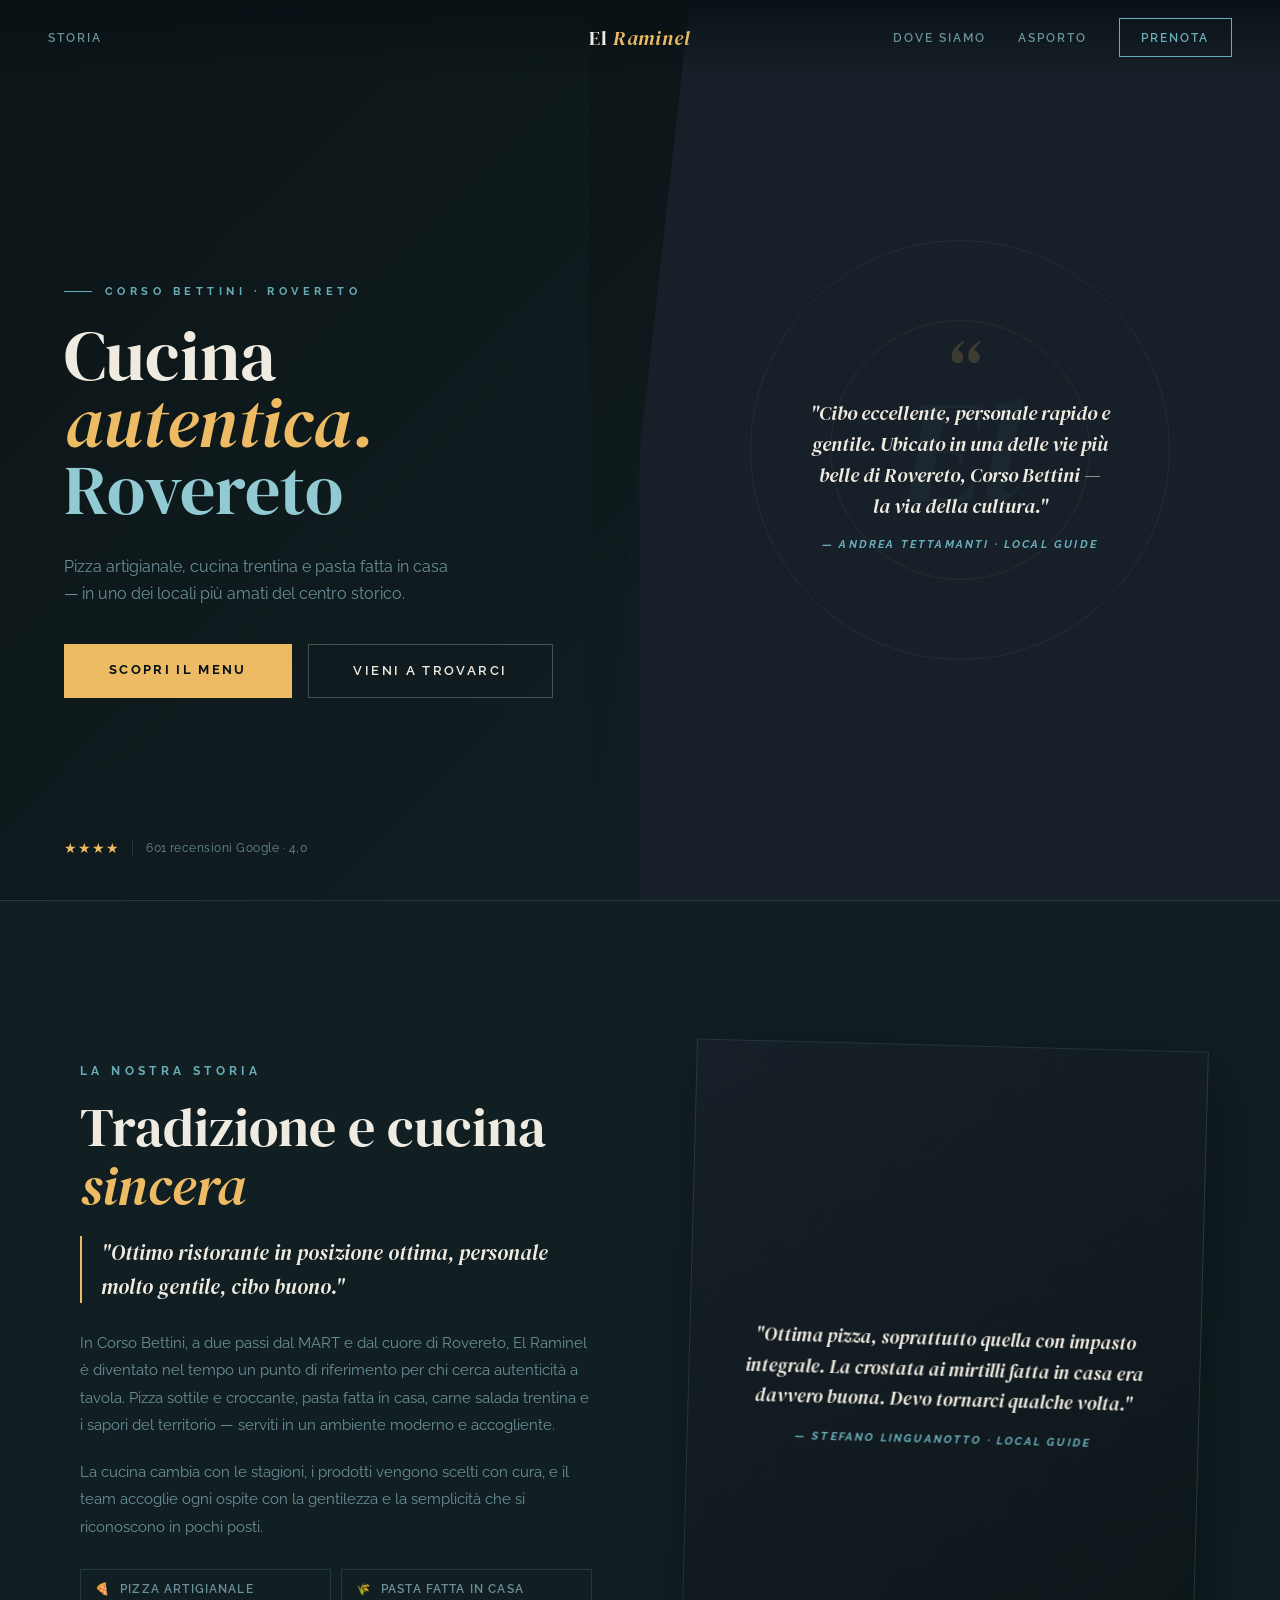
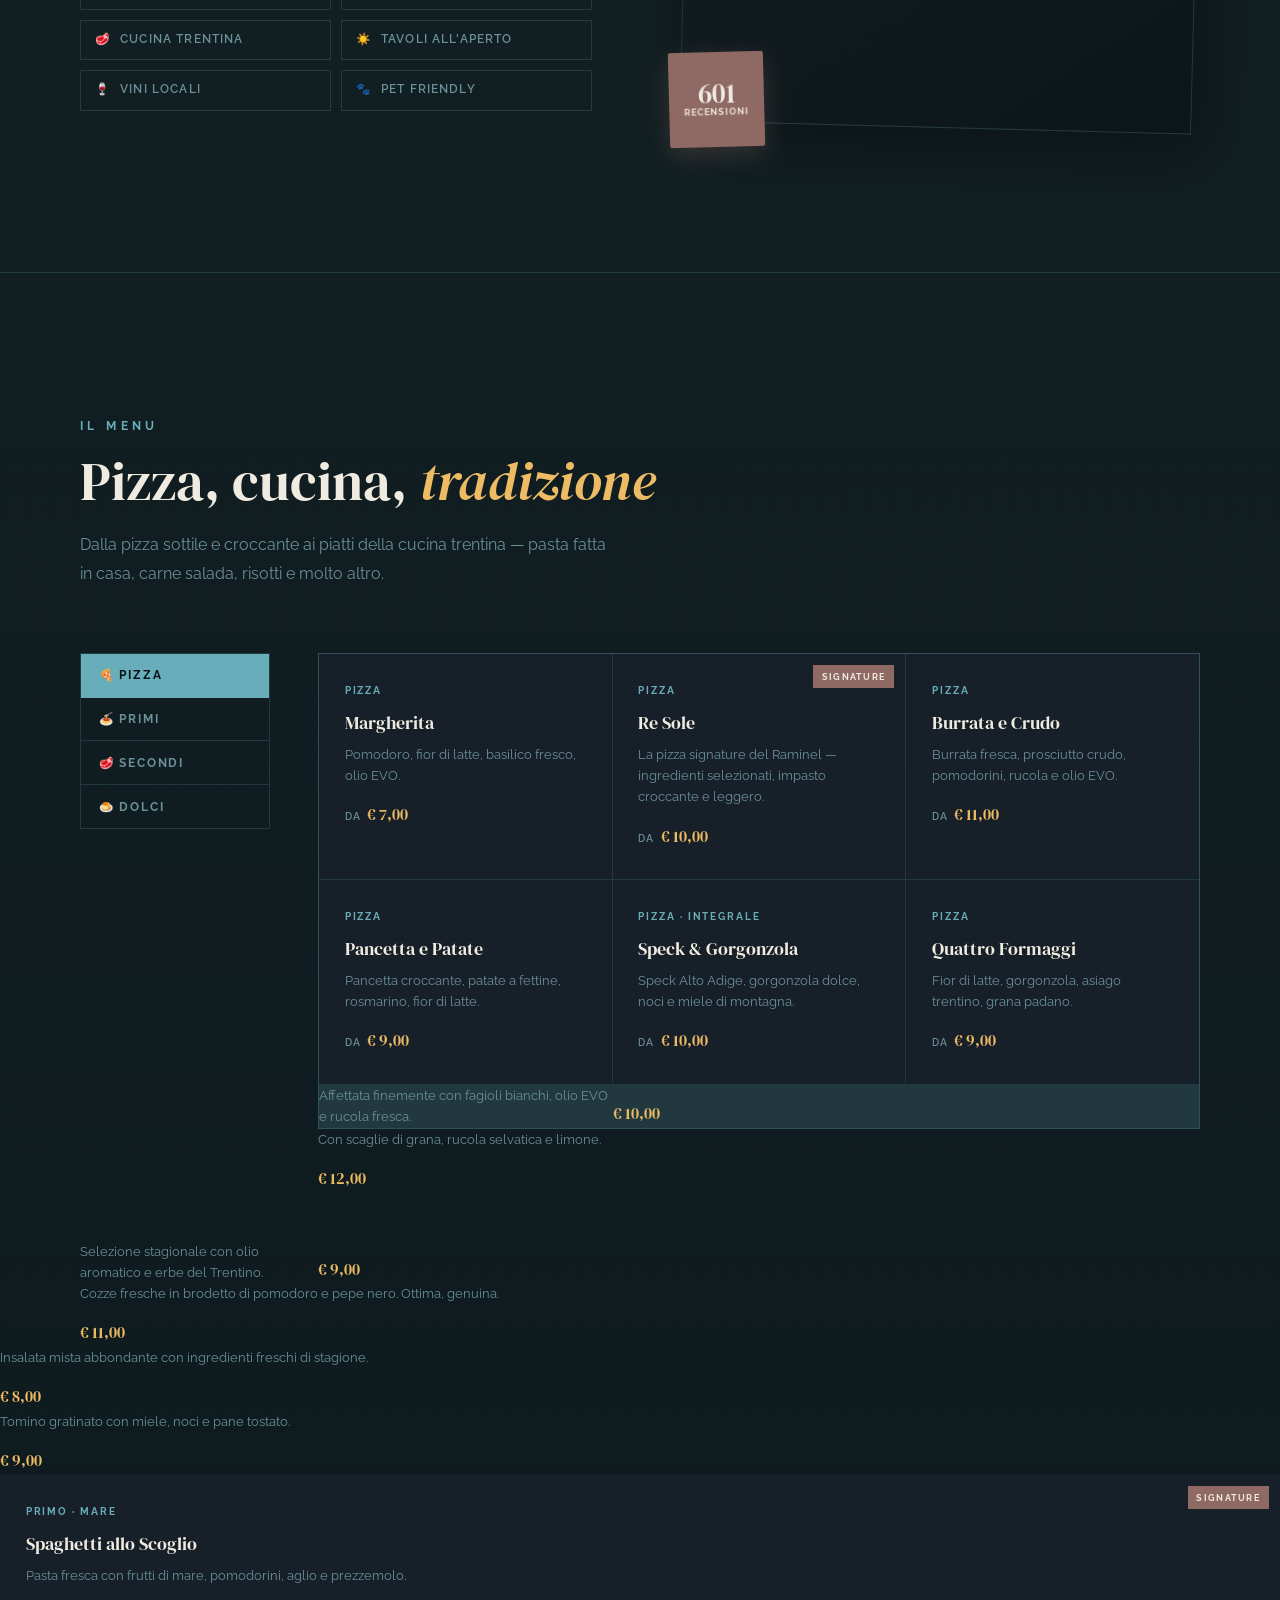
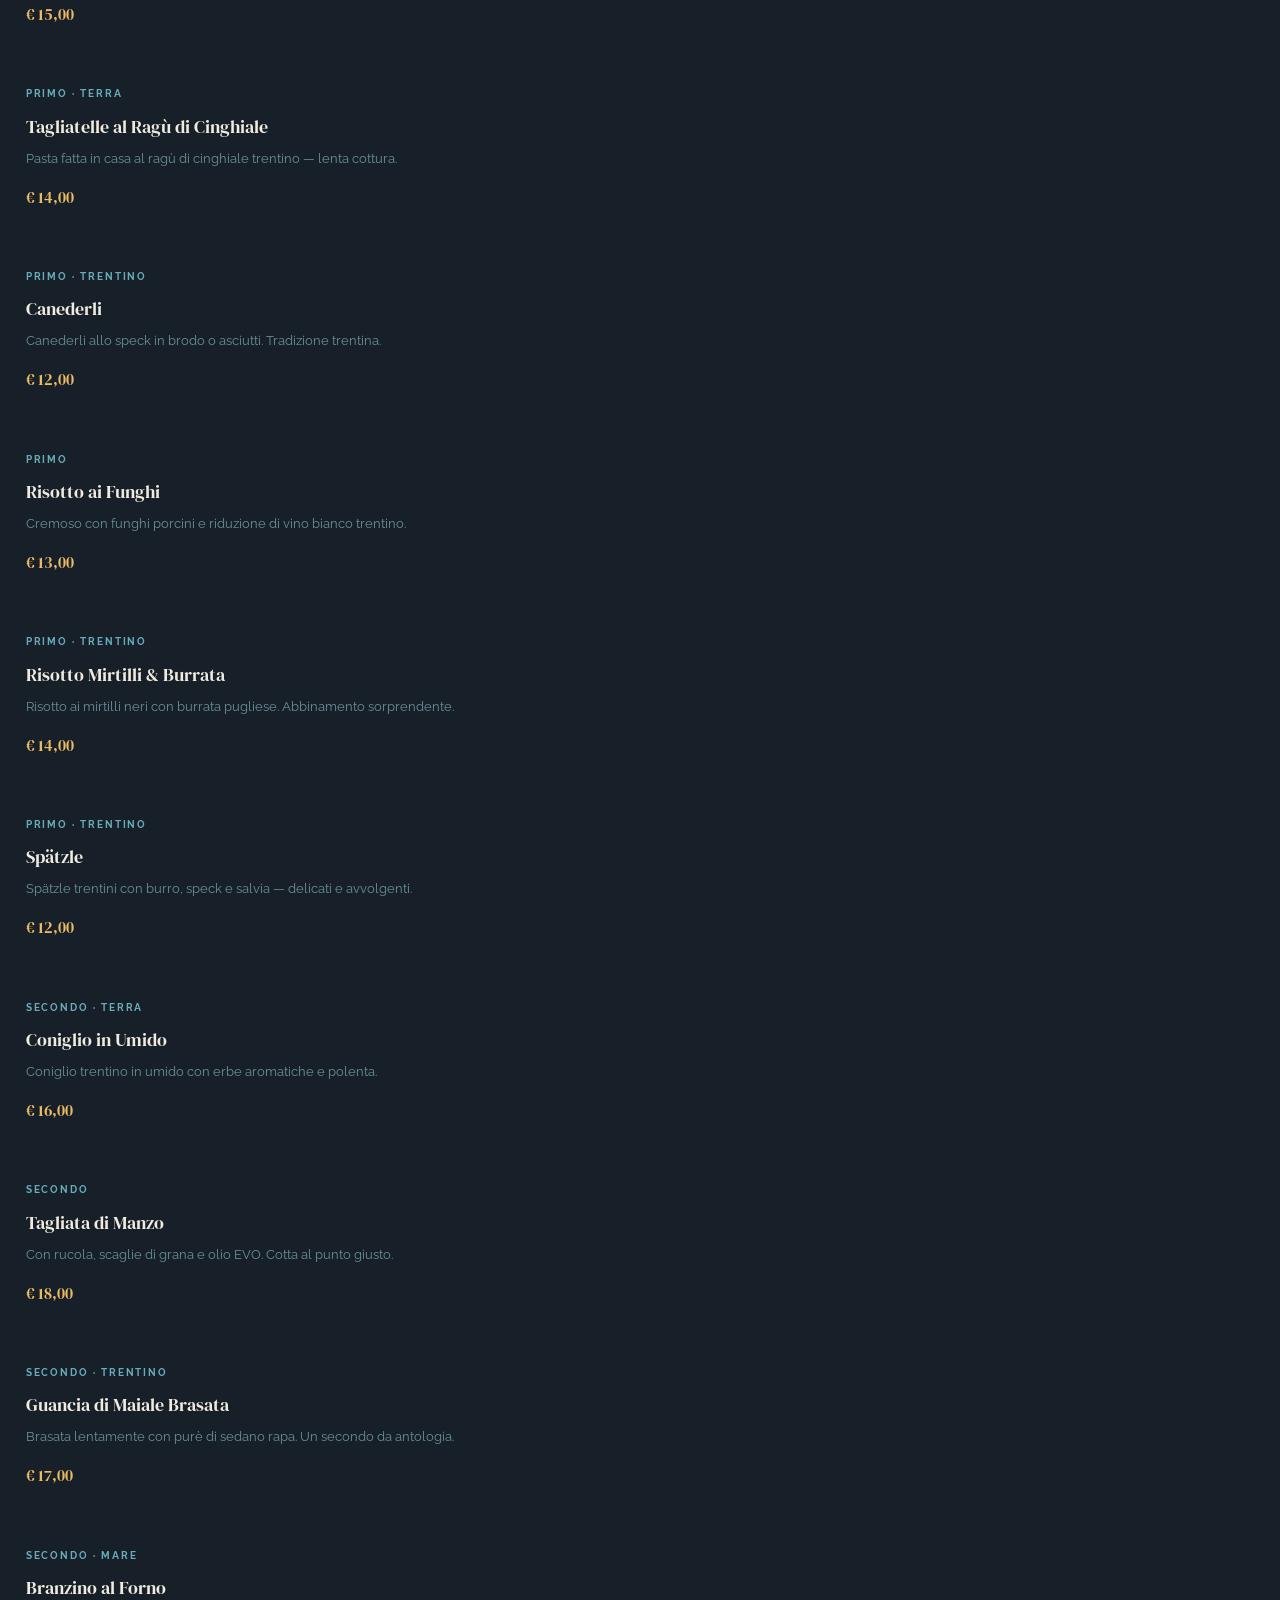
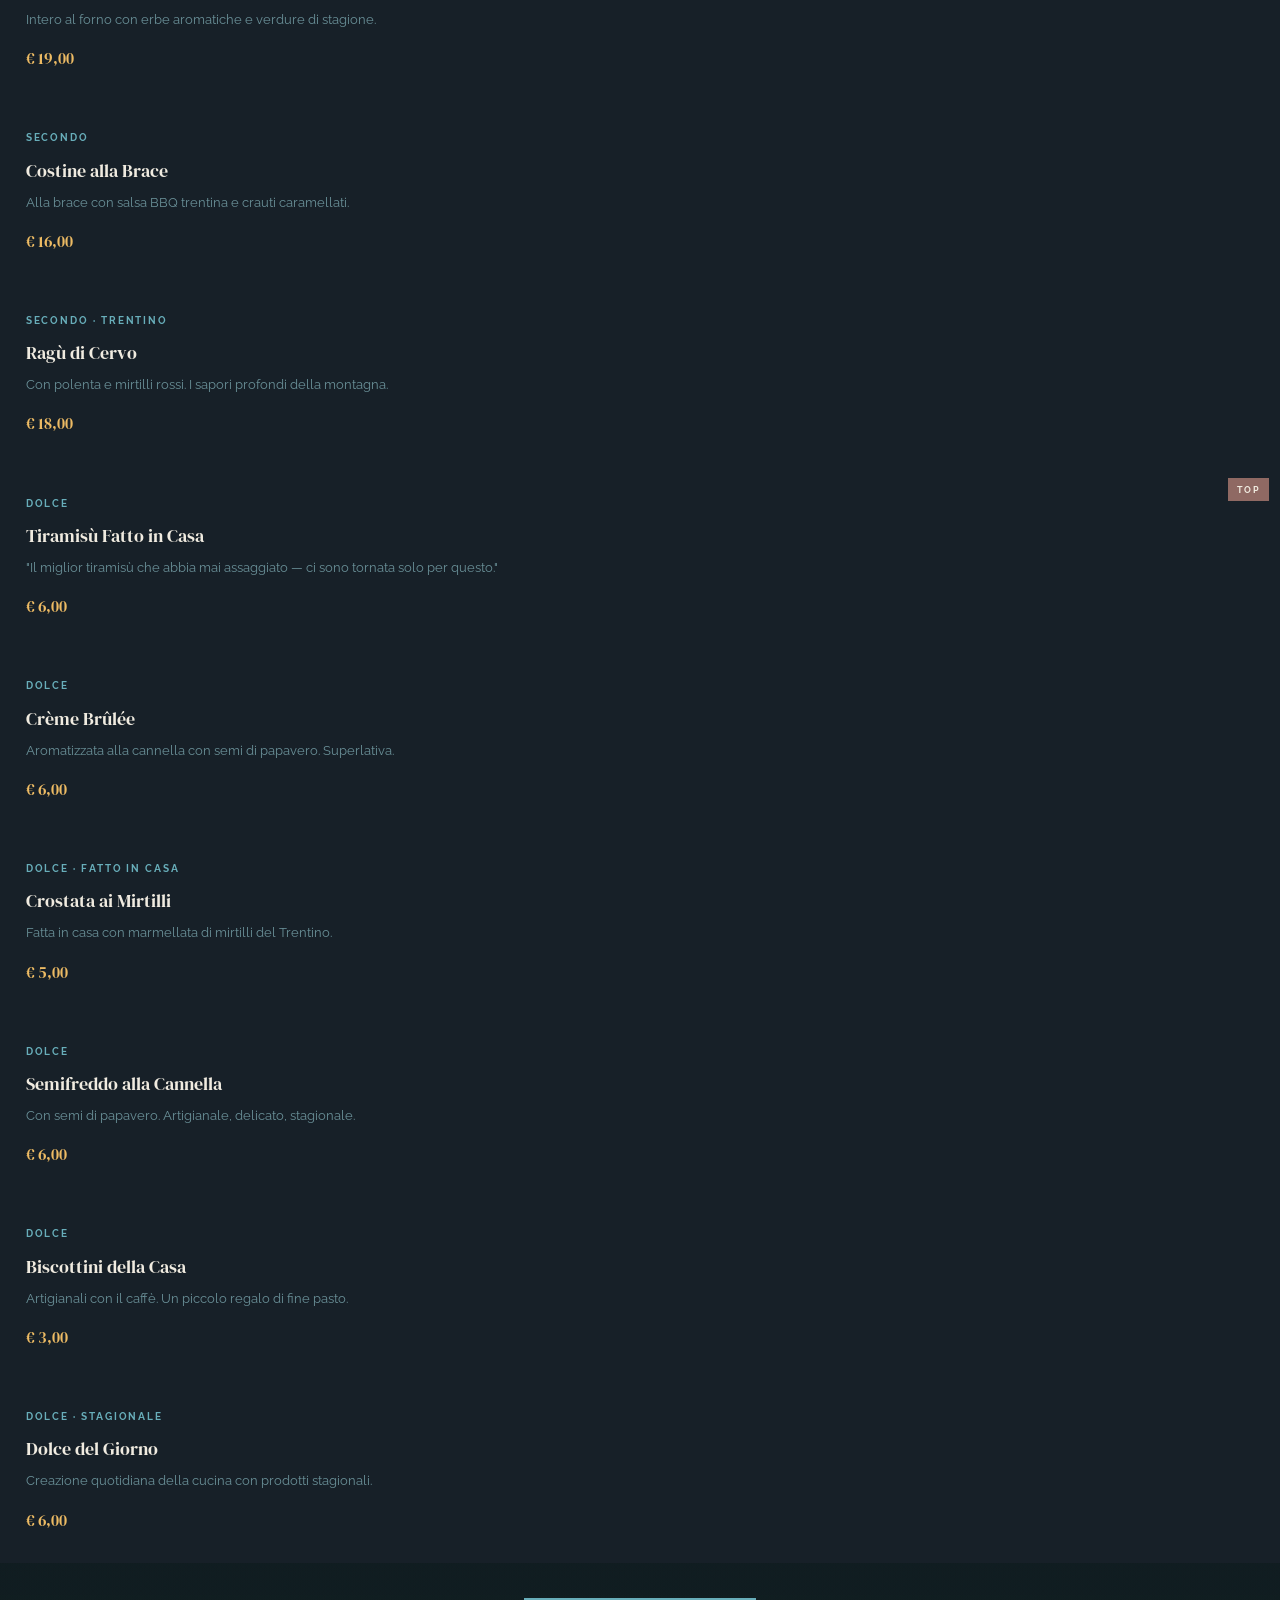
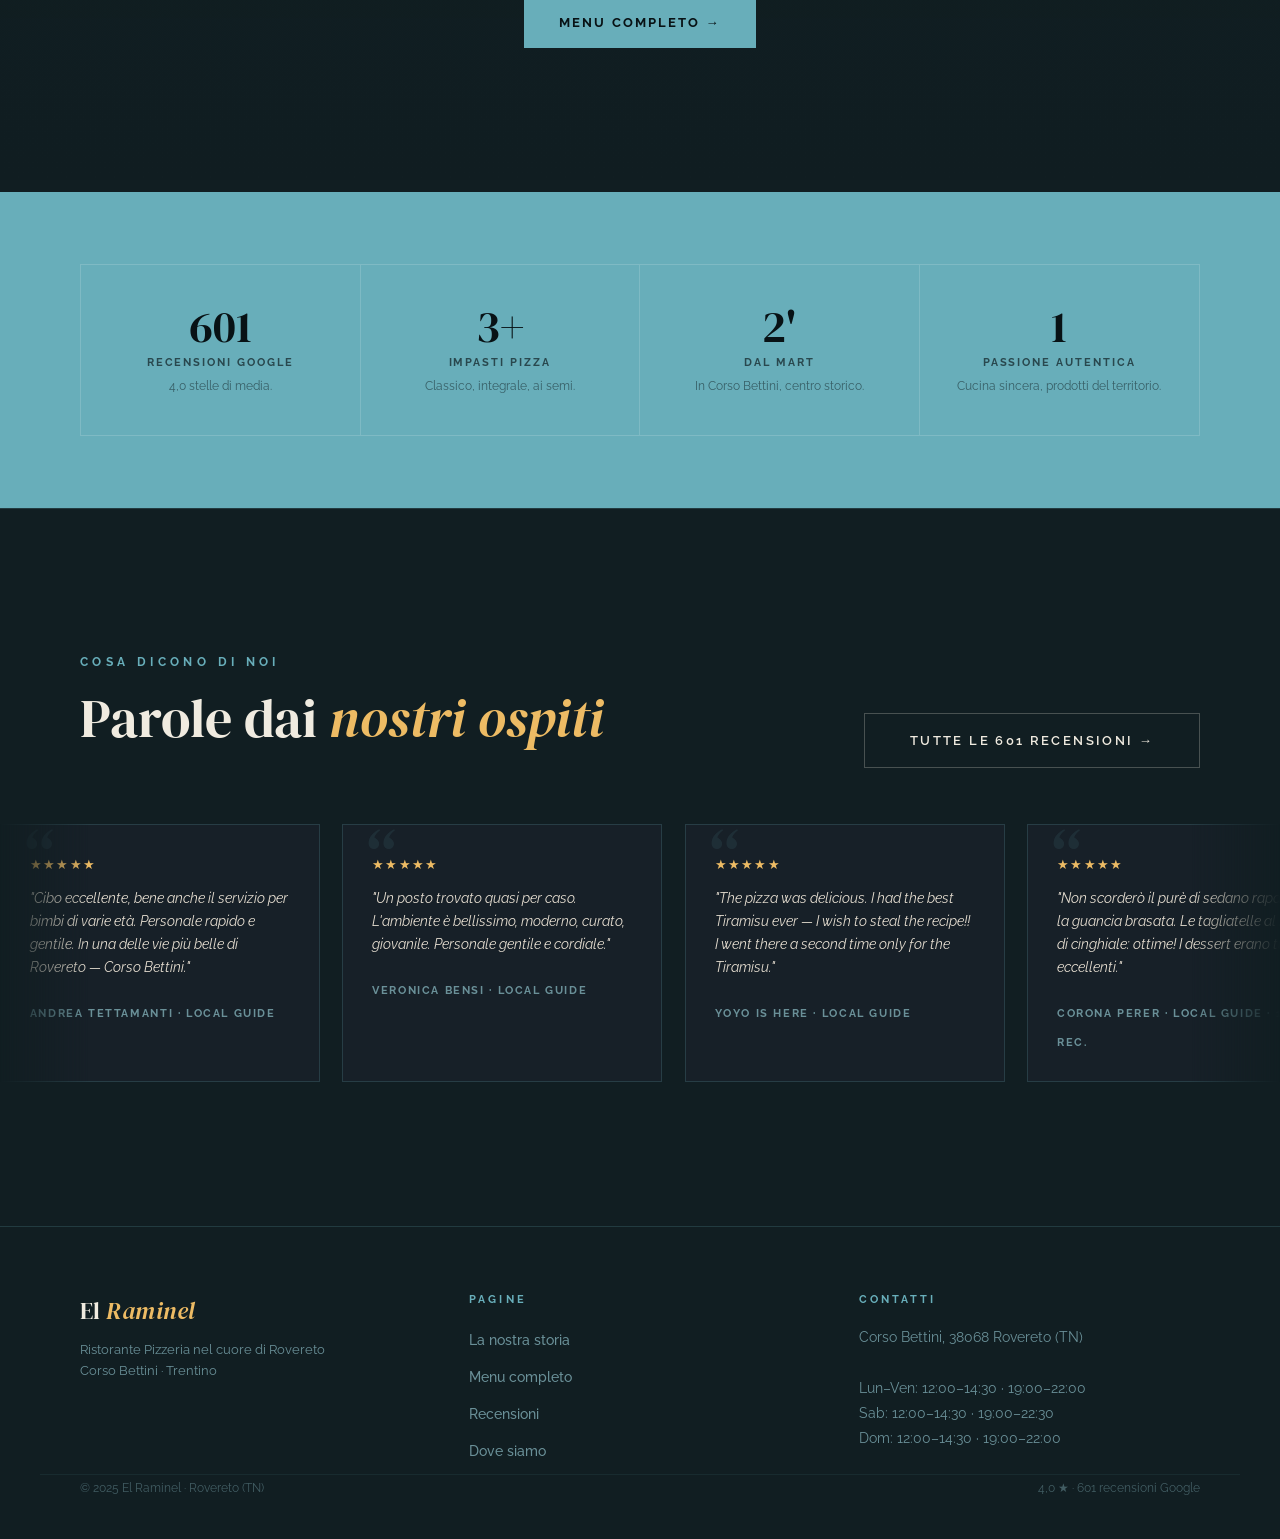
==== commit bcbe1e5e: "Update title and remove unnecessary meta tags" ====
--- a/index.html
+++ b/index.html
@@ -3,34 +3,8 @@
 <head>
 <meta charset="UTF-8">
 <meta name="viewport" content="width=device-width, initial-scale=1.0">
-<meta http-equiv="X-UA-Compatible" content="IE=edge">
-<title>El Raminel — Ristorante Pizzeria a Rovereto | Corso Bettini</title>
-<meta name="description" content="Ristorante Pizzeria El Raminel a Rovereto. Pizza artigianale su impasto classico, integrale o semi verdi, cucina trentina, vini selezionati. Corso Bettini, vicino al MART. Prenota online.">
-<meta name="robots" content="index,follow">
-<link rel="canonical" href="https://www.elraminel.it/">
-
-<!-- Open Graph -->
-<meta property="og:type"        content="restaurant">
-<meta property="og:site_name"   content="El Raminel — Rovereto">
-<meta property="og:title"       content="El Raminel — Ristorante Pizzeria Rovereto">
-<meta property="og:description" content="Pizza artigianale, cucina trentina e vini del territorio. Corso Bettini, Rovereto — a 2 minuti dal MART.">
-<meta property="og:url"         content="https://www.elraminel.it/">
-<meta property="og:image"       content="https://www.elraminel.it/images/og-cover.jpg">
-<meta property="og:locale"      content="it_IT">
-
-<!-- Twitter -->
-<meta name="twitter:card"        content="summary_large_image">
-<meta name="twitter:title"       content="El Raminel — Ristorante Pizzeria Rovereto">
-<meta name="twitter:description" content="Pizza artigianale, cucina trentina e vini del territorio. Corso Bettini, Rovereto — a 2 minuti dal MART.">
-<meta name="twitter:image"       content="https://www.elraminel.it/images/og-cover.jpg">
-
-<!-- Geo -->
-<meta name="geo.region"   content="IT-TN">
-<meta name="geo.placename" content="Rovereto">
-<meta name="geo.position" content="45.8915;11.0382">
-<meta name="ICBM"         content="45.8915, 11.0382">
+<title>El Raminel — Ristorante Pizzeria · Rovereto</title>
 <link rel="preconnect" href="https://fonts.googleapis.com">
-<link rel="dns-prefetch" href="https://fonts.googleapis.com">
 <link href="https://fonts.googleapis.com/css2?family=DM+Serif+Display:ital@0;1&family=Raleway:ital,wght@0,300;0,400;0,500;0,600;0,700;0,800;1,400&display=swap" rel="stylesheet">
 <link rel="stylesheet" href="raminel-base.css">
 <link rel="stylesheet" href="raminel-responsive.css">
@@ -255,52 +229,6 @@
 .rev-text  { font-size:.88rem; font-style:italic; color:var(--warm); line-height:1.65; margin-bottom:1.1rem; }
 .rev-author { font-family:'Raleway',sans-serif; font-size:.67rem; font-weight:700; letter-spacing:.15em; text-transform:uppercase; color:var(--muted); }
 </style>
-
-<script type="application/ld+json">
-{
-  "@context": "https://schema.org",
-  "@type": "Restaurant",
-  "name": "El Raminel",
-  "alternateName": "Ristorante Pizzeria El Raminel",
-  "description": "Ristorante Pizzeria a Rovereto con pizza artigianale su impasto classico, integrale o semi verdi, cucina trentina e vini del territorio.",
-  "url": "https://www.elraminel.it",
-  "telephone": "+390464XXXXXX",
-  "address": {
-    "@type": "PostalAddress",
-    "streetAddress": "Corso Bettini",
-    "addressLocality": "Rovereto",
-    "addressRegion": "TN",
-    "postalCode": "38068",
-    "addressCountry": "IT"
-  },
-  "geo": {
-    "@type": "GeoCoordinates",
-    "latitude": 45.8915,
-    "longitude": 11.0382
-  },
-  "hasMap": "https://maps.google.com/?q=El+Raminel+Rovereto+Corso+Bettini",
-  "openingHoursSpecification": [
-    {"@type":"OpeningHoursSpecification","dayOfWeek":["Monday","Tuesday","Wednesday","Thursday","Friday"],"opens":"12:00","closes":"14:30"},
-    {"@type":"OpeningHoursSpecification","dayOfWeek":["Monday","Tuesday","Wednesday","Thursday","Friday"],"opens":"18:30","closes":"21:30"},
-    {"@type":"OpeningHoursSpecification","dayOfWeek":["Saturday","Sunday"],"opens":"12:00","closes":"14:30"},
-    {"@type":"OpeningHoursSpecification","dayOfWeek":["Saturday","Sunday"],"opens":"18:30","closes":"21:30"}
-  ],
-  "servesCuisine": ["Italiana", "Pizza", "Cucina Trentina"],
-  "priceRange": "€€",
-  "menu": "https://www.elraminel.it/raminel-menu.html",
-  "acceptsReservations": true,
-  "aggregateRating": {
-    "@type": "AggregateRating",
-    "ratingValue": "4.0",
-    "reviewCount": "601",
-    "bestRating": "5",
-    "worstRating": "1"
-  },
-  "sameAs": [
-    "https://maps.google.com/?q=El+Raminel+Rovereto"
-  ]
-}
-</script>
 </head>
 <body>
 
@@ -396,7 +324,6 @@
     <div class="menu-preview-layout reveal">
       <div class="menu-tabs-side">
         <button class="menu-tab-side active" data-cat="pizza">🍕 Pizza</button>
-        <button class="menu-tab-side" data-cat="antipasti">🫒 Antipasti</button>
         <button class="menu-tab-side" data-cat="primi">🍝 Primi</button>
         <button class="menu-tab-side" data-cat="secondi">🥩 Secondi</button>
         <button class="menu-tab-side" data-cat="dolci">🍮 Dolci</button>
@@ -404,7 +331,6 @@
       <div>
         <div class="menu-tabs-top" id="menuTabsTop">
           <button class="menu-tab-top active" data-cat="pizza">Pizza</button>
-          <button class="menu-tab-top" data-cat="antipasti">Antipasti</button>
           <button class="menu-tab-top" data-cat="primi">Primi</button>
           <button class="menu-tab-top" data-cat="secondi">Secondi</button>
           <button class="menu-tab-top" data-cat="dolci">Dolci</button>
@@ -415,14 +341,7 @@
           <div class="menu-item" data-cat="pizza"><span class="menu-item-cat">Pizza</span><div class="menu-item-name">Burrata e Crudo</div><div class="menu-item-desc">Burrata fresca, prosciutto crudo, pomodorini, rucola e olio EVO.</div><div class="menu-item-price"><span class="from">da</span>€ 11,00</div></div>
           <div class="menu-item" data-cat="pizza"><span class="menu-item-cat">Pizza</span><div class="menu-item-name">Pancetta e Patate</div><div class="menu-item-desc">Pancetta croccante, patate a fettine, rosmarino, fior di latte.</div><div class="menu-item-price"><span class="from">da</span>€ 9,00</div></div>
           <div class="menu-item" data-cat="pizza"><span class="menu-item-cat">Pizza · Integrale</span><div class="menu-item-name">Speck &amp; Gorgonzola</div><div class="menu-item-desc">Speck Alto Adige, gorgonzola dolce, noci e miele di montagna.</div><div class="menu-item-price"><span class="from">da</span>€ 10,00</div></div>
-          <div class="menu-item" data-cat="pizza"><span class="menu-item-cat">Pizza</span><div class="menu-item-name">Quattro Formaggi</div><div class="menu-item-desc">Fior di latte, gorgonzola, asiago trentino, grana padano.</div><div class="menu-item-price"><span class="from">da</span>€ 9,00</div></div>
-
-          <div class="menu-item" data-cat="antipasti"><span class="menu-special-tag">Del territorio</span><span class="menu-item-cat">Antipasto</span><div class="menu-item-name">Carne Salada Trentina</div><div class="menu-item-desc">Affettata finemente con fagioli bianchi, olio EVO e rucola fresca.</div><div class="menu-item-price">€ 10,00</div></div>
-          <div class="menu-item" data-cat="antipasti"><span class="menu-item-cat">Antipasto</span><div class="menu-item-name">Carpaccio di Manzo</div><div class="menu-item-desc">Con scaglie di grana, rucola selvatica e limone.</div><div class="menu-item-price">€ 12,00</div></div>
-          <div class="menu-item" data-cat="antipasti"><span class="menu-item-cat">Antipasto</span><div class="menu-item-name">Verdure Grigliate</div><div class="menu-item-desc">Selezione stagionale con olio aromatico e erbe del Trentino.</div><div class="menu-item-price">€ 9,00</div></div>
-          <div class="menu-item" data-cat="antipasti"><span class="menu-item-cat">Antipasto · Mare</span><div class="menu-item-name">Pepata di Cozze</div><div class="menu-item-desc">Cozze fresche in brodetto di pomodoro e pepe nero. Ottima, genuina.</div><div class="menu-item-price">€ 11,00</div></div>
-          <div class="menu-item" data-cat="antipasti"><span class="menu-item-cat">Antipasto</span><div class="menu-item-name">Insalatona El Raminel</div><div class="menu-item-desc">Insalata mista abbondante con ingredienti freschi di stagione.</div><div class="menu-item-price">€ 8,00</div></div>
-          <div class="menu-item" data-cat="antipasti"><span class="menu-item-cat">Antipasto</span><div class="menu-item-name">Tomino Caldo</div><div class="menu-item-desc">Tomino gratinato con miele, noci e pane tostato.</div><div class="menu-item-price">€ 9,00</div></div>
+          <div class="menu-item" data-cat="pizza"><span class="menu-item-cat">Pizza</span><div class="menu-item-name">Quattro Formaggi</div><div class="menu-item-desc">Fior di latte, gorgonzola, asiago trentino, grana padano.</div><div class="menu-item-price"><span class="from">da</span>€ 9,00</div></div><div class="menu-item-desc">Affettata finemente con fagioli bianchi, olio EVO e rucola fresca.</div><div class="menu-item-price">€ 10,00</div></div><div class="menu-item-desc">Con scaglie di grana, rucola selvatica e limone.</div><div class="menu-item-price">€ 12,00</div></div><div class="menu-item-desc">Selezione stagionale con olio aromatico e erbe del Trentino.</div><div class="menu-item-price">€ 9,00</div></div><div class="menu-item-desc">Cozze fresche in brodetto di pomodoro e pepe nero. Ottima, genuina.</div><div class="menu-item-price">€ 11,00</div></div><div class="menu-item-desc">Insalata mista abbondante con ingredienti freschi di stagione.</div><div class="menu-item-price">€ 8,00</div></div><div class="menu-item-desc">Tomino gratinato con miele, noci e pane tostato.</div><div class="menu-item-price">€ 9,00</div></div>
 
           <div class="menu-item" data-cat="primi"><span class="menu-special-tag">Signature</span><span class="menu-item-cat">Primo · Mare</span><div class="menu-item-name">Spaghetti allo Scoglio</div><div class="menu-item-desc">Pasta fresca con frutti di mare, pomodorini, aglio e prezzemolo.</div><div class="menu-item-price">€ 15,00</div></div>
           <div class="menu-item" data-cat="primi"><span class="menu-item-cat">Primo · Terra</span><div class="menu-item-name">Tagliatelle al Ragù di Cinghiale</div><div class="menu-item-desc">Pasta fatta in casa al ragù di cinghiale trentino — lenta cottura.</div><div class="menu-item-price">€ 14,00</div></div>
--- a/raminel-responsive.css
+++ b/raminel-responsive.css
@@ -71,8 +71,14 @@
 
   /* ── Menu preview (homepage) ── */
   .menu-preview { padding: 6rem 0; }
-  .menu-tabs-side { display:none; }
-  .menu-tabs-top { display:flex !important; }
+  .menu-tabs-side { display:none !important; }
+  .menu-preview-layout { display:block !important; }
+  .menu-tabs-top {
+    display:flex !important; flex-wrap:nowrap !important;
+    overflow-x:auto !important; -webkit-overflow-scrolling:touch !important;
+    margin-bottom:1.2rem !important; border-bottom:1px solid var(--border);
+  }
+  .menu-tab-top { flex-shrink:0 !important; white-space:nowrap; padding:.8rem 1.2rem !important; }
   .menu-preview-grid { grid-template-columns: 1fr 1fr !important; }
 
   /* ── Stats band ── */
@@ -94,6 +100,16 @@
   .menu-cards-area { padding:2rem 1.5rem 5rem !important; }
   .menu-cards-grid { grid-template-columns: 1fr 1fr !important; }
   .dough-legend { padding:2.5rem 1.5rem !important; grid-template-columns:1fr !important; }
+
+
+  /* ── Menu page: card full bleed mobile ── */
+  .menu-cards-area { padding:1.5rem 0 5rem !important; }
+  .menu-search-row { padding:1.5rem 1.2rem 0 !important; }
+  .menu-cat-bar { padding:0 !important; }
+  .pizza-card {
+    border-left:none !important; border-right:none !important;
+    /* già full-width grazie al flex column sul grid */
+  }
 
   /* ── Recensioni page ── */
   .recens-hero-grid { grid-template-columns:1fr !important; }
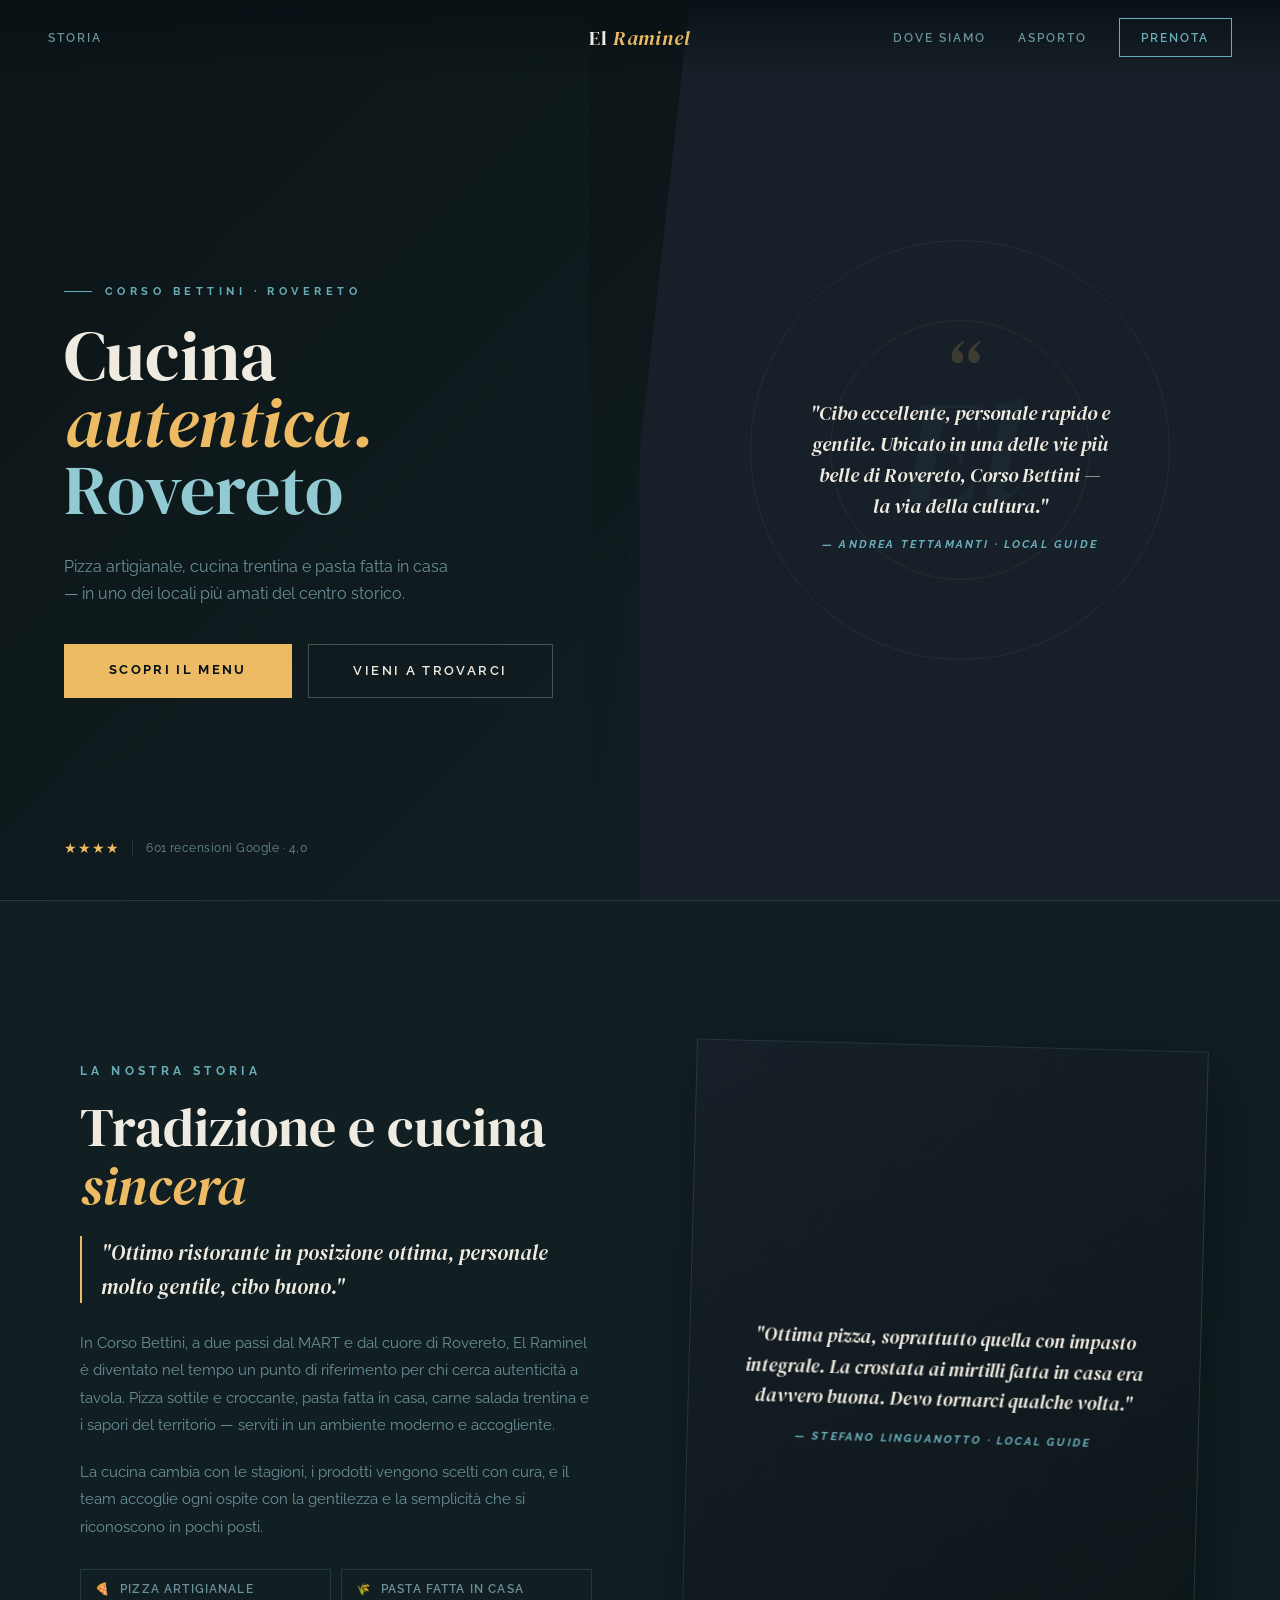
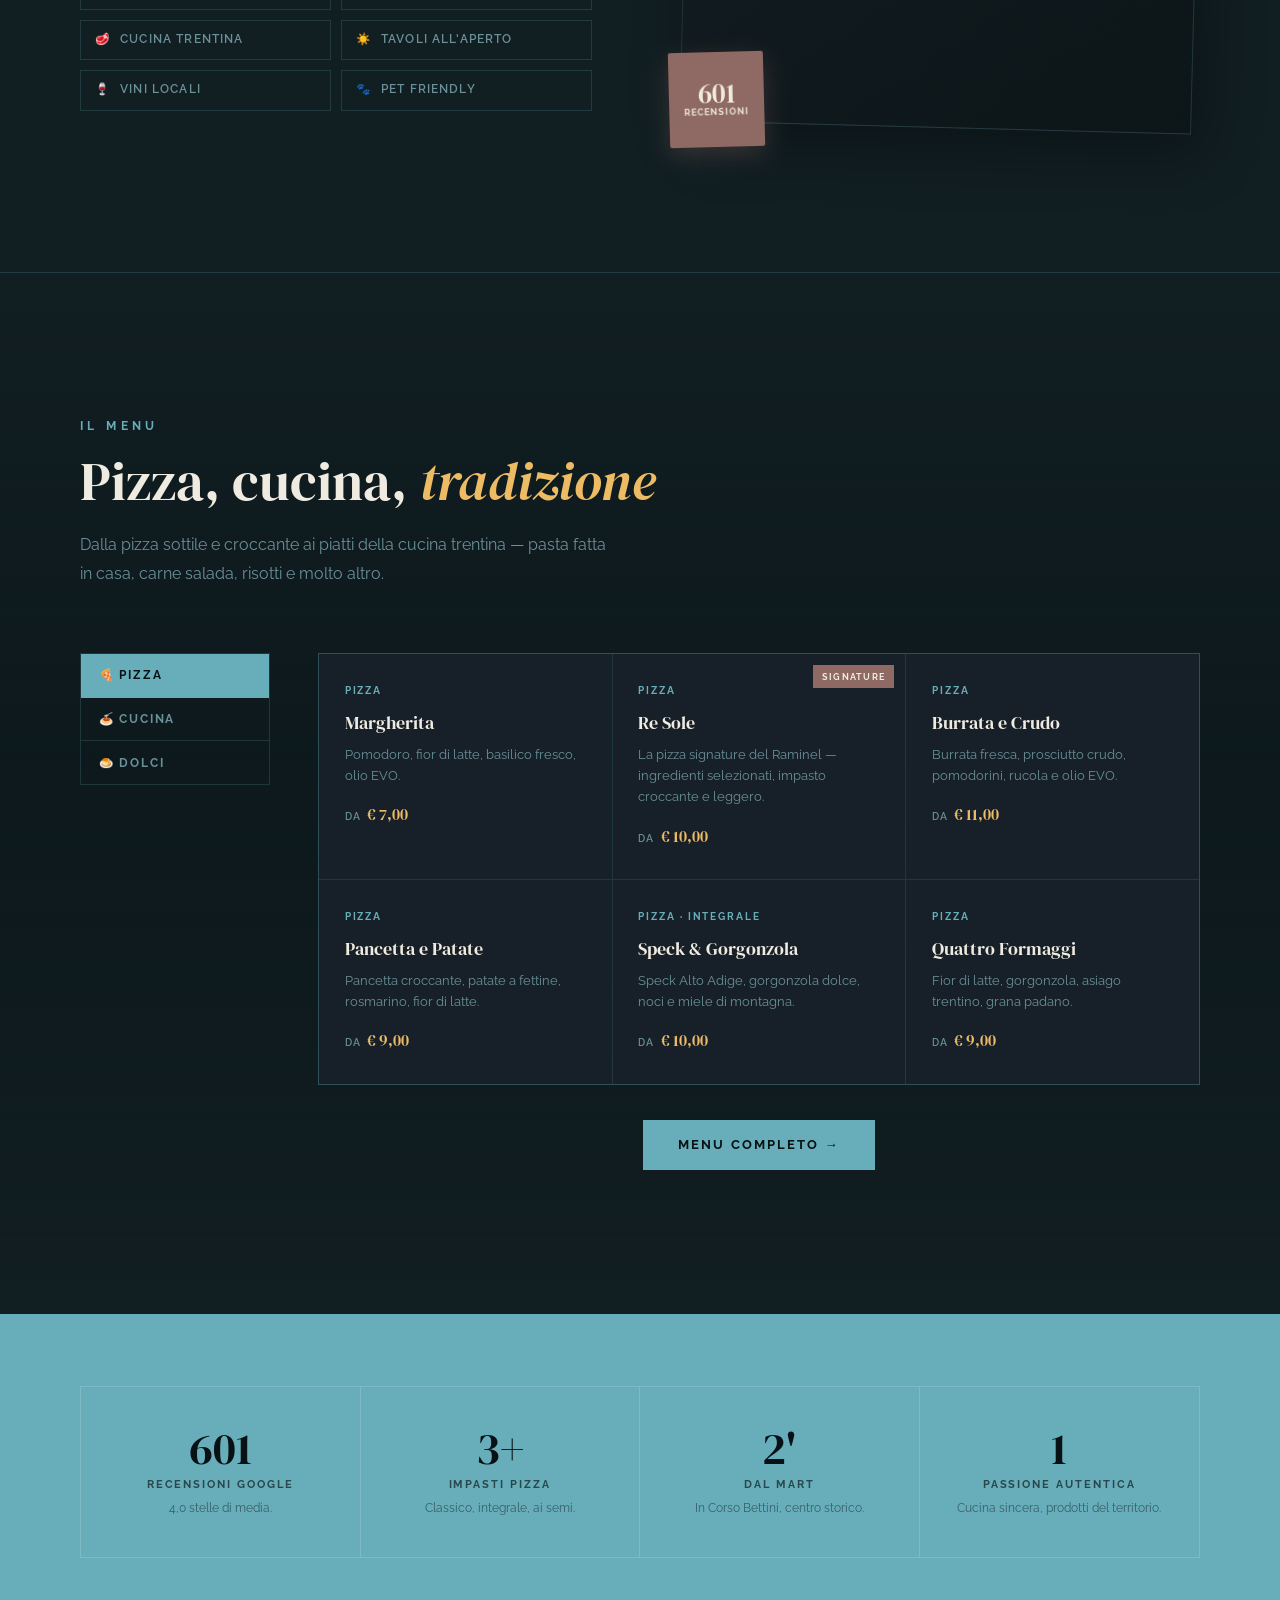
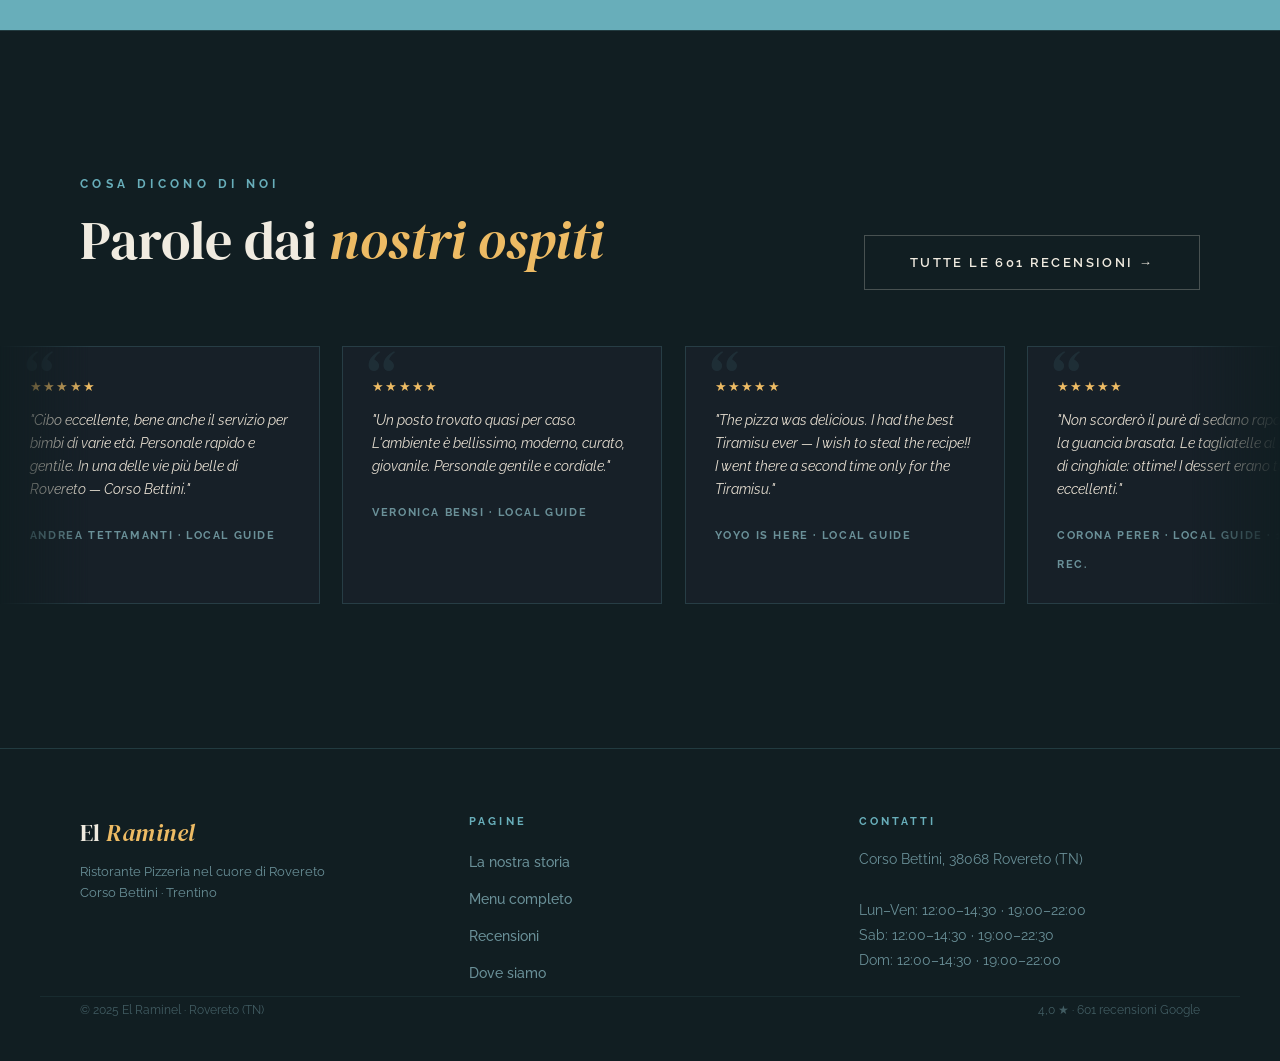
==== commit fae0adfe: "Update menu categories and filter logic" ====
--- a/index.html
+++ b/index.html
@@ -324,16 +324,14 @@
     <div class="menu-preview-layout reveal">
       <div class="menu-tabs-side">
         <button class="menu-tab-side active" data-cat="pizza">🍕 Pizza</button>
-        <button class="menu-tab-side" data-cat="primi">🍝 Primi</button>
-        <button class="menu-tab-side" data-cat="secondi">🥩 Secondi</button>
+        <button class="menu-tab-side" data-cat="cucina">🍝 Cucina</button>
         <button class="menu-tab-side" data-cat="dolci">🍮 Dolci</button>
       </div>
       <div>
         <div class="menu-tabs-top" id="menuTabsTop">
-          <button class="menu-tab-top active" data-cat="pizza">Pizza</button>
-          <button class="menu-tab-top" data-cat="primi">Primi</button>
-          <button class="menu-tab-top" data-cat="secondi">Secondi</button>
-          <button class="menu-tab-top" data-cat="dolci">Dolci</button>
+          <button class="menu-tab-top active" data-cat="pizza">🍕 Pizza</button>
+          <button class="menu-tab-top" data-cat="cucina">🍝 Cucina</button>
+          <button class="menu-tab-top" data-cat="dolci">🍮 Dolci</button>
         </div>
         <div class="menu-preview-grid" id="menuPreviewGrid">
           <div class="menu-item" data-cat="pizza"><span class="menu-item-cat">Pizza</span><div class="menu-item-name">Margherita</div><div class="menu-item-desc">Pomodoro, fior di latte, basilico fresco, olio EVO.</div><div class="menu-item-price"><span class="from">da</span>€ 7,00</div></div>
@@ -341,7 +339,8 @@
           <div class="menu-item" data-cat="pizza"><span class="menu-item-cat">Pizza</span><div class="menu-item-name">Burrata e Crudo</div><div class="menu-item-desc">Burrata fresca, prosciutto crudo, pomodorini, rucola e olio EVO.</div><div class="menu-item-price"><span class="from">da</span>€ 11,00</div></div>
           <div class="menu-item" data-cat="pizza"><span class="menu-item-cat">Pizza</span><div class="menu-item-name">Pancetta e Patate</div><div class="menu-item-desc">Pancetta croccante, patate a fettine, rosmarino, fior di latte.</div><div class="menu-item-price"><span class="from">da</span>€ 9,00</div></div>
           <div class="menu-item" data-cat="pizza"><span class="menu-item-cat">Pizza · Integrale</span><div class="menu-item-name">Speck &amp; Gorgonzola</div><div class="menu-item-desc">Speck Alto Adige, gorgonzola dolce, noci e miele di montagna.</div><div class="menu-item-price"><span class="from">da</span>€ 10,00</div></div>
-          <div class="menu-item" data-cat="pizza"><span class="menu-item-cat">Pizza</span><div class="menu-item-name">Quattro Formaggi</div><div class="menu-item-desc">Fior di latte, gorgonzola, asiago trentino, grana padano.</div><div class="menu-item-price"><span class="from">da</span>€ 9,00</div></div><div class="menu-item-desc">Affettata finemente con fagioli bianchi, olio EVO e rucola fresca.</div><div class="menu-item-price">€ 10,00</div></div><div class="menu-item-desc">Con scaglie di grana, rucola selvatica e limone.</div><div class="menu-item-price">€ 12,00</div></div><div class="menu-item-desc">Selezione stagionale con olio aromatico e erbe del Trentino.</div><div class="menu-item-price">€ 9,00</div></div><div class="menu-item-desc">Cozze fresche in brodetto di pomodoro e pepe nero. Ottima, genuina.</div><div class="menu-item-price">€ 11,00</div></div><div class="menu-item-desc">Insalata mista abbondante con ingredienti freschi di stagione.</div><div class="menu-item-price">€ 8,00</div></div><div class="menu-item-desc">Tomino gratinato con miele, noci e pane tostato.</div><div class="menu-item-price">€ 9,00</div></div>
+          <div class="menu-item" data-cat="pizza"><span class="menu-item-cat">Pizza</span><div class="menu-item-name">Quattro Formaggi</div><div class="menu-item-desc">Fior di latte, gorgonzola, asiago trentino, grana padano.</div><div class="menu-item-price"><span class="from">da</span>€ 9,00</div></div>
+
 
           <div class="menu-item" data-cat="primi"><span class="menu-special-tag">Signature</span><span class="menu-item-cat">Primo · Mare</span><div class="menu-item-name">Spaghetti allo Scoglio</div><div class="menu-item-desc">Pasta fresca con frutti di mare, pomodorini, aglio e prezzemolo.</div><div class="menu-item-price">€ 15,00</div></div>
           <div class="menu-item" data-cat="primi"><span class="menu-item-cat">Primo · Terra</span><div class="menu-item-name">Tagliatelle al Ragù di Cinghiale</div><div class="menu-item-desc">Pasta fatta in casa al ragù di cinghiale trentino — lenta cottura.</div><div class="menu-item-price">€ 14,00</div></div>
@@ -472,7 +471,14 @@
   document.querySelectorAll('.reveal').forEach(el => observer.observe(el));
 
   const menuItems = document.querySelectorAll('#menuPreviewGrid .menu-item');
-  function filterMenuPreview(cat) { menuItems.forEach(i => { i.style.display = i.dataset.cat === cat ? '' : 'none'; }); }
+  function filterMenuPreview(cat) {
+    menuItems.forEach(i => {
+      const match = cat === 'cucina'
+        ? ['primi','secondi'].includes(i.dataset.cat)
+        : i.dataset.cat === cat;
+      i.style.display = match ? '' : 'none';
+    });
+  }
   filterMenuPreview('pizza');
   document.querySelectorAll('.menu-tab-side, .menu-tab-top').forEach(btn => {
     btn.addEventListener('click', () => {
